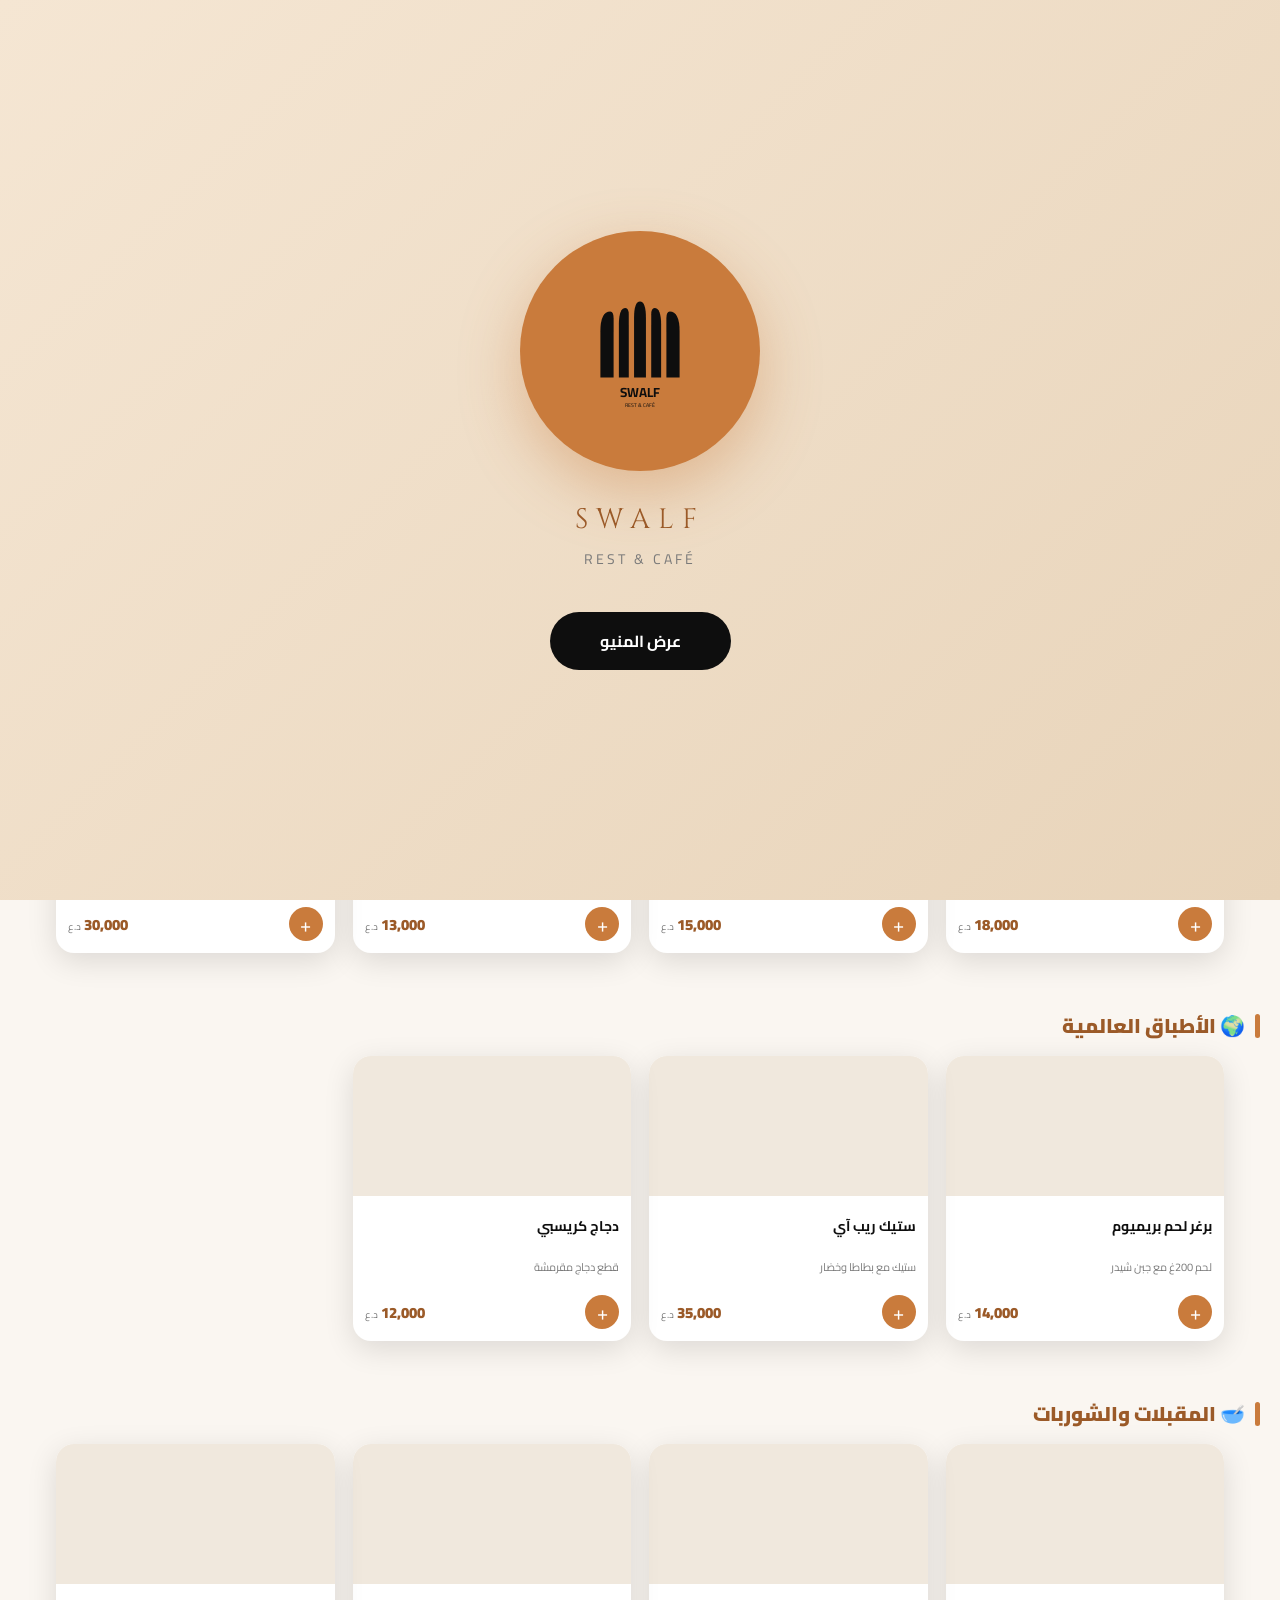
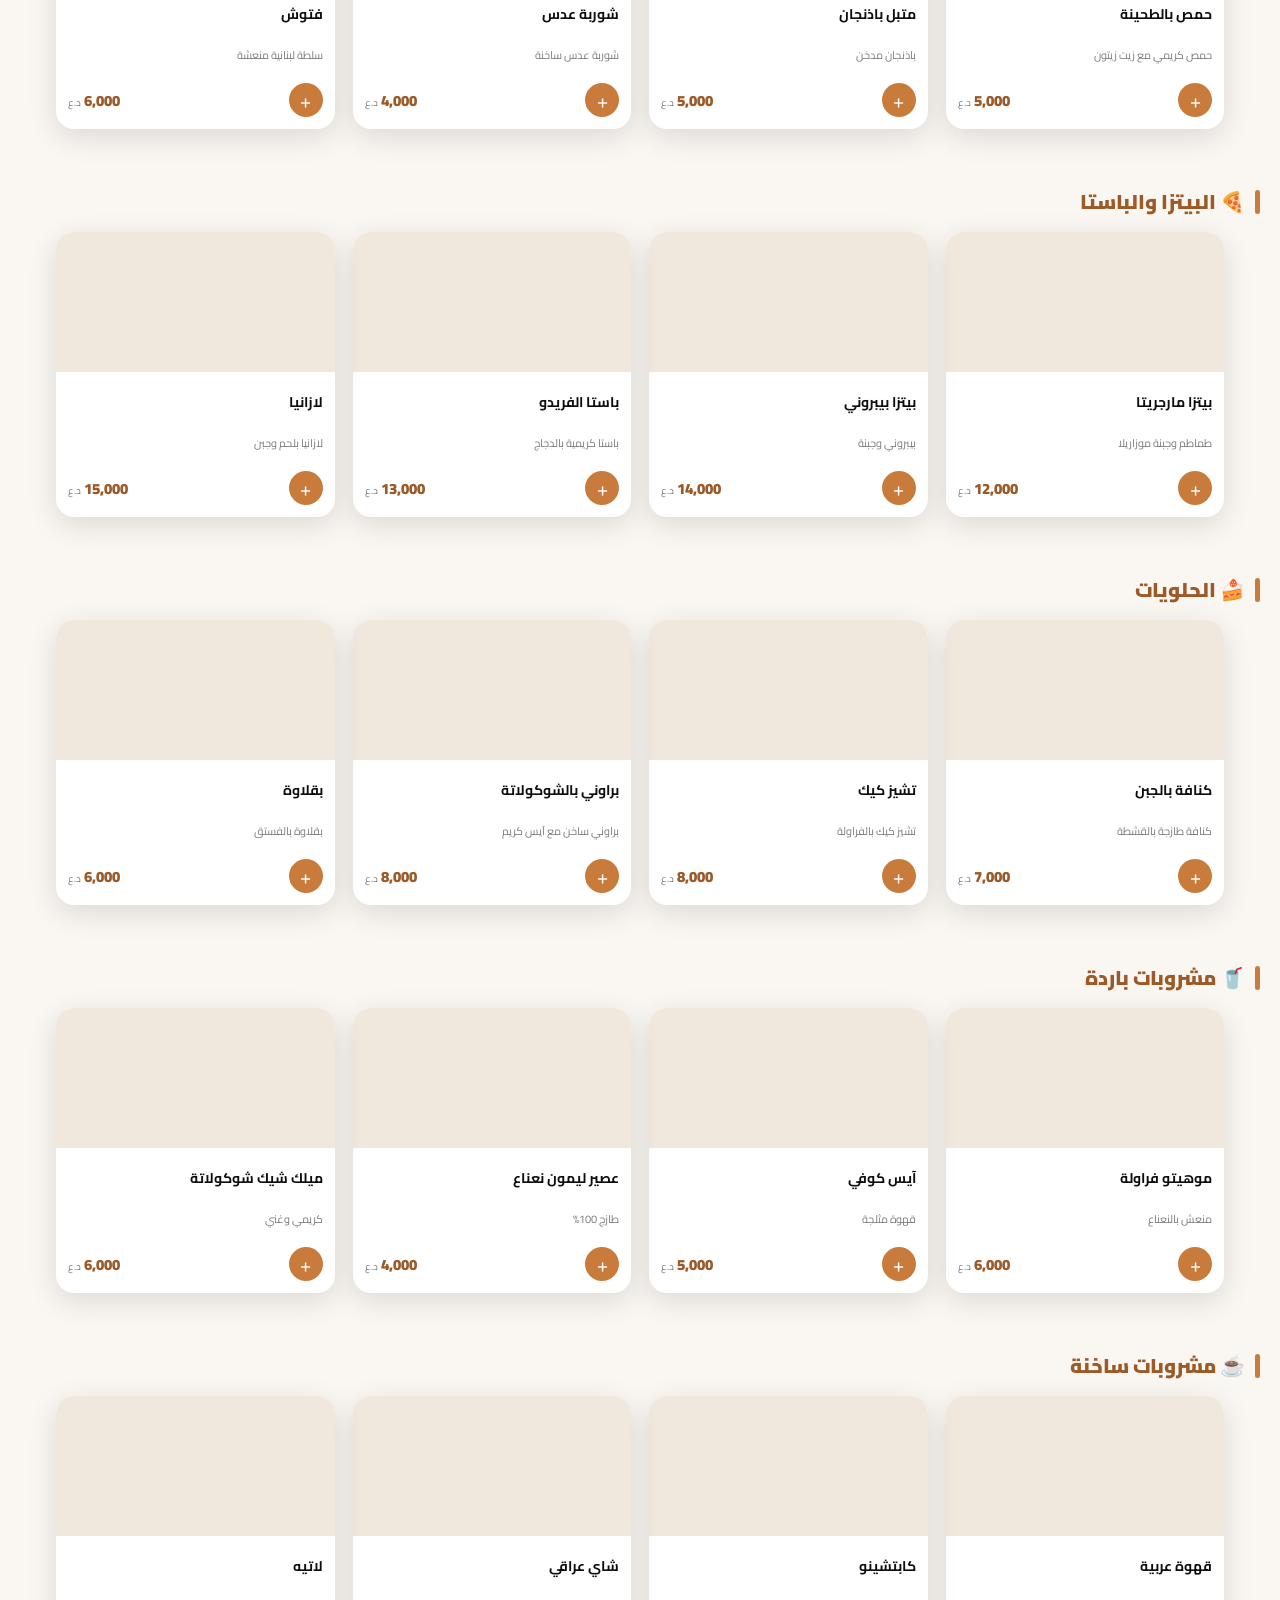
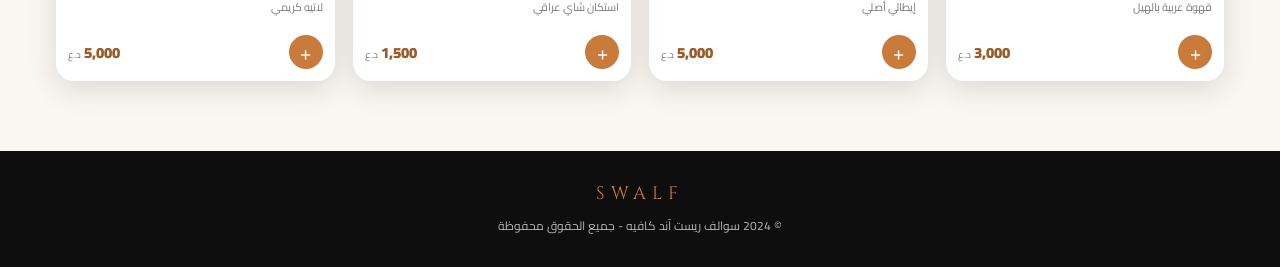
==== index.html @ 755ee469 "إضافة ملف المنيو الرئيسي index.html" ====
<!DOCTYPE html>
<html lang="ar" dir="rtl">
<head>
<meta charset="UTF-8">
<meta name="viewport" content="width=device-width, initial-scale=1.0">
<title>SWALF - Rest & Café | سوالف</title>
<link href="https://fonts.googleapis.com/css2?family=Cairo:wght@400;700;900&family=Cinzel:wght@600&display=swap" rel="stylesheet">
<style>
:root{
  --gold:#C97B3C;          /* لون اللوغو البرتقالي النحاسي */
  --gold-dark:#9B5A28;
  --black:#0E0E0E;
  --cream:#FAF6F1;
  --gray:#7A7A7A;
  --shadow:0 8px 30px rgba(0,0,0,.12);
}
*{margin:0;padding:0;box-sizing:border-box;font-family:'Cairo',sans-serif;-webkit-tap-highlight-color:transparent}
body{background:var(--cream);color:var(--black);min-height:100vh}

/* ========== شاشة البداية (Splash) ========== */
.splash{
  position:fixed;inset:0;background:linear-gradient(135deg,#f5e6d3 0%,#e8d4ba 100%);
  display:flex;flex-direction:column;align-items:center;justify-content:center;z-index:9999;
  transition:opacity .6s, visibility .6s;
}
.splash.hide{opacity:0;visibility:hidden}
.logo-circle{
  width:240px;height:240px;border-radius:50%;background:var(--gold);
  display:flex;align-items:center;justify-content:center;
  box-shadow:0 20px 60px rgba(201,123,60,.4);
  cursor:pointer;animation:pulse 2.5s infinite;
  user-select:none;
}
@keyframes pulse{
  0%,100%{transform:scale(1)}
  50%{transform:scale(1.04)}
}
.logo-circle svg{width:55%;height:55%}
.splash-title{margin-top:30px;font-family:'Cinzel',serif;font-size:28px;letter-spacing:8px;color:var(--gold-dark)}
.splash-sub{margin-top:8px;font-size:14px;color:var(--gray);letter-spacing:3px}
.enter-btn{
  margin-top:40px;padding:14px 50px;background:var(--black);color:#fff;border:none;border-radius:50px;
  font-size:16px;font-weight:700;cursor:pointer;font-family:'Cairo';
  transition:.3s;
}
.enter-btn:hover{background:var(--gold);transform:translateY(-2px)}

/* ========== الهيدر ========== */
.header{
  position:sticky;top:0;background:#fff;z-index:100;
  box-shadow:0 2px 15px rgba(0,0,0,.08);padding:12px 0;
}
.header-top{display:flex;align-items:center;justify-content:center;padding:0 20px 12px;border-bottom:1px solid #f0e8dd}
.mini-logo{width:50px;height:50px;border-radius:50%;background:var(--gold);display:flex;align-items:center;justify-content:center}
.mini-logo svg{width:60%;height:60%}
.brand{margin-right:12px}
.brand h1{font-family:'Cinzel',serif;font-size:18px;letter-spacing:4px;color:var(--gold-dark)}
.brand p{font-size:10px;color:var(--gray);letter-spacing:2px}

/* ========== شريط الأقسام ========== */
.nav-categories{
  display:flex;gap:10px;padding:14px 16px;overflow-x:auto;scrollbar-width:none;
}
.nav-categories::-webkit-scrollbar{display:none}
.cat-btn{
  flex:0 0 auto;display:flex;flex-direction:column;align-items:center;gap:6px;
  cursor:pointer;padding:4px;transition:.3s;
}
.cat-icon{
  width:58px;height:58px;border-radius:50%;background:var(--gold);
  display:flex;align-items:center;justify-content:center;font-size:26px;color:#fff;
  box-shadow:0 4px 12px rgba(201,123,60,.3);transition:.3s;
}
.cat-btn.active .cat-icon{background:var(--black);transform:scale(1.08)}
.cat-btn span{font-size:11px;font-weight:700;color:var(--black);white-space:nowrap}

/* ========== شبكة الأصناف ========== */
.section-title{
  padding:24px 20px 12px;font-size:20px;font-weight:900;color:var(--gold-dark);
  display:flex;align-items:center;gap:10px;
}
.section-title::before{content:'';width:5px;height:24px;background:var(--gold);border-radius:3px}

.menu-grid{
  display:grid;grid-template-columns:repeat(2,1fr);gap:14px;padding:0 16px 30px;
}
@media(min-width:768px){.menu-grid{grid-template-columns:repeat(3,1fr);gap:18px}}
@media(min-width:1024px){.menu-grid{grid-template-columns:repeat(4,1fr);max-width:1200px;margin:0 auto}}

.card{
  background:#fff;border-radius:18px;overflow:hidden;box-shadow:var(--shadow);
  transition:.3s;position:relative;
}
.card:hover{transform:translateY(-4px);box-shadow:0 12px 35px rgba(0,0,0,.15)}
.card.out{opacity:.5;filter:grayscale(.7)}
.card-img{width:100%;height:140px;object-fit:cover;background:#f0e8dd}
.card-body{padding:12px}
.card-name{font-size:14px;font-weight:700;color:var(--black);margin-bottom:4px;line-height:1.3;min-height:36px}
.card-desc{font-size:11px;color:var(--gray);margin-bottom:10px;min-height:28px}
.card-footer{display:flex;justify-content:space-between;align-items:center;margin-top:6px}
.price{font-size:15px;font-weight:900;color:var(--gold-dark)}
.price small{font-size:10px;color:var(--gray);font-weight:400}
.add-btn{
  width:34px;height:34px;border-radius:50%;background:var(--gold);color:#fff;
  border:none;font-size:20px;cursor:pointer;display:flex;align-items:center;justify-content:center;
  transition:.2s;
}
.add-btn:active{transform:scale(.85);background:var(--black)}
.out-badge{position:absolute;top:10px;left:10px;background:#d33;color:#fff;padding:4px 10px;border-radius:20px;font-size:10px;font-weight:700}

/* ========== الفوتر ========== */
.footer{background:var(--black);color:#fff;text-align:center;padding:30px 20px;margin-top:40px}
.footer p{font-size:12px;opacity:.7;margin-top:8px}

/* ========== لوحة الأدمن ========== */
.admin-overlay{
  position:fixed;inset:0;background:rgba(0,0,0,.85);z-index:10000;
  display:none;align-items:center;justify-content:center;padding:20px;
}
.admin-overlay.show{display:flex}
.pin-box{
  background:#fff;border-radius:20px;padding:30px;width:100%;max-width:340px;text-align:center;
}
.pin-box h3{color:var(--gold-dark);margin-bottom:20px}
.pin-box input{
  width:100%;padding:14px;border:2px solid #e0d4c0;border-radius:12px;font-size:18px;
  text-align:center;letter-spacing:8px;font-weight:700;margin-bottom:14px;
}
.pin-box input:focus{outline:none;border-color:var(--gold)}
.pin-box button{
  width:100%;padding:13px;background:var(--gold);color:#fff;border:none;border-radius:12px;
  font-size:15px;font-weight:700;cursor:pointer;
}
.pin-box .cancel{background:#eee;color:#666;margin-top:8px}

.admin-panel{
  position:fixed;inset:0;background:#fff;z-index:10001;overflow-y:auto;display:none;
}
.admin-panel.show{display:block}
.admin-header{
  background:var(--black);color:#fff;padding:16px 20px;display:flex;justify-content:space-between;align-items:center;
  position:sticky;top:0;z-index:5;
}
.admin-header h2{font-size:18px;color:var(--gold)}
.close-admin{background:#d33;color:#fff;border:none;padding:8px 16px;border-radius:8px;cursor:pointer;font-weight:700}
.admin-list{padding:20px;max-width:900px;margin:0 auto}
.admin-item{
  background:#faf6f1;border:1px solid #ebe0cf;border-radius:12px;padding:14px;margin-bottom:12px;
  display:grid;grid-template-columns:60px 1fr auto auto auto;gap:12px;align-items:center;
}
.admin-item img{width:60px;height:60px;border-radius:10px;object-fit:cover}
.admin-item .info{font-size:13px;font-weight:700}
.admin-item .info small{display:block;color:var(--gray);font-weight:400;font-size:11px}
.admin-item input[type=number]{width:90px;padding:8px;border:1px solid #ddd;border-radius:8px;text-align:center;font-weight:700}
.toggle{position:relative;width:50px;height:26px;background:#ccc;border-radius:13px;cursor:pointer;transition:.3s}
.toggle.on{background:#22c55e}
.toggle::after{content:'';position:absolute;top:3px;right:3px;width:20px;height:20px;background:#fff;border-radius:50%;transition:.3s}
.toggle.on::after{right:27px}
.save-all{
  position:fixed;bottom:20px;left:50%;transform:translateX(-50%);
  background:var(--gold);color:#fff;border:none;padding:14px 40px;border-radius:50px;
  font-size:15px;font-weight:700;cursor:pointer;box-shadow:0 8px 25px rgba(201,123,60,.5);
}
.toast{
  position:fixed;bottom:90px;left:50%;transform:translateX(-50%);
  background:#22c55e;color:#fff;padding:12px 24px;border-radius:30px;font-weight:700;
  opacity:0;transition:.3s;z-index:99999;
}
.toast.show{opacity:1;transform:translateX(-50%) translateY(-10px)}

@media(max-width:600px){
  .admin-item{grid-template-columns:50px 1fr;gap:8px}
  .admin-item img{width:50px;height:50px}
  .admin-item > *:nth-child(n+3){grid-column:span 2}
}
</style>
</head>
<body>

<!-- ========== شاشة البداية ========== -->
<div class="splash" id="splash">
  <div class="logo-circle" id="logoTrigger" title="اللوغو السري">
    <!-- لوغو SWALF SVG -->
    <svg viewBox="0 0 200 200" fill="#0E0E0E">
      <path d="M40 140 L40 70 Q40 40 55 40 Q60 40 60 50 L60 140 Z"/>
      <path d="M68 140 L68 60 Q68 35 78 35 Q83 35 83 45 L83 140 Z"/>
      <path d="M91 140 L91 50 Q91 25 100 25 Q109 25 109 50 L109 140 Z"/>
      <path d="M117 140 L117 45 Q117 35 122 35 Q132 35 132 60 L132 140 Z"/>
      <path d="M140 140 L140 50 Q140 40 145 40 Q160 40 160 70 L160 140 Z"/>
      <text x="100" y="170" text-anchor="middle" font-family="Cinzel" font-size="20" font-weight="bold" fill="#0E0E0E">SWALF</text>
      <text x="100" y="185" text-anchor="middle" font-family="Cinzel" font-size="8" fill="#0E0E0E">REST &amp; CAFÉ</text>
    </svg>
  </div>
  <div class="splash-title">SWALF</div>
  <div class="splash-sub">REST &amp; CAFÉ</div>
  <button class="enter-btn" onclick="enterMenu()">عرض المنيو</button>
</div>

<!-- ========== الهيدر ========== -->
<header class="header">
  <div class="header-top">
    <div class="mini-logo">
      <svg viewBox="0 0 200 200" fill="#0E0E0E">
        <path d="M40 140 L40 70 Q40 40 55 40 Q60 40 60 50 L60 140 Z"/>
        <path d="M68 140 L68 60 Q68 35 78 35 Q83 35 83 45 L83 140 Z"/>
        <path d="M91 140 L91 50 Q91 25 100 25 Q109 25 109 50 L109 140 Z"/>
        <path d="M117 140 L117 45 Q117 35 122 35 Q132 35 132 60 L132 140 Z"/>
        <path d="M140 140 L140 50 Q140 40 145 40 Q160 40 160 70 L160 140 Z"/>
      </svg>
    </div>
    <div class="brand">
      <h1>SWALF</h1>
      <p>REST &amp; CAFÉ</p>
    </div>
  </div>
  <nav class="nav-categories" id="navCats"></nav>
</header>

<!-- ========== محتوى المنيو ========== -->
<main id="menuContent"></main>

<footer class="footer">
  <div style="font-family:'Cinzel',serif;letter-spacing:6px;color:var(--gold);font-size:18px">SWALF</div>
  <p>© 2024 سوالف ريست آند كافيه - جميع الحقوق محفوظة</p>
</footer>

<!-- ========== مودال الـ PIN ========== -->
<div class="admin-overlay" id="pinModal">
  <div class="pin-box">
    <h3>🔐 دخول لوحة المدير</h3>
    <input type="password" id="pinInput" maxlength="6" placeholder="••••">
    <button onclick="checkPin()">دخول</button>
    <button class="cancel" onclick="closePinModal()">إلغاء</button>
  </div>
</div>

<!-- ========== لوحة الأدمن ========== -->
<div class="admin-panel" id="adminPanel">
  <div class="admin-header">
    <h2>⚙️ لوحة تحكم المدير</h2>
    <button class="close-admin" onclick="closeAdmin()">إغلاق ✕</button>
  </div>
  <div class="admin-list" id="adminList"></div>
  <button class="save-all" onclick="saveAll()">💾 حفظ كل التعديلات</button>
</div>

<div class="toast" id="toast">تم الحفظ ✓</div>

<script>
/* ========== قاعدة بيانات الأصناف ========== */
const DEFAULT_DATA = {
  categories:[
    {id:'iraqi', name:'الأطباق العراقية', icon:'🍛'},
    {id:'grills', name:'المشويات', icon:'🍢'},
    {id:'world', name:'الأطباق العالمية', icon:'🌍'},
    {id:'appet', name:'المقبلات والشوربات', icon:'🥣'},
    {id:'pizza', name:'البيتزا والباستا', icon:'🍕'},
    {id:'sweets', name:'الحلويات', icon:'🍰'},
    {id:'cold', name:'مشروبات باردة', icon:'🥤'},
    {id:'hot', name:'مشروبات ساخنة', icon:'☕'}
  ],
  items:[
    // الأطباق العراقية
    {id:1, cat:'iraqi', name:'دولمة عراقية', desc:'ورق عنب وخضار محشية', price:12000, img:'https://images.unsplash.com/photo-1625944525533-473f1b3d9684?w=400', on:true},
    {id:2, cat:'iraqi', name:'قوزي عراقي', desc:'لحم خروف مع تمن بهارات', price:25000, img:'https://images.unsplash.com/photo-1599487488170-d11ec9c172f0?w=400', on:true},
    {id:3, cat:'iraqi', name:'تشريب باگلة', desc:'تشريب تقليدي مع لحم', price:10000, img:'https://images.unsplash.com/photo-1547592180-85f173990554?w=400', on:true},
    {id:4, cat:'iraqi', name:'بامية بلحم', desc:'بامية مع تمن أبيض', price:11000, img:'https://images.unsplash.com/photo-1604908176997-125f25cc6f3d?w=400', on:true},

    // المشويات
    {id:5, cat:'grills', name:'تكة لحم', desc:'لحم غنم مشوي على الفحم', price:18000, img:'https://images.unsplash.com/photo-1529193591184-b1d58069ecdd?w=400', on:true},
    {id:6, cat:'grills', name:'كباب عراقي', desc:'كباب لحم مفروم بهارات خاصة', price:15000, img:'https://images.unsplash.com/photo-1626082927389-6cd097cdc6ec?w=400', on:true},
    {id:7, cat:'grills', name:'شيش طاووق', desc:'دجاج متبل ومشوي', price:13000, img:'https://images.unsplash.com/photo-1599487488170-d11ec9c172f0?w=400', on:true},
    {id:8, cat:'grills', name:'مشاوي مشكلة', desc:'تشكيلة مشاوي مع رز', price:30000, img:'https://images.unsplash.com/photo-1544025162-d76694265947?w=400', on:true},

    // الأطباق العالمية
    {id:9, cat:'world', name:'برغر لحم بريميوم', desc:'لحم 200غ مع جبن شيدر', price:14000, img:'https://images.unsplash.com/photo-1568901346375-23c9450c58cd?w=400', on:true},
    {id:10, cat:'world', name:'ستيك ريب آي', desc:'ستيك مع بطاطا وخضار', price:35000, img:'https://images.unsplash.com/photo-1546964124-0cce460f38ef?w=400', on:true},
    {id:11, cat:'world', name:'دجاج كريسبي', desc:'قطع دجاج مقرمشة', price:12000, img:'https://images.unsplash.com/photo-1626645738196-c2a7c87a8f9e?w=400', on:true},

    // المقبلات والشوربات
    {id:12, cat:'appet', name:'حمص بالطحينة', desc:'حمص كريمي مع زيت زيتون', price:5000, img:'https://images.unsplash.com/photo-1577805947697-89e18249d767?w=400', on:true},
    {id:13, cat:'appet', name:'متبل باذنجان', desc:'باذنجان مدخن', price:5000, img:'https://images.unsplash.com/photo-1593560708920-61dd98c46a4e?w=400', on:true},
    {id:14, cat:'appet', name:'شوربة عدس', desc:'شوربة عدس ساخنة', price:4000, img:'https://images.unsplash.com/photo-1547592166-23ac45744acd?w=400', on:true},
    {id:15, cat:'appet', name:'فتوش', desc:'سلطة لبنانية منعشة', price:6000, img:'https://images.unsplash.com/photo-1540420773420-3366772f4999?w=400', on:true},

    // البيتزا والباستا
    {id:16, cat:'pizza', name:'بيتزا مارجريتا', desc:'طماطم وجبنة موزاريلا', price:12000, img:'https://images.unsplash.com/photo-1574071318508-1cdbab80d002?w=400', on:true},
    {id:17, cat:'pizza', name:'بيتزا بيبروني', desc:'بيبروني وجبنة', price:14000, img:'https://images.unsplash.com/photo-1628840042765-356cda07504e?w=400', on:true},
    {id:18, cat:'pizza', name:'باستا الفريدو', desc:'باستا كريمية بالدجاج', price:13000, img:'https://images.unsplash.com/photo-1645112411341-6c4fd023714a?w=400', on:true},
    {id:19, cat:'pizza', name:'لازانيا', desc:'لازانيا بلحم وجبن', price:15000, img:'https://images.unsplash.com/photo-1619895092538-128f4d1a1b4d?w=400', on:true},

    // الحلويات
    {id:20, cat:'sweets', name:'كنافة بالجبن', desc:'كنافة طازجة بالقشطة', price:7000, img:'https://images.unsplash.com/photo-1623428187969-5da2dcea5ebf?w=400', on:true},
    {id:21, cat:'sweets', name:'تشيز كيك', desc:'تشيز كيك بالفراولة', price:8000, img:'https://images.unsplash.com/photo-1565958011703-44f9829ba187?w=400', on:true},
    {id:22, cat:'sweets', name:'براوني بالشوكولاتة', desc:'براوني ساخن مع آيس كريم', price:8000, img:'https://images.unsplash.com/photo-1606313564200-e75d5e30476c?w=400', on:true},
    {id:23, cat:'sweets', name:'بقلاوة', desc:'بقلاوة بالفستق', price:6000, img:'https://images.unsplash.com/photo-1598110750624-207050c4f28c?w=400', on:true},

    // مشروبات باردة
    {id:24, cat:'cold', name:'موهيتو فراولة', desc:'منعش بالنعناع', price:6000, img:'https://images.unsplash.com/photo-1551538827-9c037cb4f32a?w=400', on:true},
    {id:25, cat:'cold', name:'آيس كوفي', desc:'قهوة مثلجة', price:5000, img:'https://images.unsplash.com/photo-1517701604599-bb29b565090c?w=400', on:true},
    {id:26, cat:'cold', name:'عصير ليمون نعناع', desc:'طازج 100%', price:4000, img:'https://images.unsplash.com/photo-1556881286-fc6915169721?w=400', on:true},
    {id:27, cat:'cold', name:'ميلك شيك شوكولاتة', desc:'كريمي وغني', price:6000, img:'https://images.unsplash.com/photo-1572490122747-3968b75cc699?w=400', on:true},

    // مشروبات ساخنة
    {id:28, cat:'hot', name:'قهوة عربية', desc:'قهوة عربية بالهيل', price:3000, img:'https://images.unsplash.com/photo-1509042239860-f550ce710b93?w=400', on:true},
    {id:29, cat:'hot', name:'كابتشينو', desc:'إيطالي أصلي', price:5000, img:'https://images.unsplash.com/photo-1572442388796-11668a67e53d?w=400', on:true},
    {id:30, cat:'hot', name:'شاي عراقي', desc:'استكان شاي عراقي', price:1500, img:'https://images.unsplash.com/photo-1597481499750-3e6b22637e12?w=400', on:true},
    {id:31, cat:'hot', name:'لاتيه', desc:'لاتيه كريمي', price:5000, img:'https://images.unsplash.com/photo-1561882468-9110e03e0f78?w=400', on:true}
  ]
};

const ADMIN_PIN = '4444'; // يمكنك تغييره هنا

/* ========== التحميل والحفظ ========== */
let DATA = JSON.parse(localStorage.getItem('swalfMenu')) || DEFAULT_DATA;
function saveData(){localStorage.setItem('swalfMenu', JSON.stringify(DATA))}

/* ========== شاشة البداية + اللوغو السري ========== */
let clickCount=0, clickTimer;
document.getElementById('logoTrigger').addEventListener('click', ()=>{
  clickCount++;
  clearTimeout(clickTimer);
  clickTimer = setTimeout(()=>clickCount=0, 1500);
  if(clickCount>=5){
    clickCount=0;
    openPinModal();
  }
});

function enterMenu(){
  document.getElementById('splash').classList.add('hide');
  renderMenu();
}

/* ========== PIN ========== */
function openPinModal(){
  document.getElementById('pinModal').classList.add('show');
  document.getElementById('pinInput').value='';
  setTimeout(()=>document.getElementById('pinInput').focus(),100);
}
function closePinModal(){document.getElementById('pinModal').classList.remove('show')}
function checkPin(){
  if(document.getElementById('pinInput').value===ADMIN_PIN){
    closePinModal();
    openAdmin();
  } else {
    alert('❌ كلمة المرور خاطئة');
  }
}
document.getElementById('pinInput').addEventListener('keypress',e=>{if(e.key==='Enter')checkPin()});

/* ========== رسم المنيو ========== */
function renderMenu(){
  // الأقسام
  const nav = document.getElementById('navCats');
  nav.innerHTML = DATA.categories.map((c,i)=>
    `<div class="cat-btn ${i===0?'active':''}" data-cat="${c.id}" onclick="scrollToCat('${c.id}',this)">
      <div class="cat-icon">${c.icon}</div>
      <span>${c.name}</span>
    </div>`
  ).join('');

  // المحتوى
  const main = document.getElementById('menuContent');
  main.innerHTML = DATA.categories.map(c=>{
    const items = DATA.items.filter(i=>i.cat===c.id);
    if(!items.length) return '';
    return `
      <section id="sec-${c.id}">
        <h2 class="section-title">${c.icon} ${c.name}</h2>
        <div class="menu-grid">
          ${items.map(it=>`
            <div class="card ${!it.on?'out':''}">
              ${!it.on?'<div class="out-badge">نفذت الكمية</div>':''}
              <img class="card-img" src="${it.img}" alt="${it.name}" loading="lazy" onerror="this.src='https://via.placeholder.com/400x300/C97B3C/ffffff?text=SWALF'">
              <div class="card-body">
                <div class="card-name">${it.name}</div>
                <div class="card-desc">${it.desc||''}</div>
                <div class="card-footer">
                  <button class="add-btn" ${!it.on?'disabled':''}>+</button>
                  <div class="price">${it.price.toLocaleString()} <small>د.ع</small></div>
                </div>
              </div>
            </div>
          `).join('')}
        </div>
      </section>
    `;
  }).join('');
}

function scrollToCat(id, el){
  document.querySelectorAll('.cat-btn').forEach(b=>b.classList.remove('active'));
  el.classList.add('active');
  const target = document.getElementById('sec-'+id);
  if(target){
    const top = target.getBoundingClientRect().top + window.pageYOffset - 180;
    window.scrollTo({top, behavior:'smooth'});
  }
}

/* ========== لوحة الأدمن ========== */
function openAdmin(){
  document.getElementById('adminPanel').classList.add('show');
  const list = document.getElementById('adminList');
  list.innerHTML = DATA.items.map(it=>`
    <div class="admin-item">
      <img src="${it.img}" onerror="this.src='https://via.placeholder.com/60'">
      <div class="info">${it.name}<small>${DATA.categories.find(c=>c.id===it.cat)?.name||''}</small></div>
      <input type="number" value="${it.price}" data-id="${it.id}" data-field="price">
      <div class="toggle ${it.on?'on':''}" data-id="${it.id}" onclick="this.classList.toggle('on')"></div>
      <input type="text" placeholder="رابط صورة جديد" data-id="${it.id}" data-field="img" style="width:140px;padding:8px;border:1px solid #ddd;border-radius:8px;font-size:11px">
    </div>
  `).join('');
}
function closeAdmin(){document.getElementById('adminPanel').classList.remove('show')}

function saveAll(){
  document.querySelectorAll('.admin-item').forEach(row=>{
    const priceInput = row.querySelector('input[data-field="price"]');
    const imgInput = row.querySelector('input[data-field="img"]');
    const toggle = row.querySelector('.toggle');
    const id = parseInt(priceInput.dataset.id);
    const item = DATA.items.find(i=>i.id===id);
    if(item){
      item.price = parseInt(priceInput.value)||0;
      if(imgInput.value.trim()) item.img = imgInput.value.trim();
      item.on = toggle.classList.contains('on');
    }
  });
  saveData();
  renderMenu();
  showToast('✓ تم حفظ كل التعديلات');
}

function showToast(msg){
  const t = document.getElementById('toast');
  t.textContent = msg;
  t.classList.add('show');
  setTimeout(()=>t.classList.remove('show'), 2500);
}

// تشغيل المنيو عند تحميل الصفحة
window.addEventListener('load', renderMenu);
</script>
</body>
</html>
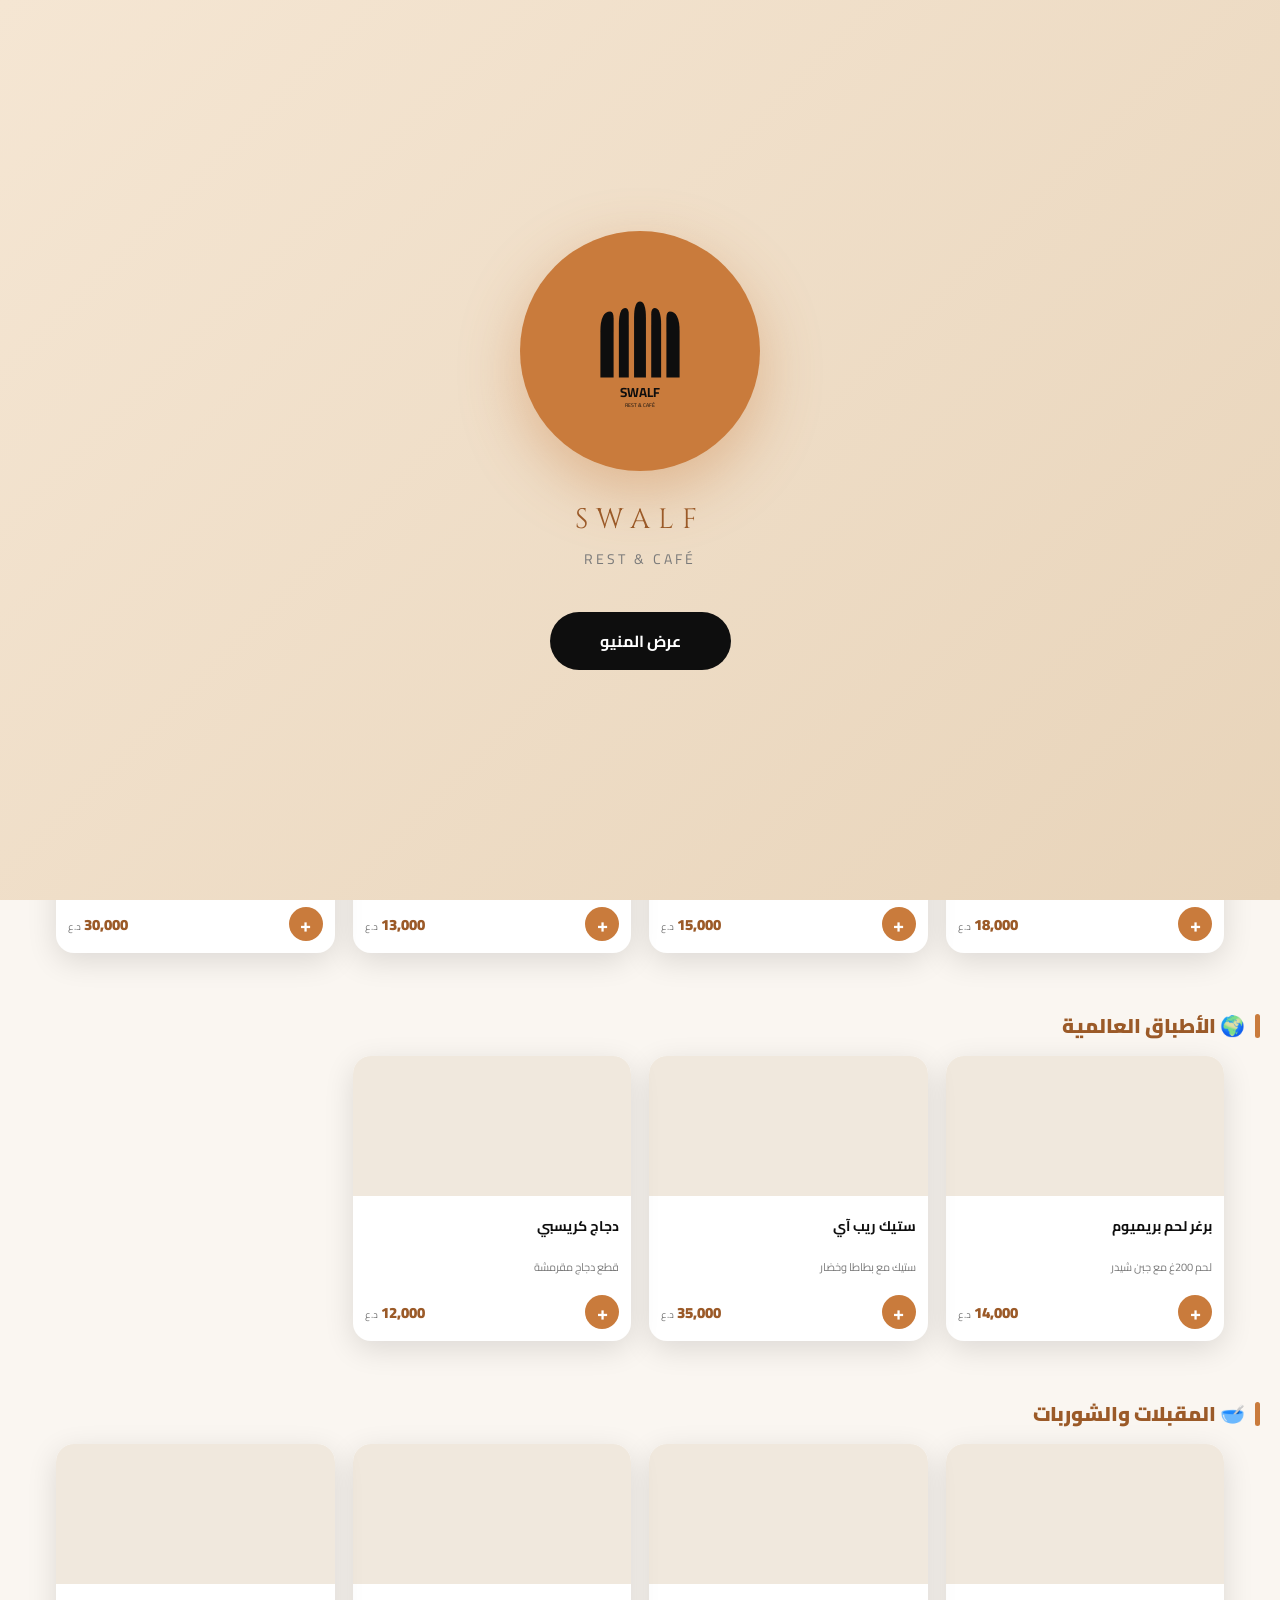
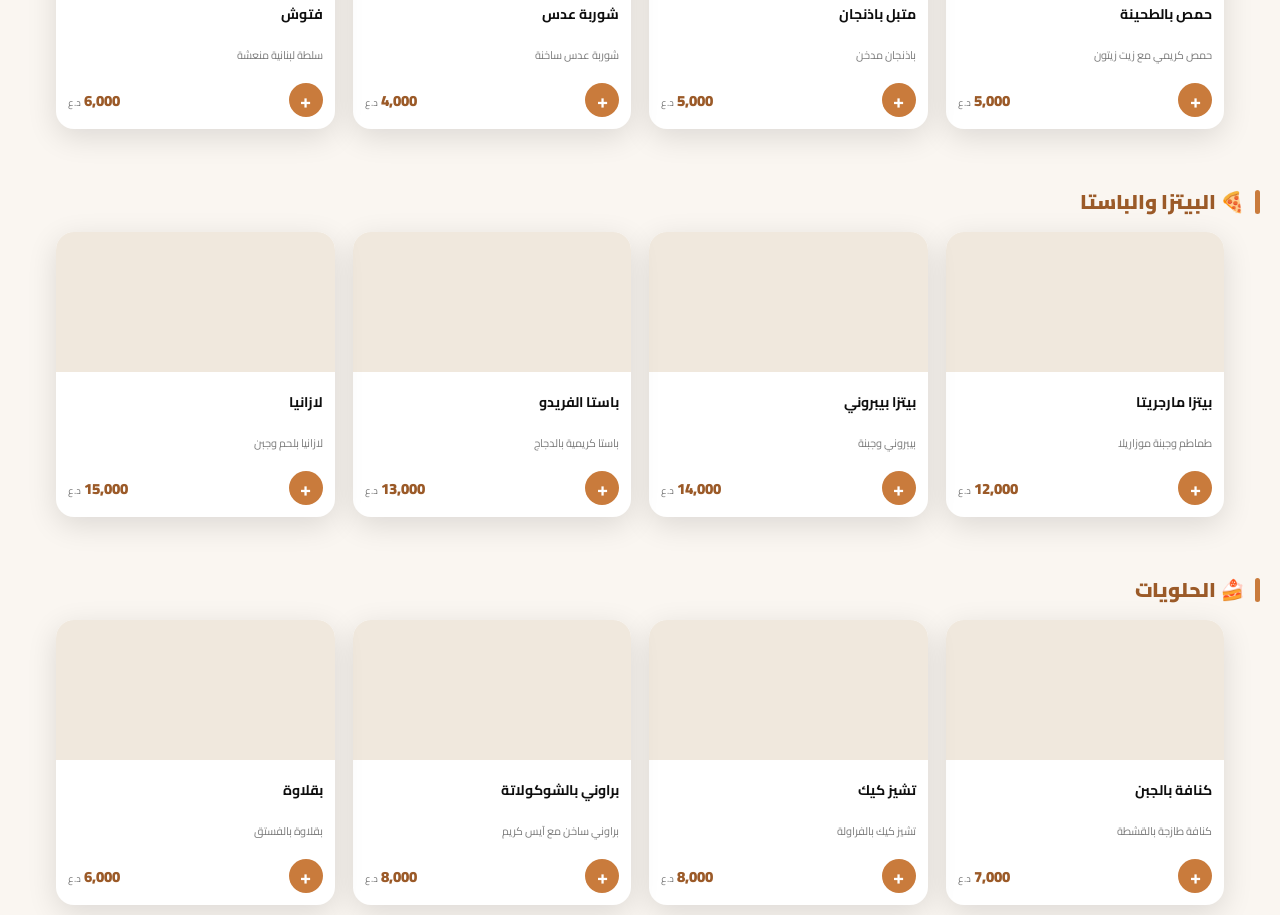
==== commit 1a5c87ed: "✅ تم بناء المنيو الإلكتروني الكامل - منيو سوالف جاهز 100%" ====
--- a/index.html
+++ b/index.html
@@ -7,7 +7,7 @@
 <link href="https://fonts.googleapis.com/css2?family=Cairo:wght@400;700;900&family=Cinzel:wght@600&display=swap" rel="stylesheet">
 <style>
 :root{
-  --gold:#C97B3C;          /* لون اللوغو البرتقالي النحاسي */
+  --gold:#C97B3C;
   --gold-dark:#9B5A28;
   --black:#0E0E0E;
   --cream:#FAF6F1;
@@ -17,7 +17,6 @@
 *{margin:0;padding:0;box-sizing:border-box;font-family:'Cairo',sans-serif;-webkit-tap-highlight-color:transparent}
 body{background:var(--cream);color:var(--black);min-height:100vh}
 
-/* ========== شاشة البداية (Splash) ========== */
 .splash{
   position:fixed;inset:0;background:linear-gradient(135deg,#f5e6d3 0%,#e8d4ba 100%);
   display:flex;flex-direction:column;align-items:center;justify-content:center;z-index:9999;
@@ -40,24 +39,26 @@
 .splash-sub{margin-top:8px;font-size:14px;color:var(--gray);letter-spacing:3px}
 .enter-btn{
   margin-top:40px;padding:14px 50px;background:var(--black);color:#fff;border:none;border-radius:50px;
-  font-size:16px;font-weight:700;cursor:pointer;font-family:'Cairo';
-  transition:.3s;
+  font-size:16px;font-weight:700;cursor:pointer;font-family:'Cairo';transition:.3s;
 }
 .enter-btn:hover{background:var(--gold);transform:translateY(-2px)}
 
-/* ========== الهيدر ========== */
 .header{
   position:sticky;top:0;background:#fff;z-index:100;
   box-shadow:0 2px 15px rgba(0,0,0,.08);padding:12px 0;
 }
-.header-top{display:flex;align-items:center;justify-content:center;padding:0 20px 12px;border-bottom:1px solid #f0e8dd}
-.mini-logo{width:50px;height:50px;border-radius:50%;background:var(--gold);display:flex;align-items:center;justify-content:center}
+.header-top{display:flex;align-items:center;justify-content:space-between;padding:0 20px 12px;border-bottom:1px solid #f0e8dd}
+.header-left{display:flex;align-items:center;gap:12px;flex:1}
+.mini-logo{width:50px;height:50px;border-radius:50%;background:var(--gold);display:flex;align-items:center;justify-content:center;flex-shrink:0}
 .mini-logo svg{width:60%;height:60%}
-.brand{margin-right:12px}
-.brand h1{font-family:'Cinzel',serif;font-size:18px;letter-spacing:4px;color:var(--gold-dark)}
+.brand{display:flex;flex-direction:column;gap:2px}
+.brand h1{font-family:'Cinzel',serif;font-size:18px;letter-spacing:4px;color:var(--gold-dark);line-height:1}
 .brand p{font-size:10px;color:var(--gray);letter-spacing:2px}
-
-/* ========== شريط الأقسام ========== */
+.header-icons{display:flex;gap:12px;align-items:center;position:relative}
+.icon-btn{width:40px;height:40px;border-radius:50%;border:none;background:#f5e6d3;cursor:pointer;font-size:20px;transition:.3s;position:relative}
+.icon-btn:hover{background:var(--gold);color:#fff}
+.cart-badge{position:absolute;top:-8px;right:-8px;background:#d33;color:#fff;border-radius:50%;width:24px;height:24px;display:flex;align-items:center;justify-content:center;font-size:11px;font-weight:700}
+
 .nav-categories{
   display:flex;gap:10px;padding:14px 16px;overflow-x:auto;scrollbar-width:none;
 }
@@ -74,7 +75,6 @@
 .cat-btn.active .cat-icon{background:var(--black);transform:scale(1.08)}
 .cat-btn span{font-size:11px;font-weight:700;color:var(--black);white-space:nowrap}
 
-/* ========== شبكة الأصناف ========== */
 .section-title{
   padding:24px 20px 12px;font-size:20px;font-weight:900;color:var(--gold-dark);
   display:flex;align-items:center;gap:10px;
@@ -89,7 +89,7 @@
 
 .card{
   background:#fff;border-radius:18px;overflow:hidden;box-shadow:var(--shadow);
-  transition:.3s;position:relative;
+  transition:.3s;position:relative;cursor:pointer;
 }
 .card:hover{transform:translateY(-4px);box-shadow:0 12px 35px rgba(0,0,0,.15)}
 .card.out{opacity:.5;filter:grayscale(.7)}
@@ -103,16 +103,53 @@
 .add-btn{
   width:34px;height:34px;border-radius:50%;background:var(--gold);color:#fff;
   border:none;font-size:20px;cursor:pointer;display:flex;align-items:center;justify-content:center;
-  transition:.2s;
+  transition:.2s;font-weight:700;
 }
 .add-btn:active{transform:scale(.85);background:var(--black)}
+.add-btn:disabled{background:#ccc;cursor:not-allowed}
 .out-badge{position:absolute;top:10px;left:10px;background:#d33;color:#fff;padding:4px 10px;border-radius:20px;font-size:10px;font-weight:700}
 
-/* ========== الفوتر ========== */
 .footer{background:var(--black);color:#fff;text-align:center;padding:30px 20px;margin-top:40px}
 .footer p{font-size:12px;opacity:.7;margin-top:8px}
 
-/* ========== لوحة الأدمن ========== */
+.cart-modal{
+  position:fixed;inset:0;background:rgba(0,0,0,.7);z-index:9998;
+  display:none;align-items:flex-end;justify-content:center;
+}
+.cart-modal.show{display:flex}
+.cart-panel{
+  background:#fff;border-radius:24px 24px 0 0;width:100%;max-width:500px;
+  max-height:80vh;overflow-y:auto;padding:20px;animation:slideUp .3s;
+}
+@keyframes slideUp{from{transform:translateY(100%)} to{transform:translateY(0)}}
+.cart-header{
+  font-size:20px;font-weight:900;color:var(--gold-dark);margin-bottom:20px;
+  display:flex;justify-content:space-between;align-items:center;
+}
+.cart-close{background:none;border:none;font-size:24px;cursor:pointer;color:var(--gray);transition:.2s}
+.cart-close:hover{color:var(--black)}
+.cart-item{
+  display:flex;gap:12px;padding:12px;background:#f5e6d3;border-radius:12px;margin-bottom:12px;align-items:center;
+}
+.cart-item img{width:50px;height:50px;border-radius:8px;object-fit:cover}
+.cart-item-info{flex:1}
+.cart-item-name{font-weight:700;font-size:13px;color:var(--black)}
+.cart-item-price{font-size:12px;color:var(--gray);margin-top:4px}
+.cart-item-controls{display:flex;gap:8px;align-items:center}
+.qty-btn{width:24px;height:24px;border-radius:4px;border:1px solid #ddd;background:#fff;cursor:pointer;font-weight:700;font-size:12px;transition:.2s}
+.qty-btn:hover{background:var(--gold);color:#fff;border-color:var(--gold)}
+.cart-item-qty{min-width:20px;text-align:center;font-weight:700;font-size:12px}
+.cart-item-remove{background:#d33;color:#fff;border:none;border-radius:4px;padding:2px 6px;font-size:10px;cursor:pointer;font-weight:700;transition:.2s}
+.cart-item-remove:hover{background:#b22}
+.cart-empty{text-align:center;padding:40px 20px;color:var(--gray);font-size:16px}
+.cart-total{background:var(--gold);color:#fff;padding:16px;border-radius:12px;margin:20px 0;text-align:center;font-weight:700;font-size:16px}
+.checkout-btn{
+  width:100%;padding:14px;background:var(--black);color:#fff;border:none;border-radius:12px;
+  font-size:15px;font-weight:700;cursor:pointer;margin-top:12px;transition:.3s;
+}
+.checkout-btn:hover{background:var(--gold);transform:translateY(-2px)}
+.checkout-btn:disabled{background:#ccc;cursor:not-allowed;transform:none}
+
 .admin-overlay{
   position:fixed;inset:0;background:rgba(0,0,0,.85);z-index:10000;
   display:none;align-items:center;justify-content:center;padding:20px;
@@ -129,9 +166,11 @@
 .pin-box input:focus{outline:none;border-color:var(--gold)}
 .pin-box button{
   width:100%;padding:13px;background:var(--gold);color:#fff;border:none;border-radius:12px;
-  font-size:15px;font-weight:700;cursor:pointer;
-}
+  font-size:15px;font-weight:700;cursor:pointer;transition:.2s;
+}
+.pin-box button:hover{background:var(--gold-dark)}
 .pin-box .cancel{background:#eee;color:#666;margin-top:8px}
+.pin-box .cancel:hover{background:#ddd}
 
 .admin-panel{
   position:fixed;inset:0;background:#fff;z-index:10001;overflow-y:auto;display:none;
@@ -142,8 +181,9 @@
   position:sticky;top:0;z-index:5;
 }
 .admin-header h2{font-size:18px;color:var(--gold)}
-.close-admin{background:#d33;color:#fff;border:none;padding:8px 16px;border-radius:8px;cursor:pointer;font-weight:700}
-.admin-list{padding:20px;max-width:900px;margin:0 auto}
+.close-admin{background:#d33;color:#fff;border:none;padding:8px 16px;border-radius:8px;cursor:pointer;font-weight:700;transition:.2s}
+.close-admin:hover{background:#b22}
+.admin-list{padding:20px;max-width:900px;margin:0 auto;margin-bottom:80px}
 .admin-item{
   background:#faf6f1;border:1px solid #ebe0cf;border-radius:12px;padding:14px;margin-bottom:12px;
   display:grid;grid-template-columns:60px 1fr auto auto auto;gap:12px;align-items:center;
@@ -160,7 +200,9 @@
   position:fixed;bottom:20px;left:50%;transform:translateX(-50%);
   background:var(--gold);color:#fff;border:none;padding:14px 40px;border-radius:50px;
   font-size:15px;font-weight:700;cursor:pointer;box-shadow:0 8px 25px rgba(201,123,60,.5);
-}
+  z-index:10002;transition:.2s;
+}
+.save-all:hover{background:var(--gold-dark);transform:translateX(-50%) translateY(-2px)}
 .toast{
   position:fixed;bottom:90px;left:50%;transform:translateX(-50%);
   background:#22c55e;color:#fff;padding:12px 24px;border-radius:30px;font-weight:700;
@@ -172,15 +214,15 @@
   .admin-item{grid-template-columns:50px 1fr;gap:8px}
   .admin-item img{width:50px;height:50px}
   .admin-item > *:nth-child(n+3){grid-column:span 2}
+  .header-top{padding:0 16px 12px}
+  .brand h1{font-size:16px}
 }
 </style>
 </head>
 <body>
 
-<!-- ========== شاشة البداية ========== -->
 <div class="splash" id="splash">
   <div class="logo-circle" id="logoTrigger" title="اللوغو السري">
-    <!-- لوغو SWALF SVG -->
     <svg viewBox="0 0 200 200" fill="#0E0E0E">
       <path d="M40 140 L40 70 Q40 40 55 40 Q60 40 60 50 L60 140 Z"/>
       <path d="M68 140 L68 60 Q68 35 78 35 Q83 35 83 45 L83 140 Z"/>
@@ -196,27 +238,33 @@
   <button class="enter-btn" onclick="enterMenu()">عرض المنيو</button>
 </div>
 
-<!-- ========== الهيدر ========== -->
 <header class="header">
   <div class="header-top">
-    <div class="mini-logo">
-      <svg viewBox="0 0 200 200" fill="#0E0E0E">
-        <path d="M40 140 L40 70 Q40 40 55 40 Q60 40 60 50 L60 140 Z"/>
-        <path d="M68 140 L68 60 Q68 35 78 35 Q83 35 83 45 L83 140 Z"/>
-        <path d="M91 140 L91 50 Q91 25 100 25 Q109 25 109 50 L109 140 Z"/>
-        <path d="M117 140 L117 45 Q117 35 122 35 Q132 35 132 60 L132 140 Z"/>
-        <path d="M140 140 L140 50 Q140 40 145 40 Q160 40 160 70 L160 140 Z"/>
-      </svg>
+    <div class="header-left">
+      <div class="mini-logo">
+        <svg viewBox="0 0 200 200" fill="#0E0E0E">
+          <path d="M40 140 L40 70 Q40 40 55 40 Q60 40 60 50 L60 140 Z"/>
+          <path d="M68 140 L68 60 Q68 35 78 35 Q83 35 83 45 L83 140 Z"/>
+          <path d="M91 140 L91 50 Q91 25 100 25 Q109 25 109 50 L109 140 Z"/>
+          <path d="M117 140 L117 45 Q117 35 122 35 Q132 35 132 60 L132 140 Z"/>
+          <path d="M140 140 L140 50 Q140 40 145 40 Q160 40 160 70 L160 140 Z"/>
+        </svg>
+      </div>
+      <div class="brand">
+        <h1>SWALF</h1>
+        <p>REST &amp; CAFÉ</p>
+      </div>
     </div>
-    <div class="brand">
-      <h1>SWALF</h1>
-      <p>REST &amp; CAFÉ</p>
+    <div class="header-icons">
+      <button class="icon-btn" onclick="openCart()" title="السلة">
+        🛒
+        <span class="cart-badge" id="cartBadge" style="display:none">0</span>
+      </button>
     </div>
   </div>
   <nav class="nav-categories" id="navCats"></nav>
 </header>
 
-<!-- ========== محتوى المنيو ========== -->
 <main id="menuContent"></main>
 
 <footer class="footer">
@@ -224,7 +272,16 @@
   <p>© 2024 سوالف ريست آند كافيه - جميع الحقوق محفوظة</p>
 </footer>
 
-<!-- ========== مودال الـ PIN ========== -->
+<div class="cart-modal" id="cartModal">
+  <div class="cart-panel">
+    <div class="cart-header">
+      🛒 السلة
+      <button class="cart-close" onclick="closeCart()">✕</button>
+    </div>
+    <div id="cartContent"></div>
+  </div>
+</div>
+
 <div class="admin-overlay" id="pinModal">
   <div class="pin-box">
     <h3>🔐 دخول لوحة المدير</h3>
@@ -234,7 +291,6 @@
   </div>
 </div>
 
-<!-- ========== لوحة الأدمن ========== -->
 <div class="admin-panel" id="adminPanel">
   <div class="admin-header">
     <h2>⚙️ لوحة تحكم المدير</h2>
@@ -247,7 +303,6 @@
 <div class="toast" id="toast">تم الحفظ ✓</div>
 
 <script>
-/* ========== قاعدة بيانات الأصناف ========== */
 const DEFAULT_DATA = {
   categories:[
     {id:'iraqi', name:'الأطباق العراقية', icon:'🍛'},
@@ -260,48 +315,33 @@
     {id:'hot', name:'مشروبات ساخنة', icon:'☕'}
   ],
   items:[
-    // الأطباق العراقية
     {id:1, cat:'iraqi', name:'دولمة عراقية', desc:'ورق عنب وخضار محشية', price:12000, img:'https://images.unsplash.com/photo-1625944525533-473f1b3d9684?w=400', on:true},
     {id:2, cat:'iraqi', name:'قوزي عراقي', desc:'لحم خروف مع تمن بهارات', price:25000, img:'https://images.unsplash.com/photo-1599487488170-d11ec9c172f0?w=400', on:true},
     {id:3, cat:'iraqi', name:'تشريب باگلة', desc:'تشريب تقليدي مع لحم', price:10000, img:'https://images.unsplash.com/photo-1547592180-85f173990554?w=400', on:true},
     {id:4, cat:'iraqi', name:'بامية بلحم', desc:'بامية مع تمن أبيض', price:11000, img:'https://images.unsplash.com/photo-1604908176997-125f25cc6f3d?w=400', on:true},
-
-    // المشويات
     {id:5, cat:'grills', name:'تكة لحم', desc:'لحم غنم مشوي على الفحم', price:18000, img:'https://images.unsplash.com/photo-1529193591184-b1d58069ecdd?w=400', on:true},
     {id:6, cat:'grills', name:'كباب عراقي', desc:'كباب لحم مفروم بهارات خاصة', price:15000, img:'https://images.unsplash.com/photo-1626082927389-6cd097cdc6ec?w=400', on:true},
     {id:7, cat:'grills', name:'شيش طاووق', desc:'دجاج متبل ومشوي', price:13000, img:'https://images.unsplash.com/photo-1599487488170-d11ec9c172f0?w=400', on:true},
     {id:8, cat:'grills', name:'مشاوي مشكلة', desc:'تشكيلة مشاوي مع رز', price:30000, img:'https://images.unsplash.com/photo-1544025162-d76694265947?w=400', on:true},
-
-    // الأطباق العالمية
     {id:9, cat:'world', name:'برغر لحم بريميوم', desc:'لحم 200غ مع جبن شيدر', price:14000, img:'https://images.unsplash.com/photo-1568901346375-23c9450c58cd?w=400', on:true},
     {id:10, cat:'world', name:'ستيك ريب آي', desc:'ستيك مع بطاطا وخضار', price:35000, img:'https://images.unsplash.com/photo-1546964124-0cce460f38ef?w=400', on:true},
     {id:11, cat:'world', name:'دجاج كريسبي', desc:'قطع دجاج مقرمشة', price:12000, img:'https://images.unsplash.com/photo-1626645738196-c2a7c87a8f9e?w=400', on:true},
-
-    // المقبلات والشوربات
     {id:12, cat:'appet', name:'حمص بالطحينة', desc:'حمص كريمي مع زيت زيتون', price:5000, img:'https://images.unsplash.com/photo-1577805947697-89e18249d767?w=400', on:true},
     {id:13, cat:'appet', name:'متبل باذنجان', desc:'باذنجان مدخن', price:5000, img:'https://images.unsplash.com/photo-1593560708920-61dd98c46a4e?w=400', on:true},
     {id:14, cat:'appet', name:'شوربة عدس', desc:'شوربة عدس ساخنة', price:4000, img:'https://images.unsplash.com/photo-1547592166-23ac45744acd?w=400', on:true},
     {id:15, cat:'appet', name:'فتوش', desc:'سلطة لبنانية منعشة', price:6000, img:'https://images.unsplash.com/photo-1540420773420-3366772f4999?w=400', on:true},
-
-    // البيتزا والباستا
     {id:16, cat:'pizza', name:'بيتزا مارجريتا', desc:'طماطم وجبنة موزاريلا', price:12000, img:'https://images.unsplash.com/photo-1574071318508-1cdbab80d002?w=400', on:true},
     {id:17, cat:'pizza', name:'بيتزا بيبروني', desc:'بيبروني وجبنة', price:14000, img:'https://images.unsplash.com/photo-1628840042765-356cda07504e?w=400', on:true},
     {id:18, cat:'pizza', name:'باستا الفريدو', desc:'باستا كريمية بالدجاج', price:13000, img:'https://images.unsplash.com/photo-1645112411341-6c4fd023714a?w=400', on:true},
     {id:19, cat:'pizza', name:'لازانيا', desc:'لازانيا بلحم وجبن', price:15000, img:'https://images.unsplash.com/photo-1619895092538-128f4d1a1b4d?w=400', on:true},
-
-    // الحلويات
     {id:20, cat:'sweets', name:'كنافة بالجبن', desc:'كنافة طازجة بالقشطة', price:7000, img:'https://images.unsplash.com/photo-1623428187969-5da2dcea5ebf?w=400', on:true},
     {id:21, cat:'sweets', name:'تشيز كيك', desc:'تشيز كيك بالفراولة', price:8000, img:'https://images.unsplash.com/photo-1565958011703-44f9829ba187?w=400', on:true},
     {id:22, cat:'sweets', name:'براوني بالشوكولاتة', desc:'براوني ساخن مع آيس كريم', price:8000, img:'https://images.unsplash.com/photo-1606313564200-e75d5e30476c?w=400', on:true},
     {id:23, cat:'sweets', name:'بقلاوة', desc:'بقلاوة بالفستق', price:6000, img:'https://images.unsplash.com/photo-1598110750624-207050c4f28c?w=400', on:true},
-
-    // مشروبات باردة
     {id:24, cat:'cold', name:'موهيتو فراولة', desc:'منعش بالنعناع', price:6000, img:'https://images.unsplash.com/photo-1551538827-9c037cb4f32a?w=400', on:true},
     {id:25, cat:'cold', name:'آيس كوفي', desc:'قهوة مثلجة', price:5000, img:'https://images.unsplash.com/photo-1517701604599-bb29b565090c?w=400', on:true},
     {id:26, cat:'cold', name:'عصير ليمون نعناع', desc:'طازج 100%', price:4000, img:'https://images.unsplash.com/photo-1556881286-fc6915169721?w=400', on:true},
     {id:27, cat:'cold', name:'ميلك شيك شوكولاتة', desc:'كريمي وغني', price:6000, img:'https://images.unsplash.com/photo-1572490122747-3968b75cc699?w=400', on:true},
-
-    // مشروبات ساخنة
     {id:28, cat:'hot', name:'قهوة عربية', desc:'قهوة عربية بالهيل', price:3000, img:'https://images.unsplash.com/photo-1509042239860-f550ce710b93?w=400', on:true},
     {id:29, cat:'hot', name:'كابتشينو', desc:'إيطالي أصلي', price:5000, img:'https://images.unsplash.com/photo-1572442388796-11668a67e53d?w=400', on:true},
     {id:30, cat:'hot', name:'شاي عراقي', desc:'استكان شاي عراقي', price:1500, img:'https://images.unsplash.com/photo-1597481499750-3e6b22637e12?w=400', on:true},
@@ -309,13 +349,25 @@
   ]
 };
 
-const ADMIN_PIN = '4444'; // يمكنك تغييره هنا
-
-/* ========== التحميل والحفظ ========== */
+const ADMIN_PIN = '4444';
+const WHATSAPP_NUMBER = '9647814567890';
+
 let DATA = JSON.parse(localStorage.getItem('swalfMenu')) || DEFAULT_DATA;
+let CART = JSON.parse(localStorage.getItem('swalfCart')) || [];
+
 function saveData(){localStorage.setItem('swalfMenu', JSON.stringify(DATA))}
-
-/* ========== شاشة البداية + اللوغو السري ========== */
+function saveCart(){localStorage.setItem('swalfCart', JSON.stringify(CART))}
+
+function updateCartBadge(){
+  const badge = document.getElementById('cartBadge');
+  if(CART.length > 0){
+    badge.textContent = CART.length;
+    badge.style.display = 'flex';
+  } else {
+    badge.style.display = 'none';
+  }
+}
+
 let clickCount=0, clickTimer;
 document.getElementById('logoTrigger').addEventListener('click', ()=>{
   clickCount++;
@@ -330,9 +382,9 @@
 function enterMenu(){
   document.getElementById('splash').classList.add('hide');
   renderMenu();
-}
-
-/* ========== PIN ========== */
+  updateCartBadge();
+}
+
 function openPinModal(){
   document.getElementById('pinModal').classList.add('show');
   document.getElementById('pinInput').value='';
@@ -349,9 +401,7 @@
 }
 document.getElementById('pinInput').addEventListener('keypress',e=>{if(e.key==='Enter')checkPin()});
 
-/* ========== رسم المنيو ========== */
 function renderMenu(){
-  // الأقسام
   const nav = document.getElementById('navCats');
   nav.innerHTML = DATA.categories.map((c,i)=>
     `<div class="cat-btn ${i===0?'active':''}" data-cat="${c.id}" onclick="scrollToCat('${c.id}',this)">
@@ -360,7 +410,6 @@
     </div>`
   ).join('');
 
-  // المحتوى
   const main = document.getElementById('menuContent');
   main.innerHTML = DATA.categories.map(c=>{
     const items = DATA.items.filter(i=>i.cat===c.id);
@@ -377,7 +426,7 @@
                 <div class="card-name">${it.name}</div>
                 <div class="card-desc">${it.desc||''}</div>
                 <div class="card-footer">
-                  <button class="add-btn" ${!it.on?'disabled':''}>+</button>
+                  <button class="add-btn" onclick="addToCart(${it.id})" ${!it.on?'disabled':''}>+</button>
                   <div class="price">${it.price.toLocaleString()} <small>د.ع</small></div>
                 </div>
               </div>
@@ -399,7 +448,91 @@
   }
 }
 
-/* ========== لوحة الأدمن ========== */
+function addToCart(itemId){
+  const item = DATA.items.find(i=>i.id===itemId);
+  if(!item || !item.on) return;
+  
+  const cartItem = CART.find(c=>c.id===itemId);
+  if(cartItem){
+    cartItem.qty++;
+  } else {
+    CART.push({...item, qty:1});
+  }
+  saveCart();
+  updateCartBadge();
+  showToast('✓ تمت الإضافة للسلة');
+}
+
+function removeFromCart(itemId){
+  CART = CART.filter(c=>c.id!==itemId);
+  saveCart();
+  updateCartBadge();
+  renderCart();
+}
+
+function updateQty(itemId, change){
+  const item = CART.find(c=>c.id===itemId);
+  if(item){
+    item.qty += change;
+    if(item.qty <= 0) removeFromCart(itemId);
+    else {
+      saveCart();
+      renderCart();
+    }
+  }
+}
+
+function renderCart(){
+  const content = document.getElementById('cartContent');
+  if(CART.length === 0){
+    content.innerHTML = '<div class="cart-empty">🛒 السلة فارغة</div>';
+    return;
+  }
+  
+  const total = CART.reduce((sum, item)=>sum + (item.price * item.qty), 0);
+  content.innerHTML = `
+    ${CART.map(item=>`
+      <div class="cart-item">
+        <img src="${item.img}" onerror="this.src='https://via.placeholder.com/50'">
+        <div class="cart-item-info">
+          <div class="cart-item-name">${item.name}</div>
+          <div class="cart-item-price">${item.price.toLocaleString()} د.ع</div>
+        </div>
+        <div class="cart-item-controls">
+          <button class="qty-btn" onclick="updateQty(${item.id}, -1)">−</button>
+          <span class="cart-item-qty">${item.qty}</span>
+          <button class="qty-btn" onclick="updateQty(${item.id}, 1)">+</button>
+          <button class="cart-item-remove" onclick="removeFromCart(${item.id})">حذف</button>
+        </div>
+      </div>
+    `).join('')}
+    <div class="cart-total">المجموع: ${total.toLocaleString()} د.ع</div>
+    <button class="checkout-btn" onclick="checkout()">✓ إتمام الطلب عبر الواتس</button>
+  `;
+}
+
+function openCart(){
+  document.getElementById('cartModal').classList.add('show');
+  renderCart();
+}
+
+function closeCart(){
+  document.getElementById('cartModal').classList.remove('show');
+}
+
+function checkout(){
+  if(CART.length === 0) return;
+  const total = CART.reduce((sum, item)=>sum + (item.price * item.qty), 0);
+  const items = CART.map(i=>`• ${i.name} x${i.qty}`).join('%0A');
+  const msg = `السلام عليكم 👋%0A%0A📦 طلب جديد:%0A${items}%0A%0A💰 المجموع: ${total.toLocaleString()} د.ع`;
+  window.open(`https://wa.me/${WHATSAPP_NUMBER}?text=${msg}`, '_blank');
+  CART = [];
+  saveCart();
+  updateCartBadge();
+  closeCart();
+  showToast('✓ تم إرسال الطلب');
+}
+
 function openAdmin(){
   document.getElementById('adminPanel').classList.add('show');
   const list = document.getElementById('adminList');
@@ -440,8 +573,14 @@
   setTimeout(()=>t.classList.remove('show'), 2500);
 }
 
-// تشغيل المنيو عند تحميل الصفحة
-window.addEventListener('load', renderMenu);
+window.addEventListener('load', ()=>{
+  renderMenu();
+  updateCartBadge();
+});
+
+document.getElementById('cartModal').addEventListener('click', (e)=>{
+  if(e.target.id==='cartModal') closeCart();
+});
 </script>
 </body>
 </html>
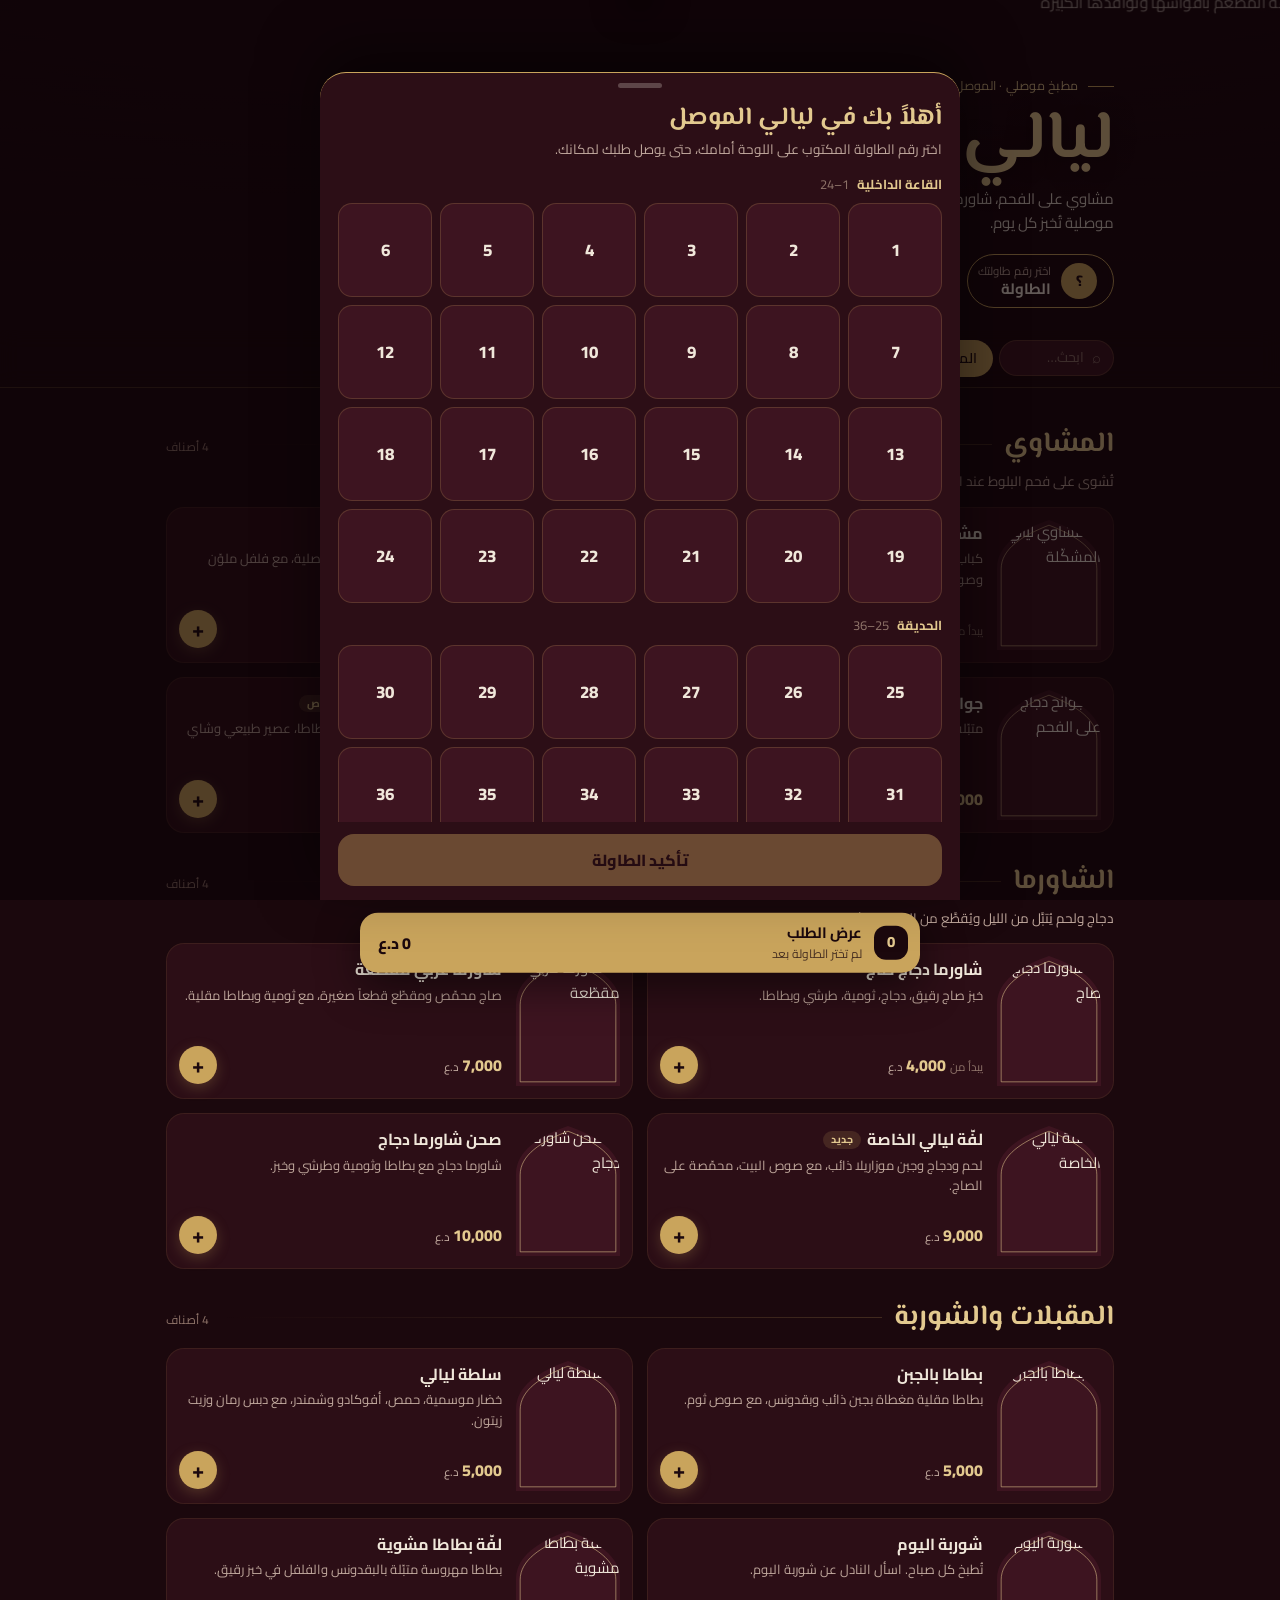
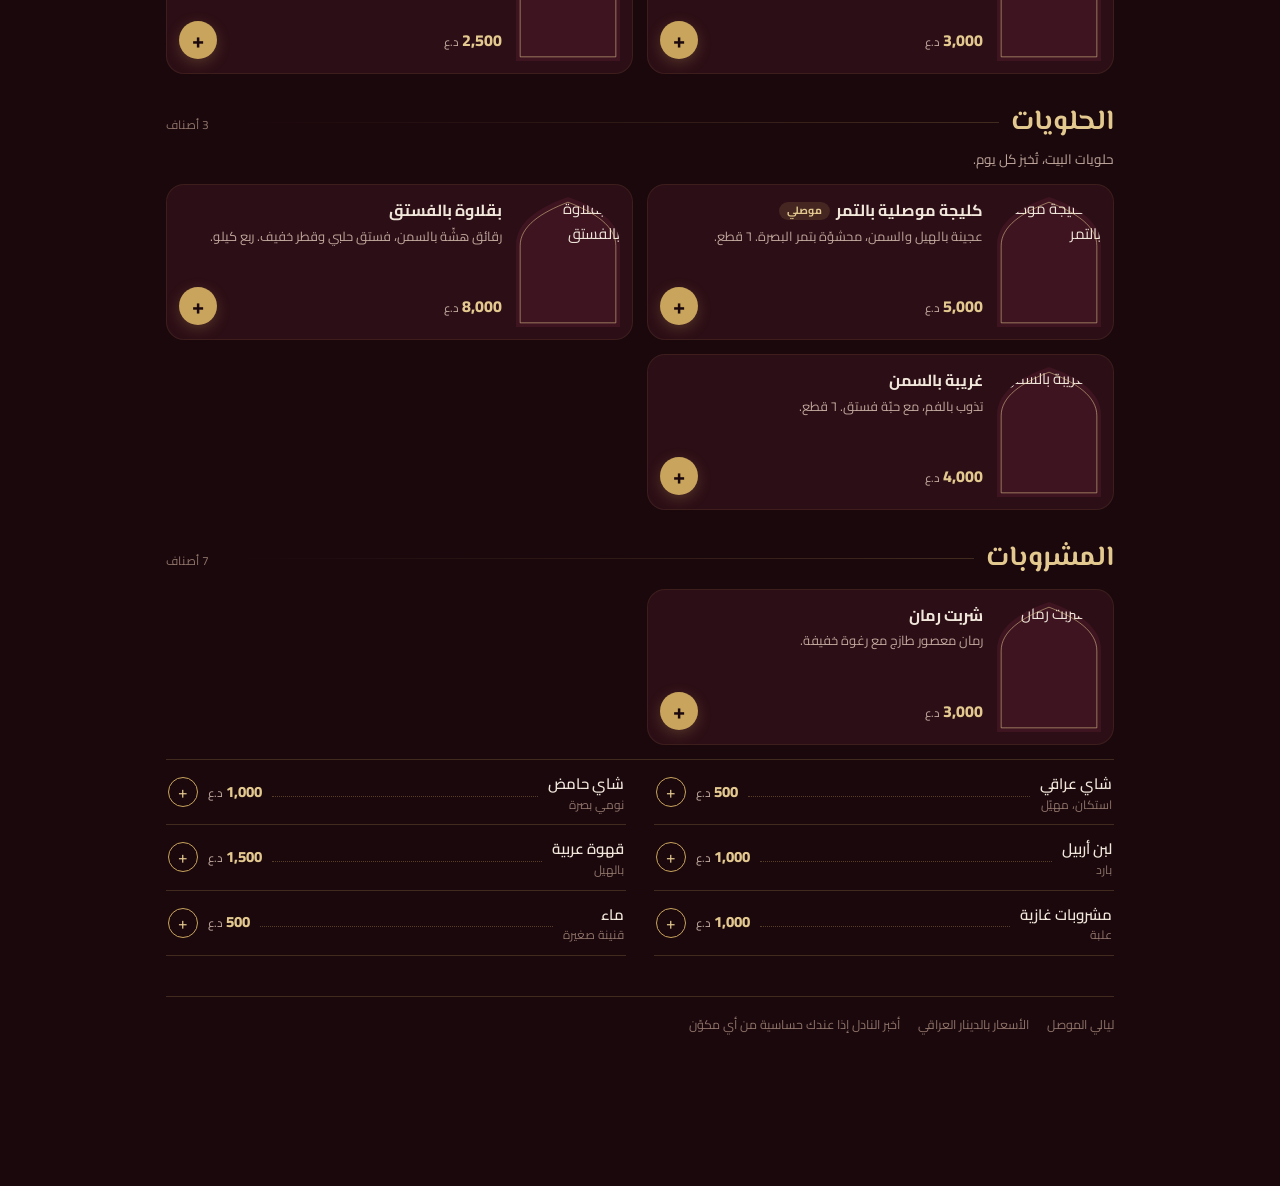
==== commit be31b93c: "Layali Al-Mosul menu + cashier site Co-Authored-By: Claude Opus 5.5 <noreply@anthropic.com> Claude-S" ====
--- a/index.html
+++ b/index.html
@@ -1,586 +1,1513 @@
-<!DOCTYPE html>
+<!doctype html>
 <html lang="ar" dir="rtl">
 <head>
-<meta charset="UTF-8">
-<meta name="viewport" content="width=device-width, initial-scale=1.0">
-<title>SWALF - Rest & Café | سوالف</title>
-<link href="https://fonts.googleapis.com/css2?family=Cairo:wght@400;700;900&family=Cinzel:wght@600&display=swap" rel="stylesheet">
+<meta charset="utf-8">
+<meta name="viewport" content="width=device-width,initial-scale=1,viewport-fit=cover">
+<meta name="theme-color" content="#1B080D">
+<meta property="og:title" content="ليالي الموصل · المنيو">
+<meta property="og:description" content="مشاوي على الفحم، شاورما، وحلويات موصلية. اطلب من طاولتك.">
+<meta property="og:image" content="https://cdn.jsdelivr.net/gh/qwdfegthikkcom-create/swalf-menu@layali-mosul/img/hero.webp">
+<link rel="icon" href="data:image/svg+xml,%3Csvg xmlns='http://www.w3.org/2000/svg' viewBox='0 0 100 125'%3E%3Cpath d='M0 125V46C0 24 22 10 50 0C78 10 100 24 100 46V125Z' fill='%23C9A45C'/%3E%3C/svg%3E">
+<style>html{background:#1B080D}body{margin:0}img{max-width:100%}[hidden]{display:none!important}:root{padding-top:env(safe-area-inset-top,0px);padding-bottom:env(safe-area-inset-bottom,0px)}</style>
+<title>ليالي الموصل · المنيو</title>
+<meta name="description" content="منيو رقمي ونظام كاشير لمطعم ليالي الموصل: طلبات من الطاولة تصل مباشرة لشاشة الكاشير.">
+<link rel="preconnect" href="https://fonts.googleapis.com">
+<link rel="preconnect" href="https://fonts.gstatic.com" crossorigin>
+<link rel="stylesheet" href="https://fonts.googleapis.com/css2?family=El+Messiri:wght@500;600;700&family=Cairo:wght@400;500;600;700;800&display=swap">
 <style>
 :root{
-  --gold:#C97B3C;
-  --gold-dark:#9B5A28;
-  --black:#0E0E0E;
-  --cream:#FAF6F1;
-  --gray:#7A7A7A;
-  --shadow:0 8px 30px rgba(0,0,0,.12);
-}
-*{margin:0;padding:0;box-sizing:border-box;font-family:'Cairo',sans-serif;-webkit-tap-highlight-color:transparent}
-body{background:var(--cream);color:var(--black);min-height:100vh}
-
-.splash{
-  position:fixed;inset:0;background:linear-gradient(135deg,#f5e6d3 0%,#e8d4ba 100%);
-  display:flex;flex-direction:column;align-items:center;justify-content:center;z-index:9999;
-  transition:opacity .6s, visibility .6s;
-}
-.splash.hide{opacity:0;visibility:hidden}
-.logo-circle{
-  width:240px;height:240px;border-radius:50%;background:var(--gold);
-  display:flex;align-items:center;justify-content:center;
-  box-shadow:0 20px 60px rgba(201,123,60,.4);
-  cursor:pointer;animation:pulse 2.5s infinite;
-  user-select:none;
-}
-@keyframes pulse{
-  0%,100%{transform:scale(1)}
-  50%{transform:scale(1.04)}
-}
-.logo-circle svg{width:55%;height:55%}
-.splash-title{margin-top:30px;font-family:'Cinzel',serif;font-size:28px;letter-spacing:8px;color:var(--gold-dark)}
-.splash-sub{margin-top:8px;font-size:14px;color:var(--gray);letter-spacing:3px}
-.enter-btn{
-  margin-top:40px;padding:14px 50px;background:var(--black);color:#fff;border:none;border-radius:50px;
-  font-size:16px;font-weight:700;cursor:pointer;font-family:'Cairo';transition:.3s;
-}
-.enter-btn:hover{background:var(--gold);transform:translateY(-2px)}
-
-.header{
-  position:sticky;top:0;background:#fff;z-index:100;
-  box-shadow:0 2px 15px rgba(0,0,0,.08);padding:12px 0;
-}
-.header-top{display:flex;align-items:center;justify-content:space-between;padding:0 20px 12px;border-bottom:1px solid #f0e8dd}
-.header-left{display:flex;align-items:center;gap:12px;flex:1}
-.mini-logo{width:50px;height:50px;border-radius:50%;background:var(--gold);display:flex;align-items:center;justify-content:center;flex-shrink:0}
-.mini-logo svg{width:60%;height:60%}
-.brand{display:flex;flex-direction:column;gap:2px}
-.brand h1{font-family:'Cinzel',serif;font-size:18px;letter-spacing:4px;color:var(--gold-dark);line-height:1}
-.brand p{font-size:10px;color:var(--gray);letter-spacing:2px}
-.header-icons{display:flex;gap:12px;align-items:center;position:relative}
-.icon-btn{width:40px;height:40px;border-radius:50%;border:none;background:#f5e6d3;cursor:pointer;font-size:20px;transition:.3s;position:relative}
-.icon-btn:hover{background:var(--gold);color:#fff}
-.cart-badge{position:absolute;top:-8px;right:-8px;background:#d33;color:#fff;border-radius:50%;width:24px;height:24px;display:flex;align-items:center;justify-content:center;font-size:11px;font-weight:700}
-
-.nav-categories{
-  display:flex;gap:10px;padding:14px 16px;overflow-x:auto;scrollbar-width:none;
-}
-.nav-categories::-webkit-scrollbar{display:none}
-.cat-btn{
-  flex:0 0 auto;display:flex;flex-direction:column;align-items:center;gap:6px;
-  cursor:pointer;padding:4px;transition:.3s;
-}
-.cat-icon{
-  width:58px;height:58px;border-radius:50%;background:var(--gold);
-  display:flex;align-items:center;justify-content:center;font-size:26px;color:#fff;
-  box-shadow:0 4px 12px rgba(201,123,60,.3);transition:.3s;
-}
-.cat-btn.active .cat-icon{background:var(--black);transform:scale(1.08)}
-.cat-btn span{font-size:11px;font-weight:700;color:var(--black);white-space:nowrap}
-
-.section-title{
-  padding:24px 20px 12px;font-size:20px;font-weight:900;color:var(--gold-dark);
-  display:flex;align-items:center;gap:10px;
-}
-.section-title::before{content:'';width:5px;height:24px;background:var(--gold);border-radius:3px}
-
-.menu-grid{
-  display:grid;grid-template-columns:repeat(2,1fr);gap:14px;padding:0 16px 30px;
-}
-@media(min-width:768px){.menu-grid{grid-template-columns:repeat(3,1fr);gap:18px}}
-@media(min-width:1024px){.menu-grid{grid-template-columns:repeat(4,1fr);max-width:1200px;margin:0 auto}}
-
-.card{
-  background:#fff;border-radius:18px;overflow:hidden;box-shadow:var(--shadow);
-  transition:.3s;position:relative;cursor:pointer;
-}
-.card:hover{transform:translateY(-4px);box-shadow:0 12px 35px rgba(0,0,0,.15)}
-.card.out{opacity:.5;filter:grayscale(.7)}
-.card-img{width:100%;height:140px;object-fit:cover;background:#f0e8dd}
-.card-body{padding:12px}
-.card-name{font-size:14px;font-weight:700;color:var(--black);margin-bottom:4px;line-height:1.3;min-height:36px}
-.card-desc{font-size:11px;color:var(--gray);margin-bottom:10px;min-height:28px}
-.card-footer{display:flex;justify-content:space-between;align-items:center;margin-top:6px}
-.price{font-size:15px;font-weight:900;color:var(--gold-dark)}
-.price small{font-size:10px;color:var(--gray);font-weight:400}
-.add-btn{
-  width:34px;height:34px;border-radius:50%;background:var(--gold);color:#fff;
-  border:none;font-size:20px;cursor:pointer;display:flex;align-items:center;justify-content:center;
-  transition:.2s;font-weight:700;
-}
-.add-btn:active{transform:scale(.85);background:var(--black)}
-.add-btn:disabled{background:#ccc;cursor:not-allowed}
-.out-badge{position:absolute;top:10px;left:10px;background:#d33;color:#fff;padding:4px 10px;border-radius:20px;font-size:10px;font-weight:700}
-
-.footer{background:var(--black);color:#fff;text-align:center;padding:30px 20px;margin-top:40px}
-.footer p{font-size:12px;opacity:.7;margin-top:8px}
-
-.cart-modal{
-  position:fixed;inset:0;background:rgba(0,0,0,.7);z-index:9998;
-  display:none;align-items:flex-end;justify-content:center;
-}
-.cart-modal.show{display:flex}
-.cart-panel{
-  background:#fff;border-radius:24px 24px 0 0;width:100%;max-width:500px;
-  max-height:80vh;overflow-y:auto;padding:20px;animation:slideUp .3s;
-}
-@keyframes slideUp{from{transform:translateY(100%)} to{transform:translateY(0)}}
-.cart-header{
-  font-size:20px;font-weight:900;color:var(--gold-dark);margin-bottom:20px;
-  display:flex;justify-content:space-between;align-items:center;
-}
-.cart-close{background:none;border:none;font-size:24px;cursor:pointer;color:var(--gray);transition:.2s}
-.cart-close:hover{color:var(--black)}
-.cart-item{
-  display:flex;gap:12px;padding:12px;background:#f5e6d3;border-radius:12px;margin-bottom:12px;align-items:center;
-}
-.cart-item img{width:50px;height:50px;border-radius:8px;object-fit:cover}
-.cart-item-info{flex:1}
-.cart-item-name{font-weight:700;font-size:13px;color:var(--black)}
-.cart-item-price{font-size:12px;color:var(--gray);margin-top:4px}
-.cart-item-controls{display:flex;gap:8px;align-items:center}
-.qty-btn{width:24px;height:24px;border-radius:4px;border:1px solid #ddd;background:#fff;cursor:pointer;font-weight:700;font-size:12px;transition:.2s}
-.qty-btn:hover{background:var(--gold);color:#fff;border-color:var(--gold)}
-.cart-item-qty{min-width:20px;text-align:center;font-weight:700;font-size:12px}
-.cart-item-remove{background:#d33;color:#fff;border:none;border-radius:4px;padding:2px 6px;font-size:10px;cursor:pointer;font-weight:700;transition:.2s}
-.cart-item-remove:hover{background:#b22}
-.cart-empty{text-align:center;padding:40px 20px;color:var(--gray);font-size:16px}
-.cart-total{background:var(--gold);color:#fff;padding:16px;border-radius:12px;margin:20px 0;text-align:center;font-weight:700;font-size:16px}
-.checkout-btn{
-  width:100%;padding:14px;background:var(--black);color:#fff;border:none;border-radius:12px;
-  font-size:15px;font-weight:700;cursor:pointer;margin-top:12px;transition:.3s;
-}
-.checkout-btn:hover{background:var(--gold);transform:translateY(-2px)}
-.checkout-btn:disabled{background:#ccc;cursor:not-allowed;transform:none}
-
-.admin-overlay{
-  position:fixed;inset:0;background:rgba(0,0,0,.85);z-index:10000;
-  display:none;align-items:center;justify-content:center;padding:20px;
-}
-.admin-overlay.show{display:flex}
-.pin-box{
-  background:#fff;border-radius:20px;padding:30px;width:100%;max-width:340px;text-align:center;
-}
-.pin-box h3{color:var(--gold-dark);margin-bottom:20px}
-.pin-box input{
-  width:100%;padding:14px;border:2px solid #e0d4c0;border-radius:12px;font-size:18px;
-  text-align:center;letter-spacing:8px;font-weight:700;margin-bottom:14px;
-}
-.pin-box input:focus{outline:none;border-color:var(--gold)}
-.pin-box button{
-  width:100%;padding:13px;background:var(--gold);color:#fff;border:none;border-radius:12px;
-  font-size:15px;font-weight:700;cursor:pointer;transition:.2s;
-}
-.pin-box button:hover{background:var(--gold-dark)}
-.pin-box .cancel{background:#eee;color:#666;margin-top:8px}
-.pin-box .cancel:hover{background:#ddd}
-
-.admin-panel{
-  position:fixed;inset:0;background:#fff;z-index:10001;overflow-y:auto;display:none;
-}
-.admin-panel.show{display:block}
-.admin-header{
-  background:var(--black);color:#fff;padding:16px 20px;display:flex;justify-content:space-between;align-items:center;
-  position:sticky;top:0;z-index:5;
-}
-.admin-header h2{font-size:18px;color:var(--gold)}
-.close-admin{background:#d33;color:#fff;border:none;padding:8px 16px;border-radius:8px;cursor:pointer;font-weight:700;transition:.2s}
-.close-admin:hover{background:#b22}
-.admin-list{padding:20px;max-width:900px;margin:0 auto;margin-bottom:80px}
-.admin-item{
-  background:#faf6f1;border:1px solid #ebe0cf;border-radius:12px;padding:14px;margin-bottom:12px;
-  display:grid;grid-template-columns:60px 1fr auto auto auto;gap:12px;align-items:center;
-}
-.admin-item img{width:60px;height:60px;border-radius:10px;object-fit:cover}
-.admin-item .info{font-size:13px;font-weight:700}
-.admin-item .info small{display:block;color:var(--gray);font-weight:400;font-size:11px}
-.admin-item input[type=number]{width:90px;padding:8px;border:1px solid #ddd;border-radius:8px;text-align:center;font-weight:700}
-.toggle{position:relative;width:50px;height:26px;background:#ccc;border-radius:13px;cursor:pointer;transition:.3s}
-.toggle.on{background:#22c55e}
-.toggle::after{content:'';position:absolute;top:3px;right:3px;width:20px;height:20px;background:#fff;border-radius:50%;transition:.3s}
-.toggle.on::after{right:27px}
-.save-all{
-  position:fixed;bottom:20px;left:50%;transform:translateX(-50%);
-  background:var(--gold);color:#fff;border:none;padding:14px 40px;border-radius:50px;
-  font-size:15px;font-weight:700;cursor:pointer;box-shadow:0 8px 25px rgba(201,123,60,.5);
-  z-index:10002;transition:.2s;
-}
-.save-all:hover{background:var(--gold-dark);transform:translateX(-50%) translateY(-2px)}
-.toast{
-  position:fixed;bottom:90px;left:50%;transform:translateX(-50%);
-  background:#22c55e;color:#fff;padding:12px 24px;border-radius:30px;font-weight:700;
-  opacity:0;transition:.3s;z-index:99999;
-}
-.toast.show{opacity:1;transform:translateX(-50%) translateY(-10px)}
-
-@media(max-width:600px){
-  .admin-item{grid-template-columns:50px 1fr;gap:8px}
-  .admin-item img{width:50px;height:50px}
-  .admin-item > *:nth-child(n+3){grid-column:span 2}
-  .header-top{padding:0 16px 12px}
-  .brand h1{font-size:16px}
-}
+  color-scheme:dark;
+  --ground:#1B080D;
+  --wine:#2C0E16;
+  --wine-2:#3D1420;
+  --wine-3:#521B2A;
+  --line:rgba(201,164,92,.22);
+  --gold:#C9A45C;
+  --gold-2:#E3C98F;
+  --marble:#F0E7DA;
+  --muted:#BFA79C;
+  --dim:#8E7369;
+  --s-new:#E3C98F;
+  --s-prep:#E59A57;
+  --s-ready:#8FC49A;
+  --s-done:#8E7369;
+  --s-bill:#9FB6D0;
+  --danger:#E07A6E;
+  --ease:cubic-bezier(.22,1,.36,1);
+  --spring:cubic-bezier(.34,1.56,.64,1);
+  --f-display:"El Messiri","Cairo","Segoe UI",Tahoma,sans-serif;
+  --f-body:"Cairo","Noto Sans Arabic","Segoe UI",Tahoma,sans-serif;
+  --arch-mask:url("data:image/svg+xml,%3Csvg xmlns='http://www.w3.org/2000/svg' viewBox='0 0 100 125' preserveAspectRatio='none'%3E%3Cpath d='M0 125V46C0 24 22 10 50 0C78 10 100 24 100 46V125Z'/%3E%3C/svg%3E");
+  --arch-line:url("data:image/svg+xml,%3Csvg xmlns='http://www.w3.org/2000/svg' viewBox='0 0 100 125' preserveAspectRatio='none'%3E%3Cpath d='M4 121V47C4 28 24 15 50 5C76 15 96 28 96 47V121Z' fill='none' stroke='%23E3C98F' stroke-opacity='.55' stroke-width='1' vector-effect='non-scaling-stroke'/%3E%3C/svg%3E");
+}
+*{box-sizing:border-box}
+html{-webkit-text-size-adjust:100%}
+body{margin:0;background:var(--ground);color:var(--marble);font-family:var(--f-body);font-size:15px;line-height:1.65;-webkit-tap-highlight-color:transparent}
+button{font:inherit;color:inherit;cursor:pointer;border:0;background:none;padding:0}
+button:focus-visible,textarea:focus-visible,a:focus-visible,[tabindex]:focus-visible{outline:2px solid var(--gold-2);outline-offset:3px;border-radius:8px}
+a{color:var(--gold-2)}
+.num{font-variant-numeric:tabular-nums;font-feature-settings:"tnum"}
+.wrap{max-width:980px;margin-inline:auto;padding-inline:16px}
+[data-view]{display:none}
+body[data-mode="menu"] [data-view="menu"],body[data-mode="cashier"] [data-view="cashier"]{display:block}
+
+/* ---------- HERO ---------- */
+.hero{position:relative;min-height:330px;display:flex;align-items:flex-end;overflow:hidden;isolation:isolate}
+.hero img{position:absolute;inset:0;width:100%;height:100%;object-fit:cover;z-index:-2;transform:scale(1.06);animation:heroIn 1.6s var(--ease) both}
+.hero::before{content:"";position:absolute;inset:0;z-index:-1;background:linear-gradient(180deg,rgba(27,8,13,.35) 0%,rgba(27,8,13,.55) 45%,var(--ground) 100%),radial-gradient(120% 80% at 50% 0%,transparent 40%,rgba(27,8,13,.6) 100%)}
+@keyframes heroIn{from{transform:scale(1.14);filter:saturate(.6)}to{transform:scale(1.06);filter:none}}
+.hero-inner{width:100%;padding-block:56px 22px}
+.eyebrow{font-size:12.5px;letter-spacing:.02em;color:var(--gold-2);display:flex;align-items:center;gap:10px}
+.eyebrow::before{content:"";width:26px;height:1px;background:var(--gold)}
+.brand{font-family:var(--f-display);font-weight:700;font-size:clamp(42px,10.5vw,68px);line-height:1.15;margin:6px 0 6px;color:var(--gold-2);text-shadow:0 2px 24px rgba(0,0,0,.45);text-wrap:balance}
+.tagline{margin:0;color:var(--marble);opacity:.92;max-width:36ch}
+.hero-row{display:flex;flex-wrap:wrap;gap:10px;align-items:center;margin-top:18px}
+.table-btn{display:inline-flex;align-items:center;gap:10px;padding:8px 16px 8px 10px;border-radius:999px;background:rgba(27,8,13,.65);border:1px solid var(--gold);backdrop-filter:blur(8px);-webkit-backdrop-filter:blur(8px);transition:transform .3s var(--ease)}
+.table-btn:active{transform:scale(.97)}
+.table-btn .tn{display:grid;place-items:center;min-width:36px;height:36px;padding-inline:6px;border-radius:999px;background:var(--gold);color:var(--ground);font-weight:800}
+.table-btn .tl{display:flex;flex-direction:column;line-height:1.3;text-align:start}
+.table-btn small{color:var(--muted);font-size:11.5px}
+.table-btn b{font-weight:700}
+.meta-chip{font-size:12.5px;color:var(--muted);padding:6px 12px;border-radius:999px;border:1px solid var(--line)}
+
+/* ---------- CATEGORY NAV ---------- */
+.catnav{position:sticky;top:env(safe-area-inset-top,0px);z-index:20;background:rgba(27,8,13,.92);backdrop-filter:blur(10px);-webkit-backdrop-filter:blur(10px);border-bottom:1px solid var(--line)}
+.catnav .wrap{display:flex;gap:6px;overflow-x:auto;scrollbar-width:none;padding-block:10px}
+.catnav .wrap::-webkit-scrollbar{display:none}
+.cat{flex:none;padding:7px 16px;border-radius:999px;color:var(--muted);font-weight:600;font-size:14px;transition:color .3s,background .35s var(--ease)}
+.cat[aria-current="true"]{color:var(--ground);background:var(--gold)}
+
+/* ---------- SECTIONS ---------- */
+main.menu{padding-block:8px 150px}
+.section{padding-top:30px;scroll-margin-top:70px}
+.sec-head{display:flex;align-items:baseline;gap:12px;margin-bottom:12px}
+.sec-head h2{font-family:var(--f-display);font-weight:700;font-size:28px;margin:0;color:var(--gold-2);line-height:1.3}
+.sec-head .rule{flex:1;height:1px;background:linear-gradient(to left,var(--line),transparent);position:relative;top:-6px}
+.sec-head .count{font-size:12px;color:var(--dim)}
+.sec-note{margin:-4px 0 14px;color:var(--muted);font-size:13.5px}
+.grid{display:grid;grid-template-columns:1fr;gap:12px}
+@media (min-width:720px){.grid{grid-template-columns:1fr 1fr;gap:14px}}
+.item{display:flex;gap:14px;padding:12px;border-radius:18px;background:var(--wine);border:1px solid rgba(201,164,92,.10);text-align:start;width:100%;cursor:pointer;transition:transform .35s var(--ease),border-color .3s,background .3s}
+.item:hover{border-color:var(--line);background:#321019}
+.item:active{transform:scale(.985)}
+.arch{position:relative;flex:none;width:104px;aspect-ratio:4/5;max-width:100%}
+.arch .ph{position:absolute;inset:0;overflow:hidden;background:var(--wine-2);-webkit-mask:var(--arch-mask) center/100% 100% no-repeat;mask:var(--arch-mask) center/100% 100% no-repeat}
+.arch img{width:100%;height:100%;object-fit:cover;display:block;transition:transform .6s var(--ease)}
+.item:hover .arch img{transform:scale(1.06)}
+.arch::after{content:"";position:absolute;inset:0;pointer-events:none;background:var(--arch-line) center/100% 100% no-repeat}
+.body{flex:1;min-width:0;display:flex;flex-direction:column;gap:3px;padding-block:2px}
+.name{font-weight:700;font-size:16px;line-height:1.45;display:flex;flex-wrap:wrap;align-items:center;gap:6px}
+.tag{font-size:10.5px;font-weight:700;padding:1px 8px;border-radius:999px;background:rgba(201,164,92,.16);color:var(--gold-2)}
+.desc{color:var(--muted);font-size:13px;line-height:1.6;display:-webkit-box;-webkit-line-clamp:2;-webkit-box-orient:vertical;overflow:hidden}
+.foot{margin-top:auto;display:flex;align-items:center;justify-content:space-between;gap:8px;padding-top:6px}
+.price{font-weight:800;color:var(--gold-2);font-size:16px}
+.price small{font-weight:500;font-size:11.5px;color:var(--muted);margin-inline-start:3px}
+.price .from{font-weight:400;font-size:11.5px;color:var(--dim);margin-inline-end:4px}
+.ctl{height:38px;min-width:38px;display:flex;align-items:center}
+.add{width:38px;height:38px;border-radius:999px;background:var(--gold);color:var(--ground);display:grid;place-items:center;font-size:22px;font-weight:700;line-height:1;transition:transform .4s var(--spring);box-shadow:0 4px 14px rgba(201,164,92,.25)}
+.add:active{transform:scale(.88)}
+.stepper{display:flex;align-items:center;gap:2px;background:var(--wine-3);border:1px solid var(--gold);border-radius:999px;height:38px;padding:2px;animation:stepIn .45s var(--spring) both}
+@keyframes stepIn{from{transform:scale(.6);opacity:0}to{transform:none;opacity:1}}
+.stepper button{width:32px;height:32px;border-radius:999px;display:grid;place-items:center;font-size:18px;color:var(--gold-2)}
+.stepper button:active{background:rgba(201,164,92,.18)}
+.stepper .q{min-width:22px;text-align:center;font-weight:800}
+.drinks{display:grid;grid-template-columns:1fr;margin-top:14px;border-top:1px solid var(--line)}
+@media (min-width:720px){.drinks{grid-template-columns:1fr 1fr;column-gap:28px}}
+.drink{display:flex;align-items:center;gap:10px;padding:12px 2px;border-bottom:1px solid var(--line);width:100%;text-align:start}
+.drink .dn{font-weight:600}
+.drink .dn small{display:block;color:var(--dim);font-size:12px;font-weight:400;line-height:1.3}
+.drink .dots{flex:1;border-bottom:1px dotted rgba(201,164,92,.35);transform:translateY(4px);min-width:16px}
+.drink .price{font-size:15px}
+.drink .mini{width:30px;height:30px;border-radius:999px;border:1px solid var(--gold);color:var(--gold-2);display:grid;place-items:center;font-size:17px;flex:none;transition:transform .35s var(--spring),background .3s}
+.drink .mini.on{background:var(--gold);color:var(--ground);font-size:13px;font-weight:800}
+.drink:active .mini{transform:scale(.85)}
+.foot-note{margin-top:40px;padding-top:18px;border-top:1px solid var(--line);color:var(--dim);font-size:12.5px;display:flex;flex-wrap:wrap;gap:6px 18px;align-items:center}
+.foot-note a{margin-inline-start:auto;text-decoration:none;border:1px solid var(--line);padding:4px 12px;border-radius:999px;font-size:12.5px}
+
+/* ---------- CART BAR + STATUS PILL ---------- */
+.dock{position:fixed;inset-inline:0;bottom:0;z-index:30;padding:10px 16px calc(12px + env(safe-area-inset-bottom,0px));display:flex;flex-direction:column;gap:8px;align-items:center;pointer-events:none}
+.pill{pointer-events:auto;display:flex;align-items:center;gap:10px;padding:8px 14px 8px 10px;border-radius:999px;background:rgba(44,14,22,.95);border:1px solid var(--line);box-shadow:0 10px 30px rgba(0,0,0,.45);font-size:13.5px;animation:rise .5s var(--ease) both}
+.pill .dot{width:10px;height:10px;border-radius:999px;background:var(--st,var(--s-new));box-shadow:0 0 0 4px color-mix(in srgb,var(--st,var(--s-new)) 22%,transparent);animation:pulse 1.6s ease-in-out infinite}
+@keyframes pulse{50%{box-shadow:0 0 0 7px color-mix(in srgb,var(--st,var(--s-new)) 8%,transparent)}}
+.cartbar{width:100%;max-width:560px;transform:translateY(140%);transition:transform .55s var(--ease);pointer-events:none}
+.cartbar.show{transform:none;pointer-events:auto}
+.cartbar button{width:100%;display:flex;align-items:center;gap:12px;padding:10px 12px 10px 18px;border-radius:18px;background:var(--gold);color:var(--ground);box-shadow:0 14px 40px rgba(0,0,0,.5)}
+.cartbar .cnt{display:grid;place-items:center;min-width:34px;height:34px;border-radius:12px;background:var(--ground);color:var(--gold-2);font-weight:800;transition:transform .4s var(--spring)}
+.cartbar .cnt.bump{transform:scale(1.25)}
+.cartbar .lbl{flex:1;text-align:start;line-height:1.35}
+.cartbar .lbl b{display:block;font-size:15px}
+.cartbar .lbl small{font-size:12px;opacity:.75}
+.cartbar .tot{font-weight:800;font-size:16px}
+.fly{position:fixed;z-index:60;width:14px;height:14px;border-radius:999px;background:var(--gold-2);box-shadow:0 0 18px var(--gold);pointer-events:none}
+
+/* ---------- SHEETS ---------- */
+.scrim{position:fixed;inset:0;z-index:40;background:rgba(10,3,5,.62);opacity:0;pointer-events:none;transition:opacity .4s var(--ease)}
+.scrim.show{opacity:1;pointer-events:auto}
+.sheet{position:fixed;inset-inline:0;bottom:0;z-index:50;max-height:92%;display:flex;flex-direction:column;background:var(--wine);border-top:1px solid var(--gold);border-radius:26px 26px 0 0;transform:translateY(105%);transition:transform .55s var(--ease);max-width:640px;margin-inline:auto;padding-bottom:env(safe-area-inset-bottom,0px);box-shadow:0 -20px 60px rgba(0,0,0,.5)}
+.sheet:not(.show){visibility:hidden;box-shadow:none;transition:transform .55s var(--ease),visibility 0s .55s,box-shadow 0s .55s}
+.sheet.show{transform:none}
+.grab{width:44px;height:5px;border-radius:9px;background:rgba(240,231,218,.25);margin:10px auto 4px;flex:none}
+.sheet-scroll{overflow-y:auto;overscroll-behavior:contain;padding:6px 18px 18px}
+.sheet h3{font-family:var(--f-display);font-weight:700;font-size:25px;color:var(--gold-2);margin:4px 0 2px;line-height:1.35}
+.sheet .sub{color:var(--muted);margin:0 0 14px;font-size:13.5px}
+.x{position:absolute;top:12px;inset-inline-end:14px;width:36px;height:36px;border-radius:999px;background:rgba(27,8,13,.6);display:grid;place-items:center;font-size:17px;color:var(--marble);z-index:2}
+.zone{margin-top:12px}
+.zone h4{margin:0 0 8px;font-size:13px;font-weight:700;color:var(--gold-2);display:flex;gap:8px;align-items:center}
+.zone h4 span{color:var(--dim);font-weight:400}
+.tables{display:grid;grid-template-columns:repeat(6,1fr);gap:8px}
+@media (max-width:360px){.tables{grid-template-columns:repeat(5,1fr)}}
+.tbl{aspect-ratio:1;border-radius:14px;border:1px solid var(--line);background:var(--wine-2);font-weight:800;font-size:17px;transition:transform .35s var(--spring),background .3s,color .3s,border-color .3s}
+.tbl:hover{border-color:var(--gold)}
+.tbl:active{transform:scale(.9)}
+.tbl[aria-pressed="true"]{background:var(--gold);color:var(--ground);border-color:var(--gold);transform:scale(1.06)}
+.picker-foot{position:sticky;bottom:0;padding:12px 18px 14px;background:linear-gradient(to top,var(--wine) 70%,transparent)}
+.primary{width:100%;padding:13px;border-radius:16px;background:var(--gold);color:var(--ground);font-weight:800;font-size:16px;transition:transform .3s var(--ease),opacity .3s}
+.primary:active{transform:scale(.98)}
+.primary[disabled]{opacity:.4;cursor:default}
+.ghost{width:100%;padding:11px;border-radius:14px;border:1px solid var(--line);color:var(--gold-2);font-weight:700;margin-top:8px}
+.dimg{position:relative;margin:-6px -18px 14px;height:250px;overflow:hidden}
+.dimg img{width:100%;height:100%;object-fit:cover}
+.dimg::after{content:"";position:absolute;inset:0;background:linear-gradient(180deg,transparent 55%,var(--wine))}
+.optlabel{font-size:13px;font-weight:700;color:var(--gold-2);margin:16px 0 8px}
+.chips{display:flex;flex-wrap:wrap;gap:8px}
+.chip{padding:7px 14px;border-radius:999px;border:1px solid var(--line);font-size:13.5px;transition:all .3s var(--ease)}
+.chip[aria-pressed="true"]{border-color:var(--gold);background:rgba(201,164,92,.18);color:var(--gold-2)}
+.chip .p{color:var(--muted);font-size:12px;margin-inline-start:6px}
+.drow{display:flex;align-items:center;gap:12px;margin-top:20px}
+.drow .stepper{animation:none;height:50px;padding:4px}
+.drow .stepper button{width:42px;height:42px;font-size:22px}
+.drow .primary{flex:1;display:flex;justify-content:space-between;padding-inline:18px}
+.line{display:flex;gap:12px;padding:12px 0;border-bottom:1px solid var(--line);align-items:center}
+.line img{width:54px;height:54px;border-radius:12px;object-fit:cover;flex:none}
+.line .ico{width:54px;height:54px;border-radius:12px;background:var(--wine-2);display:grid;place-items:center;flex:none;color:var(--gold);font-family:var(--f-display);font-size:22px}
+.line .li{flex:1;min-width:0;line-height:1.45}
+.line .li b{font-weight:700;display:block}
+.line .li small{color:var(--muted);font-size:12px;display:block}
+.line .li .lp{color:var(--gold-2);font-weight:700;font-size:13.5px}
+.line .stepper{animation:none;height:34px}
+.line .stepper button{width:28px;height:28px}
+textarea{width:100%;min-height:70px;resize:vertical;margin-top:4px;padding:12px;border-radius:14px;background:var(--wine-2);border:1px solid var(--line);color:var(--marble);font:inherit;font-size:14px}
+textarea::placeholder{color:var(--dim)}
+.sum{margin-top:16px;display:grid;gap:6px;font-size:14px}
+.sum div{display:flex;justify-content:space-between;color:var(--muted)}
+.sum .grand{color:var(--marble);font-weight:800;font-size:18px;padding-top:8px;border-top:1px dashed var(--line)}
+.sum .grand span:last-child{color:var(--gold-2)}
+.tblrow{display:flex;align-items:center;justify-content:space-between;gap:10px;padding:11px 14px;border-radius:14px;background:var(--wine-2);margin-bottom:6px}
+.tblrow b{color:var(--gold-2)}
+.tblrow button{color:var(--gold-2);font-size:13px;text-decoration:underline;text-underline-offset:4px}
+.err{color:var(--danger);font-size:13px;margin-top:8px}
+.done{text-align:center;padding:6px 4px 6px}
+.seal{width:80px;height:80px;margin:8px auto 8px;border-radius:999px;border:1.5px solid var(--gold);display:grid;place-items:center;position:relative}
+.seal svg{width:38px;height:38px}
+.seal svg path{stroke:var(--gold-2);stroke-width:2.4;fill:none;stroke-linecap:round;stroke-linejoin:round;stroke-dasharray:40;stroke-dashoffset:40;animation:draw .7s .25s var(--ease) forwards}
+.seal::before{content:"";position:absolute;inset:-8px;border-radius:999px;border:1px solid var(--line);animation:ring 1.2s var(--ease) both}
+@keyframes draw{to{stroke-dashoffset:0}}
+@keyframes ring{from{transform:scale(.6);opacity:0}to{transform:none;opacity:1}}
+.ordno{font-family:var(--f-display);font-size:38px;color:var(--gold-2);line-height:1.2}
+.track{display:grid;grid-template-columns:repeat(4,1fr);gap:6px;margin:16px 0 4px;text-align:center;font-size:12px;color:var(--dim)}
+.track div{display:flex;flex-direction:column;align-items:center;gap:6px;position:relative}
+.track i{width:14px;height:14px;border-radius:999px;border:2px solid var(--dim);background:var(--wine);transition:all .4s var(--ease);z-index:1}
+.track div:not(:first-child)::before{content:"";position:absolute;top:6px;inset-inline-end:50%;width:100%;height:2px;background:var(--wine-3)}
+.track .on{color:var(--marble);font-weight:700}
+.track .on i{background:var(--gold);border-color:var(--gold);box-shadow:0 0 0 5px rgba(201,164,92,.18)}
+.track .on:not(:first-child)::before{background:var(--gold)}
+.receipt{text-align:start;margin-top:14px;border:1px dashed var(--line);border-radius:16px;padding:12px 14px;font-size:13.5px}
+.receipt div{display:flex;justify-content:space-between;gap:10px;padding:3px 0}
+.receipt .muted{color:var(--muted)}
+.demo{font-size:11.5px;color:var(--dim);margin-top:10px}
+.reveal{animation:rise .7s var(--ease) both}
+@keyframes rise{from{opacity:.001;transform:translateY(14px)}to{opacity:1;transform:none}}
+
+/* ================= CASHIER ================= */
+.cx{min-height:100%;padding-block:0 40px}
+.cx-top{position:sticky;top:env(safe-area-inset-top,0px);z-index:20;background:rgba(27,8,13,.94);backdrop-filter:blur(10px);-webkit-backdrop-filter:blur(10px);border-bottom:1px solid var(--line)}
+.cx-top .wrap{max-width:1400px;display:flex;flex-wrap:wrap;align-items:center;gap:10px 14px;padding-block:12px}
+.cx-brand{display:flex;align-items:baseline;gap:10px;margin-inline-end:auto}
+.cx-brand h1{font-family:var(--f-display);font-size:24px;margin:0;color:var(--gold-2);line-height:1.2}
+.cx-brand span{color:var(--muted);font-size:13px}
+.live{display:inline-flex;align-items:center;gap:6px;font-size:12px;color:var(--muted)}
+.live i{width:8px;height:8px;border-radius:999px;background:var(--dim);transition:background .4s}
+.live.on i{background:var(--s-ready);box-shadow:0 0 0 4px rgba(143,196,154,.18)}
+.tbtn{display:inline-flex;align-items:center;gap:6px;padding:7px 14px;border-radius:999px;border:1px solid var(--line);font-size:13px;font-weight:700;color:var(--marble);text-decoration:none;transition:background .3s,border-color .3s,transform .25s var(--ease)}
+.tbtn:hover{border-color:var(--gold)}
+.tbtn:active{transform:scale(.96)}
+.tbtn.on{background:rgba(201,164,92,.16);border-color:var(--gold);color:var(--gold-2)}
+.tbtn.solid{background:var(--gold);color:var(--ground);border-color:var(--gold)}
+.cx .wrap{max-width:1400px}
+.stats{display:grid;grid-template-columns:repeat(4,1fr);gap:10px;margin-top:16px}
+@media (max-width:640px){.stats{grid-template-columns:repeat(2,1fr)}}
+.stat{padding:12px 14px;border-radius:16px;background:var(--wine);border:1px solid rgba(201,164,92,.10)}
+.stat small{display:block;color:var(--muted);font-size:12px}
+.stat b{font-size:22px;font-weight:800;line-height:1.3;display:block}
+.stat b.gold{color:var(--gold-2)}
+.stat em{font-style:normal;font-size:11.5px;color:var(--dim)}
+
+/* calls from tables */
+.alerts{display:flex;flex-wrap:wrap;gap:8px;margin-top:12px}
+.alerts:empty{display:none}
+.alert{display:flex;align-items:center;gap:10px;padding:8px 8px 8px 14px;border-radius:14px;background:rgba(201,164,92,.12);border:1px solid var(--gold);font-size:13.5px;animation:alertIn .45s var(--spring) both}
+.alert.bill{background:rgba(143,196,154,.10);border-color:var(--s-ready)}
+.alert b{font-weight:800}
+.alert small{color:var(--muted)}
+.alert button{padding:6px 12px;border-radius:10px;background:var(--gold);color:var(--ground);font-weight:800;font-size:12.5px}
+.alert.bill button{background:var(--s-ready)}
+.alert .ring{font-size:17px;display:inline-block;animation:ring 1.2s ease-in-out 3}
+@keyframes alertIn{from{opacity:0;transform:translateY(-8px) scale(.96)}to{opacity:1;transform:none}}
+@keyframes ring{0%,100%{transform:rotate(0)}20%{transform:rotate(-18deg)}40%{transform:rotate(14deg)}60%{transform:rotate(-8deg)}80%{transform:rotate(4deg)}}
+
+.cx-grid{display:grid;grid-template-columns:1fr;gap:16px;margin-top:16px}
+@media (min-width:1100px){.cx-grid{grid-template-columns:1fr 300px}}
+.seg{display:none;gap:6px;overflow-x:auto;scrollbar-width:none;margin-bottom:10px}
+.seg::-webkit-scrollbar{display:none}
+.seg button{flex:none;padding:7px 14px;border-radius:999px;border:1px solid var(--line);font-size:13.5px;font-weight:700;color:var(--muted);display:flex;gap:6px;align-items:center;transition:background .3s,color .3s,border-color .3s}
+.seg button[aria-pressed="true"]{background:var(--wine-3);color:var(--marble);border-color:var(--st)}
+.seg button i{width:8px;height:8px;border-radius:999px;background:var(--st)}
+.board{display:grid;grid-template-columns:repeat(4,minmax(0,1fr));gap:12px;align-items:start;user-select:none;-webkit-user-select:none}
+@media (max-width:899px){.seg{display:flex}.board{grid-template-columns:1fr}.col{display:none}.col.cur{display:block;animation:rise .35s var(--ease) both}}
+.col{background:rgba(44,14,22,.55);border:1px solid rgba(201,164,92,.10);border-radius:18px;padding:10px;min-height:240px;transition:border-color .25s,background .25s}
+.col.drop{border-color:var(--st);background:color-mix(in srgb,var(--st) 9%,rgba(44,14,22,.55))}
+.col-h{display:flex;align-items:center;gap:8px;padding:2px 4px 10px;font-weight:800;font-size:14.5px}
+.col-h i{width:10px;height:10px;border-radius:999px;background:var(--st)}
+.col-h span{margin-inline-start:auto;font-size:12px;color:var(--ground);background:var(--st);border-radius:999px;min-width:22px;text-align:center;padding:0 6px;font-weight:800;transition:transform .35s var(--spring)}
+.col-h span.bump{transform:scale(1.3)}
+.col-list{display:flex;flex-direction:column;gap:10px;min-height:10px}
+.empty{color:var(--dim);font-size:13px;text-align:center;padding:26px 8px;border:1px dashed rgba(201,164,92,.14);border-radius:14px}
+.ocard{position:relative;overflow:hidden;background:var(--wine);border:1px solid rgba(201,164,92,.12);border-radius:16px;padding:12px 12px 14px;border-inline-start:3px solid var(--st);transition:border-color .4s,opacity .25s,box-shadow .3s;cursor:grab;will-change:transform}
+.ocard.fresh{animation:glow 1.6s ease-out 2}
+@keyframes glow{0%{box-shadow:0 0 0 0 rgba(227,201,143,.55)}100%{box-shadow:0 0 0 14px rgba(227,201,143,0)}}
+.ocard.late{border-color:rgba(224,122,110,.5)}
+.ocard.dragging{opacity:.3}
+.drag-ghost{position:fixed;z-index:80;pointer-events:none;margin:0;box-shadow:0 24px 60px rgba(0,0,0,.6);transform-origin:center;cursor:grabbing}
+.o-top{display:flex;align-items:center;gap:10px}
+.o-tbl{display:grid;place-items:center;min-width:44px;height:44px;padding-inline:6px;border-radius:12px;background:var(--st);color:var(--ground);font-weight:800;font-size:19px;line-height:1;transition:background .4s}
+.o-tbl small{font-size:9px;font-weight:700;display:block;margin-top:-6px}
+.o-tbl.tk{font-size:13px}
+.o-meta{flex:1;line-height:1.35;min-width:0}
+.o-meta b{font-size:15px}
+.o-meta small{display:block;color:var(--muted);font-size:12px;transition:color .3s}
+.late .o-meta small{color:var(--danger);font-weight:700}
+.o-chip{font-size:10.5px;font-weight:700;color:var(--muted);border:1px solid var(--line);border-radius:999px;padding:0 8px;white-space:nowrap}
+.o-chip.paid{color:var(--s-ready);border-color:rgba(143,196,154,.45)}
+.o-chip.unpaid{color:var(--s-prep);border-color:rgba(229,154,87,.45)}
+.o-items{list-style:none;margin:10px 0 0;padding:10px 0 0;border-top:1px dashed var(--line);display:flex;flex-direction:column;gap:4px;font-size:14px}
+.o-items li{display:flex;gap:8px;line-height:1.45}
+.o-items .qx{font-weight:800;color:var(--gold-2);min-width:26px}
+.o-items small{display:block;color:var(--s-prep);font-size:12px}
+.o-note{margin-top:8px;font-size:12.5px;background:rgba(229,154,87,.10);color:#F2C79B;border-radius:10px;padding:6px 10px}
+.o-foot{display:flex;align-items:center;gap:8px;margin-top:10px}
+.o-foot{flex-wrap:wrap}
+.o-foot .t{white-space:nowrap;font-weight:800;color:var(--gold-2);flex:1 1 100%;margin-bottom:2px}
+.o-foot .o-act{flex:1}
+.o-act{white-space:nowrap;padding:8px 14px;border-radius:12px;background:var(--st-next,var(--gold));color:var(--ground);font-weight:800;font-size:13.5px;transition:transform .25s var(--ease),opacity .3s,filter .2s}
+.o-act:hover{filter:brightness(1.08)}
+.o-act:active{transform:scale(.95)}
+.o-act.bill{background:var(--marble)}
+.o-x{width:34px;height:34px;border-radius:10px;border:1px solid var(--line);color:var(--muted);display:grid;place-items:center;font-size:14px;transition:all .25s var(--ease)}
+.o-x:hover{border-color:var(--danger);color:var(--danger)}
+.o-x.arm{background:var(--danger);color:var(--ground);border-color:var(--danger);width:auto;padding-inline:10px;font-size:12.5px;font-weight:700}
+.o-prog{position:absolute;inset-inline:0;bottom:0;height:3px;background:rgba(240,231,218,.06)}
+.o-prog i{display:block;height:100%;width:0;background:var(--st);transition:width 1s linear,background .4s;margin-inline-start:0}
+.late .o-prog i{background:var(--danger)}
+.side{display:flex;flex-direction:column;gap:12px}
+.panel{background:var(--wine);border:1px solid rgba(201,164,92,.10);border-radius:18px;padding:14px}
+.panel h3{margin:0 0 10px;font-size:15px;font-weight:800;color:var(--gold-2);display:flex;align-items:center;gap:8px}
+.panel h3 span{margin-inline-start:auto;font-size:12px;color:var(--dim);font-weight:500}
+.tmap{display:grid;grid-template-columns:repeat(8,1fr);gap:6px}
+@media (min-width:1100px){.tmap{grid-template-columns:repeat(6,1fr)}}
+.tm{aspect-ratio:1;border-radius:10px;background:var(--wine-2);color:var(--dim);display:grid;place-items:center;font-size:13px;font-weight:700;border:1px solid transparent;transition:background .45s var(--ease),color .45s,transform .3s var(--spring)}
+.tm:hover{transform:scale(1.08);border-color:var(--line)}
+.tm.busy{background:var(--st);color:var(--ground)}
+.legend{display:flex;flex-wrap:wrap;gap:6px 12px;margin-top:10px;font-size:11.5px;color:var(--muted)}
+.legend span{display:inline-flex;align-items:center;gap:5px}
+.legend i{width:8px;height:8px;border-radius:3px;background:var(--st)}
+.top-list{display:flex;flex-direction:column;gap:6px;font-size:13.5px}
+.top-list div{display:flex;justify-content:space-between;gap:8px}
+.top-list b{color:var(--gold-2)}
+.cx-msg{margin-top:16px;padding:14px 16px;border-radius:16px;border:1px solid var(--line);background:var(--wine);color:var(--muted);font-size:14px}
+.toast{position:fixed;top:calc(12px + env(safe-area-inset-top,0px));inset-inline:0;margin-inline:auto;width:max-content;max-width:calc(100% - 32px);z-index:90;padding:10px 18px;border-radius:999px;background:var(--gold);color:var(--ground);font-weight:800;box-shadow:0 10px 30px rgba(0,0,0,.5);transform:translateY(-160%);transition:transform .5s var(--ease)}
+.toast.show{transform:none}
+.st-new{--st:var(--s-new);--st-next:var(--s-prep)}
+.st-prep{--st:var(--s-prep);--st-next:var(--s-ready)}
+.st-ready{--st:var(--s-ready);--st-next:var(--gold-2)}
+.st-done{--st:var(--s-done)}
+.st-bill{--st:var(--s-bill)}
+
+/* drawers (table bill, quick order) */
+.cx-scrim{position:fixed;inset:0;z-index:60;background:rgba(10,3,5,.55);opacity:0;pointer-events:none;transition:opacity .35s var(--ease)}
+.cx-scrim.show{opacity:1;pointer-events:auto}
+.drawer{position:fixed;top:0;bottom:0;left:0;z-index:70;width:min(460px,100%);background:var(--wine);border-inline-start:1px solid var(--gold);display:flex;flex-direction:column;transform:translateX(-104%);visibility:hidden;transition:transform .5s var(--ease),visibility 0s .5s;box-shadow:30px 0 70px rgba(0,0,0,.5);padding-top:env(safe-area-inset-top,0px);padding-bottom:env(safe-area-inset-bottom,0px)}
+.drawer.show{transform:none;visibility:visible;transition:transform .5s var(--ease)}
+@media (max-width:640px){.drawer{top:auto;width:100%;max-height:94%;border-inline-start:0;border-top:1px solid var(--gold);border-radius:24px 24px 0 0;transform:translateY(104%)}}
+.d-head{display:flex;align-items:center;gap:10px;padding:16px 18px 10px;border-bottom:1px solid var(--line)}
+.d-head h3{margin:0;font-family:var(--f-display);font-size:24px;color:var(--gold-2);line-height:1.3}
+.d-head small{display:block;color:var(--muted);font-size:12.5px}
+.d-head .x{position:static;margin-inline-start:auto;flex:none}
+.d-body{flex:1;overflow-y:auto;overscroll-behavior:contain;padding:14px 18px}
+.d-foot{padding:12px 18px 16px;border-top:1px solid var(--line);background:var(--wine)}
+.d-sec{font-size:12.5px;font-weight:800;color:var(--gold-2);margin:14px 0 8px;display:flex;align-items:center;gap:8px}
+.d-sec:first-child{margin-top:0}
+.d-sec::after{content:"";flex:1;height:1px;background:var(--line)}
+.mini-o{display:flex;align-items:center;gap:10px;padding:8px 10px;border-radius:12px;background:var(--wine-2);margin-bottom:6px;font-size:13.5px}
+.mini-o .pill-s{font-size:11px;font-weight:800;padding:1px 8px;border-radius:999px;background:var(--st);color:var(--ground)}
+.mini-o span:last-child{margin-inline-start:auto;font-weight:700;color:var(--gold-2)}
+.bl{display:flex;gap:8px;padding:6px 0;font-size:14px;border-bottom:1px dashed rgba(201,164,92,.12)}
+.bl .q{font-weight:800;color:var(--gold-2);min-width:28px}
+.bl small{display:block;color:var(--dim);font-size:12px}
+.bl .p{margin-inline-start:auto;white-space:nowrap;font-weight:700}
+.segc{display:flex;gap:6px;flex-wrap:wrap}
+.segc button{padding:8px 14px;border-radius:12px;border:1px solid var(--line);font-weight:700;font-size:13.5px;transition:all .25s var(--ease)}
+.segc button[aria-pressed="true"]{background:var(--gold);color:var(--ground);border-color:var(--gold)}
+.money{width:100%;padding:12px 14px;border-radius:14px;background:var(--wine-2);border:1px solid var(--line);color:var(--marble);font:inherit;font-size:20px;font-weight:800;text-align:start}
+.money:focus{outline:2px solid var(--gold-2);outline-offset:2px}
+.qamt{display:flex;flex-wrap:wrap;gap:6px;margin-top:8px}
+.qamt button{padding:6px 12px;border-radius:10px;background:var(--wine-3);font-size:13px;font-weight:700}
+.tot-rows{display:grid;gap:4px;font-size:14px}
+.tot-rows div{display:flex;justify-content:space-between;color:var(--muted)}
+.tot-rows .g{font-size:20px;font-weight:800;color:var(--marble)}
+.tot-rows .g span:last-child{color:var(--gold-2)}
+.tot-rows .chg{color:var(--s-ready);font-weight:800}
+.tot-rows .chg.neg{color:var(--danger)}
+.warn{font-size:12.5px;color:var(--s-prep);background:rgba(229,154,87,.10);padding:8px 10px;border-radius:10px;margin-top:10px}
+.rcpt{font-size:13.5px;border:1px dashed var(--line);border-radius:16px;padding:14px;line-height:1.7}
+.rcpt h4{margin:0;text-align:center;font-family:var(--f-display);font-size:22px;color:var(--gold-2)}
+.rcpt .c{text-align:center;color:var(--muted);font-size:12px;margin-bottom:8px}
+.rcpt div.r{display:flex;justify-content:space-between;gap:8px}
+.rcpt div.r span:last-child{white-space:nowrap}
+.rcpt .sep{border-top:1px dashed var(--line);margin:8px 0}
+/* quick order */
+.pos-cats{display:flex;gap:6px;overflow-x:auto;scrollbar-width:none;margin-bottom:10px}
+.pos-cats::-webkit-scrollbar{display:none}
+.pos-cats button{flex:none;padding:6px 12px;border-radius:999px;border:1px solid var(--line);font-size:13px;font-weight:700;color:var(--muted)}
+.pos-cats button[aria-pressed="true"]{background:var(--wine-3);color:var(--marble);border-color:var(--gold)}
+.pos-items{display:grid;grid-template-columns:1fr 1fr;gap:8px}
+.pos-it{position:relative;text-align:start;padding:10px 12px;border-radius:14px;background:var(--wine-2);border:1px solid transparent;font-size:13.5px;font-weight:700;line-height:1.4;transition:transform .2s var(--ease),border-color .2s}
+.pos-it:active{transform:scale(.96)}
+.pos-it small{display:block;color:var(--gold-2);font-weight:700}
+.pos-it .badge{position:absolute;top:-6px;inset-inline-end:-6px;min-width:22px;height:22px;border-radius:999px;background:var(--gold);color:var(--ground);display:grid;place-items:center;font-size:12px;font-weight:800;animation:alertIn .3s var(--spring) both}
+.pos-it.on{border-color:var(--gold)}
+.tpick{display:flex;gap:6px;overflow-x:auto;scrollbar-width:none;padding-bottom:4px}
+.tpick::-webkit-scrollbar{display:none}
+.tpick button{flex:none;width:40px;height:40px;border-radius:10px;background:var(--wine-2);font-weight:800;border:1px solid transparent}
+.tpick button[aria-pressed="true"]{background:var(--gold);color:var(--ground)}
+.pl{display:flex;align-items:center;gap:8px;font-size:13.5px;padding:4px 0}
+.pl span:first-child{flex:1}
+.pl .stepper{animation:none;height:30px}
+.pl .stepper button{width:26px;height:26px;font-size:15px}
+
+/* menu: staff call buttons */
+.call-btn{display:inline-flex;align-items:center;gap:6px;padding:8px 14px;border-radius:999px;border:1px solid var(--line);background:rgba(27,8,13,.55);font-size:13px;font-weight:700;color:var(--marble);backdrop-filter:blur(6px);-webkit-backdrop-filter:blur(6px);transition:transform .25s var(--ease),opacity .3s}
+.call-btn:active{transform:scale(.95)}
+.call-btn[disabled]{opacity:.45}
+
+
+/* search, add-ons, suggestions */
+.search{flex:none;display:flex;align-items:center;gap:6px;padding:0 12px;height:36px;border-radius:999px;background:var(--wine-2);border:1px solid var(--line);color:var(--dim);transition:border-color .3s}
+.search:focus-within{border-color:var(--gold)}
+.search input{width:74px;background:none;border:0;color:var(--marble);font:inherit;font-size:14px;outline:none;transition:width .35s var(--ease)}
+.search input:focus,.search input:not(:placeholder-shown){width:150px}
+.search input::placeholder{color:var(--dim)}
+.search input::-webkit-search-cancel-button{filter:invert(.7)}
+.no-res{margin-top:30px;padding:26px 16px;text-align:center;color:var(--muted);border:1px dashed var(--line);border-radius:16px}
+.pairs{display:flex;gap:8px;overflow-x:auto;scrollbar-width:none;padding-bottom:4px}
+.pairs::-webkit-scrollbar{display:none}
+.pair{flex:none;display:flex;align-items:center;gap:10px;padding:6px 8px 6px 12px;border-radius:14px;background:var(--wine-2);border:1px solid var(--line);text-align:start;transition:border-color .3s,transform .25s var(--ease)}
+.pair:active{transform:scale(.96)}
+.pair img,.pair .pi{width:42px;height:42px;border-radius:10px;object-fit:cover;flex:none;display:grid;place-items:center;background:var(--wine-3)}
+.pair b{display:block;font-size:13px;font-weight:700;line-height:1.35}
+.pair small{color:var(--gold-2);font-size:12px;font-weight:700}
+.pair .pp{width:26px;height:26px;border-radius:999px;background:var(--gold);color:var(--ground);display:grid;place-items:center;font-weight:800;flex:none}
+.pair.added{border-color:var(--s-ready)}
+.pair.added .pp{background:var(--s-ready)}
+.o-items .add{color:var(--s-ready)}
+
+/* cashier PIN gate */
+.pin-gate{position:fixed;inset:0;z-index:95;display:grid;place-items:center;padding:16px;background:radial-gradient(80% 60% at 50% 40%,#3D1420,#1B080D 75%)}
+.pin-card{width:min(380px,100%);text-align:center;padding:28px 22px;border-radius:24px;background:var(--wine);border:1px solid var(--gold);box-shadow:0 30px 80px rgba(0,0,0,.5)}
+.pin-card h2{margin:0;font-family:var(--f-display);color:var(--gold-2);font-size:30px}
+.pin-card p{color:var(--muted);margin:4px 0 16px}
+.pin-card .money{text-align:center;letter-spacing:.4em;font-size:26px}
+.pin-card .err{min-height:20px;margin:8px 0}
+.pin-back{display:inline-block;margin-top:14px;font-size:13px}
+/* ---------- view switcher + split demo ---------- */
+.to-cx{position:absolute;top:14px;inset-inline-start:16px;z-index:2;font-size:12.5px;font-weight:700;text-decoration:none;color:var(--gold-2);background:rgba(27,8,13,.6);border:1px solid var(--line);padding:5px 12px;border-radius:999px;backdrop-filter:blur(6px);-webkit-backdrop-filter:blur(6px)}
+.modes{display:inline-flex;padding:3px;border-radius:999px;border:1px solid var(--line);background:var(--wine)}
+.modes a{padding:5px 14px;border-radius:999px;font-size:13px;font-weight:700;color:var(--muted);text-decoration:none;transition:background .3s var(--ease),color .3s}
+.modes a[aria-current="page"]{background:var(--gold);color:var(--ground)}
+@media (max-width:1099px){.modes .wide-only{display:none}}
+body[data-mode="split"] [data-view]{display:block}
+body[data-mode="split"] #app{display:grid;grid-template-columns:400px minmax(0,1fr);gap:20px;padding:16px;align-items:start}
+body[data-mode="split"] .phone{position:sticky;top:16px;height:calc(100vh - 32px);max-height:900px;border:1px solid var(--gold);border-radius:34px;overflow:hidden;overflow:clip;transform:translateZ(0);box-shadow:0 30px 80px rgba(0,0,0,.55),0 0 0 8px #120509;background:var(--ground)}
+body[data-mode="split"] .phone-scroll{height:100%;overflow-y:auto;overscroll-behavior:contain;scrollbar-width:none}
+body[data-mode="split"] .phone-scroll::-webkit-scrollbar{display:none}
+body[data-mode="split"] .to-cx{display:none}
+body[data-mode="split"] .brand{font-size:46px}
+body[data-mode="split"] .hero-inner{padding-top:40px}
+body[data-mode="split"] .grid,body[data-mode="split"] .drinks{grid-template-columns:1fr}
+body[data-mode="split"] .cx-top{border-radius:18px;border:1px solid var(--line)}
+body[data-mode="split"] .board{grid-template-columns:repeat(4,minmax(0,1fr))}
+body[data-mode="split"] .cx-grid{grid-template-columns:1fr}
+body[data-mode="split"] .side{display:grid;grid-template-columns:1.2fr 1fr 1fr;align-items:start}
+body[data-mode="split"] .tmap{grid-template-columns:repeat(10,1fr)}
+body[data-mode="split"] .seg{display:none}
+body[data-mode="split"] .col{display:block}
+
+@media (prefers-reduced-motion:reduce){*,*::before,*::after{animation-duration:.01ms!important;animation-iteration-count:1!important;animation-delay:0ms!important;transition-duration:.01ms!important}}
 </style>
+
+
 </head>
 <body>
-
-<div class="splash" id="splash">
-  <div class="logo-circle" id="logoTrigger" title="اللوغو السري">
-    <svg viewBox="0 0 200 200" fill="#0E0E0E">
-      <path d="M40 140 L40 70 Q40 40 55 40 Q60 40 60 50 L60 140 Z"/>
-      <path d="M68 140 L68 60 Q68 35 78 35 Q83 35 83 45 L83 140 Z"/>
-      <path d="M91 140 L91 50 Q91 25 100 25 Q109 25 109 50 L109 140 Z"/>
-      <path d="M117 140 L117 45 Q117 35 122 35 Q132 35 132 60 L132 140 Z"/>
-      <path d="M140 140 L140 50 Q140 40 145 40 Q160 40 160 70 L160 140 Z"/>
-      <text x="100" y="170" text-anchor="middle" font-family="Cinzel" font-size="20" font-weight="bold" fill="#0E0E0E">SWALF</text>
-      <text x="100" y="185" text-anchor="middle" font-family="Cinzel" font-size="8" fill="#0E0E0E">REST &amp; CAFÉ</text>
-    </svg>
-  </div>
-  <div class="splash-title">SWALF</div>
-  <div class="splash-sub">REST &amp; CAFÉ</div>
-  <button class="enter-btn" onclick="enterMenu()">عرض المنيو</button>
-</div>
-
-<header class="header">
-  <div class="header-top">
-    <div class="header-left">
-      <div class="mini-logo">
-        <svg viewBox="0 0 200 200" fill="#0E0E0E">
-          <path d="M40 140 L40 70 Q40 40 55 40 Q60 40 60 50 L60 140 Z"/>
-          <path d="M68 140 L68 60 Q68 35 78 35 Q83 35 83 45 L83 140 Z"/>
-          <path d="M91 140 L91 50 Q91 25 100 25 Q109 25 109 50 L109 140 Z"/>
-          <path d="M117 140 L117 45 Q117 35 122 35 Q132 35 132 60 L132 140 Z"/>
-          <path d="M140 140 L140 50 Q140 40 145 40 Q160 40 160 70 L160 140 Z"/>
-        </svg>
-      </div>
-      <div class="brand">
-        <h1>SWALF</h1>
-        <p>REST &amp; CAFÉ</p>
+<div dir="rtl" lang="ar" id="app">
+<!-- ===================== MENU VIEW ===================== -->
+<div data-view="menu" class="phone" id="phone">
+ <div class="phone-scroll" id="menuScroll">
+  <header class="hero">
+    <img src="https://cdn.jsdelivr.net/gh/qwdfegthikkcom-create/swalf-menu@layali-mosul/img/hero.webp" alt="قاعة المطعم بأقواسها ونوافذها الكبيرة" fetchpriority="high">
+    <div class="wrap hero-inner">
+      <div class="eyebrow">مطبخ موصلي · الموصل، العراق</div>
+      <h1 class="brand">ليالي الموصل</h1>
+      <p class="tagline">مشاوي على الفحم، شاورما على الصاج، وحلويات موصلية تُخبز كل يوم.</p>
+      <div class="hero-row">
+        <button class="table-btn" id="tableBtn" type="button" aria-haspopup="dialog">
+          <span class="tn num" id="tableNum">؟</span>
+          <span class="tl"><small id="tableHint">اختر رقم طاولتك</small><b id="tableLabel">الطاولة</b></span>
+        </button>
+        <button class="call-btn" type="button" data-staff="waiter">🛎 نادِ النادل</button><button class="call-btn" type="button" data-staff="bill">🧾 اطلب الحساب</button>
       </div>
     </div>
-    <div class="header-icons">
-      <button class="icon-btn" onclick="openCart()" title="السلة">
-        🛒
-        <span class="cart-badge" id="cartBadge" style="display:none">0</span>
+  </header>
+  <nav class="catnav" aria-label="أقسام المنيو"><div class="wrap" id="catnav"></div></nav>
+  <main class="wrap menu" id="menu"></main>
+ </div>
+  <div class="dock">
+    <button class="pill" type="button" id="statusPill" hidden><span class="dot"></span><span id="pillText"></span></button>
+    <div class="cartbar" id="cartbar">
+      <button type="button" id="cartOpen">
+        <span class="cnt num" id="cartCount">0</span>
+        <span class="lbl"><b>عرض الطلب</b><small id="cartTable">الطاولة —</small></span>
+        <span class="tot num" id="cartTotal">0 د.ع</span>
       </button>
     </div>
   </div>
-  <nav class="nav-categories" id="navCats"></nav>
-</header>
-
-<main id="menuContent"></main>
-
-<footer class="footer">
-  <div style="font-family:'Cinzel',serif;letter-spacing:6px;color:var(--gold);font-size:18px">SWALF</div>
-  <p>© 2024 سوالف ريست آند كافيه - جميع الحقوق محفوظة</p>
-</footer>
-
-<div class="cart-modal" id="cartModal">
-  <div class="cart-panel">
-    <div class="cart-header">
-      🛒 السلة
-      <button class="cart-close" onclick="closeCart()">✕</button>
+<div class="scrim" id="scrim"></div>
+<section class="sheet" id="pickerSheet" role="dialog" aria-modal="true" aria-labelledby="pickerTitle">
+  <div class="grab"></div>
+  <div class="sheet-scroll">
+    <h3 id="pickerTitle">أهلاً بك في ليالي الموصل</h3>
+    <p class="sub">اختر رقم الطاولة المكتوب على اللوحة أمامك، حتى يوصل طلبك لمكانك.</p>
+    <div id="zones"></div>
+  </div>
+  <div class="picker-foot"><button class="primary" id="pickerOk" type="button" disabled>تأكيد الطاولة</button></div>
+</section>
+<section class="sheet" id="itemSheet" role="dialog" aria-modal="true" aria-labelledby="itemTitle">
+  <button class="x" type="button" data-close aria-label="إغلاق">✕</button>
+  <div class="sheet-scroll" id="itemBody"></div>
+</section>
+<section class="sheet" id="cartSheet" role="dialog" aria-modal="true" aria-labelledby="cartTitle">
+  <button class="x" type="button" data-close aria-label="إغلاق">✕</button>
+  <div class="grab"></div>
+  <div class="sheet-scroll" id="cartBody"></div>
+</section>
+</div>
+
+<!-- ===================== CASHIER VIEW ===================== -->
+<div data-view="cashier" class="cx">
+  <header class="cx-top"><div class="wrap">
+    <div class="cx-brand"><h1>ليالي الموصل</h1><span>شاشة الكاشير</span></div>
+    <span class="live" id="live"><i></i><span id="liveTxt">جاري الاتصال…</span></span>
+    <span class="live num" id="clock"></span>
+    <button class="tbtn" type="button" id="soundBtn" aria-pressed="false">🔔 تفعيل الصوت</button>
+    <button class="tbtn solid" type="button" id="posBtn">＋ طلب جديد</button>
+    <button class="tbtn" type="button" id="logoutBtn" title="تسجيل خروج الكاشير">خروج</button>
+    <nav class="modes" aria-label="طريقة العرض"><a href="#menu" data-m="menu">المنيو</a><a href="#cashier" data-m="cashier">الكاشير</a><a href="#split" data-m="split" class="wide-only">الاثنين سوا</a></nav>
+  </div></header>
+  <div class="wrap">
+    <div class="stats">
+      <div class="stat"><small>طلبات اليوم</small><b class="num" id="sCount">0</b></div>
+      <div class="stat"><small>بالمطبخ الآن</small><b class="num" id="sOpen">0</b></div>
+      <div class="stat"><small>طاولات مفتوحة</small><b class="num" id="sTables">0</b></div>
+      <div class="stat"><small>مبيعات اليوم (محصّلة)</small><b class="num gold" id="sSales">0 د.ع</b><em class="num" id="sDue"></em></div>
     </div>
-    <div id="cartContent"></div>
+    <div class="alerts" id="alerts" aria-live="polite"></div>
+    <div id="cxMsg"></div>
+    <div class="cx-grid">
+      <div>
+        <div class="seg" id="seg"></div>
+        <div class="board" id="board"></div>
+      </div>
+      <aside class="side">
+        <div class="panel"><h3>الطاولات <span>اضغط لفتح الحساب</span></h3><div class="tmap" id="tmap"></div>
+          <div class="legend"><span class="st-new"><i></i>جديد</span><span class="st-prep"><i></i>يتحضّر</span><span class="st-ready"><i></i>جاهز</span><span class="st-bill"><i></i>بانتظار الدفع</span></div></div>
+        <div class="panel"><h3>الأكثر طلباً اليوم</h3><div class="top-list" id="topList"></div></div>
+        <div class="panel"><h3>نهاية الدوام</h3><p style="margin:0 0 10px;color:var(--muted);font-size:13px">يمسح الطلبات المدفوعة والملغاة. الطلبات اللي ما انحسبت تبقى.</p><button class="ghost" type="button" id="clearBtn" style="margin:0">مسح الطلبات المنتهية</button></div>
+      </aside>
+    </div>
   </div>
+  <div class="pin-gate" id="pinGate" hidden><div class="pin-card">
+    <h2>شاشة الكاشير</h2><p>اكتب رمز الكاشير حتى تدخل</p>
+    <input id="pinIn" class="money num" type="password" inputmode="numeric" autocomplete="off" maxlength="8" placeholder="••••••" aria-label="رمز الكاشير">
+    <p class="err" id="pinErr" role="alert"></p>
+    <button class="primary" type="button" id="pinBtn">دخول</button>
+    <a href="#menu" class="pin-back">رجوع للمنيو</a></div></div>
+  <div class="cx-scrim" id="cxScrim"></div>
+  <section class="drawer" id="billDrawer" role="dialog" aria-modal="true" aria-labelledby="billTitle">
+    <div class="d-head"><div><h3 id="billTitle">الحساب</h3><small id="billSub"></small></div><button class="x" type="button" data-dclose aria-label="إغلاق">✕</button></div>
+    <div class="d-body" id="billBody"></div>
+    <div class="d-foot" id="billFoot"></div>
+  </section>
+  <section class="drawer" id="posDrawer" role="dialog" aria-modal="true" aria-labelledby="posTitle">
+    <div class="d-head"><div><h3 id="posTitle">طلب جديد</h3><small>للطلبات من الكاشير: سفري أو طاولة</small></div><button class="x" type="button" data-dclose aria-label="إغلاق">✕</button></div>
+    <div class="d-body" id="posBody"></div>
+    <div class="d-foot" id="posFoot"></div>
+  </section>
 </div>
-
-<div class="admin-overlay" id="pinModal">
-  <div class="pin-box">
-    <h3>🔐 دخول لوحة المدير</h3>
-    <input type="password" id="pinInput" maxlength="6" placeholder="••••">
-    <button onclick="checkPin()">دخول</button>
-    <button class="cancel" onclick="closePinModal()">إلغاء</button>
-  </div>
+<div class="toast" id="toast" role="status"></div>
+
+
 </div>
 
-<div class="admin-panel" id="adminPanel">
-  <div class="admin-header">
-    <h2>⚙️ لوحة تحكم المدير</h2>
-    <button class="close-admin" onclick="closeAdmin()">إغلاق ✕</button>
-  </div>
-  <div class="admin-list" id="adminList"></div>
-  <button class="save-all" onclick="saveAll()">💾 حفظ كل التعديلات</button>
-</div>
-
-<div class="toast" id="toast">تم الحفظ ✓</div>
-
 <script>
-const DEFAULT_DATA = {
-  categories:[
-    {id:'iraqi', name:'الأطباق العراقية', icon:'🍛'},
-    {id:'grills', name:'المشويات', icon:'🍢'},
-    {id:'world', name:'الأطباق العالمية', icon:'🌍'},
-    {id:'appet', name:'المقبلات والشوربات', icon:'🥣'},
-    {id:'pizza', name:'البيتزا والباستا', icon:'🍕'},
-    {id:'sweets', name:'الحلويات', icon:'🍰'},
-    {id:'cold', name:'مشروبات باردة', icon:'🥤'},
-    {id:'hot', name:'مشروبات ساخنة', icon:'☕'}
-  ],
-  items:[
-    {id:1, cat:'iraqi', name:'دولمة عراقية', desc:'ورق عنب وخضار محشية', price:12000, img:'https://images.unsplash.com/photo-1625944525533-473f1b3d9684?w=400', on:true},
-    {id:2, cat:'iraqi', name:'قوزي عراقي', desc:'لحم خروف مع تمن بهارات', price:25000, img:'https://images.unsplash.com/photo-1599487488170-d11ec9c172f0?w=400', on:true},
-    {id:3, cat:'iraqi', name:'تشريب باگلة', desc:'تشريب تقليدي مع لحم', price:10000, img:'https://images.unsplash.com/photo-1547592180-85f173990554?w=400', on:true},
-    {id:4, cat:'iraqi', name:'بامية بلحم', desc:'بامية مع تمن أبيض', price:11000, img:'https://images.unsplash.com/photo-1604908176997-125f25cc6f3d?w=400', on:true},
-    {id:5, cat:'grills', name:'تكة لحم', desc:'لحم غنم مشوي على الفحم', price:18000, img:'https://images.unsplash.com/photo-1529193591184-b1d58069ecdd?w=400', on:true},
-    {id:6, cat:'grills', name:'كباب عراقي', desc:'كباب لحم مفروم بهارات خاصة', price:15000, img:'https://images.unsplash.com/photo-1626082927389-6cd097cdc6ec?w=400', on:true},
-    {id:7, cat:'grills', name:'شيش طاووق', desc:'دجاج متبل ومشوي', price:13000, img:'https://images.unsplash.com/photo-1599487488170-d11ec9c172f0?w=400', on:true},
-    {id:8, cat:'grills', name:'مشاوي مشكلة', desc:'تشكيلة مشاوي مع رز', price:30000, img:'https://images.unsplash.com/photo-1544025162-d76694265947?w=400', on:true},
-    {id:9, cat:'world', name:'برغر لحم بريميوم', desc:'لحم 200غ مع جبن شيدر', price:14000, img:'https://images.unsplash.com/photo-1568901346375-23c9450c58cd?w=400', on:true},
-    {id:10, cat:'world', name:'ستيك ريب آي', desc:'ستيك مع بطاطا وخضار', price:35000, img:'https://images.unsplash.com/photo-1546964124-0cce460f38ef?w=400', on:true},
-    {id:11, cat:'world', name:'دجاج كريسبي', desc:'قطع دجاج مقرمشة', price:12000, img:'https://images.unsplash.com/photo-1626645738196-c2a7c87a8f9e?w=400', on:true},
-    {id:12, cat:'appet', name:'حمص بالطحينة', desc:'حمص كريمي مع زيت زيتون', price:5000, img:'https://images.unsplash.com/photo-1577805947697-89e18249d767?w=400', on:true},
-    {id:13, cat:'appet', name:'متبل باذنجان', desc:'باذنجان مدخن', price:5000, img:'https://images.unsplash.com/photo-1593560708920-61dd98c46a4e?w=400', on:true},
-    {id:14, cat:'appet', name:'شوربة عدس', desc:'شوربة عدس ساخنة', price:4000, img:'https://images.unsplash.com/photo-1547592166-23ac45744acd?w=400', on:true},
-    {id:15, cat:'appet', name:'فتوش', desc:'سلطة لبنانية منعشة', price:6000, img:'https://images.unsplash.com/photo-1540420773420-3366772f4999?w=400', on:true},
-    {id:16, cat:'pizza', name:'بيتزا مارجريتا', desc:'طماطم وجبنة موزاريلا', price:12000, img:'https://images.unsplash.com/photo-1574071318508-1cdbab80d002?w=400', on:true},
-    {id:17, cat:'pizza', name:'بيتزا بيبروني', desc:'بيبروني وجبنة', price:14000, img:'https://images.unsplash.com/photo-1628840042765-356cda07504e?w=400', on:true},
-    {id:18, cat:'pizza', name:'باستا الفريدو', desc:'باستا كريمية بالدجاج', price:13000, img:'https://images.unsplash.com/photo-1645112411341-6c4fd023714a?w=400', on:true},
-    {id:19, cat:'pizza', name:'لازانيا', desc:'لازانيا بلحم وجبن', price:15000, img:'https://images.unsplash.com/photo-1619895092538-128f4d1a1b4d?w=400', on:true},
-    {id:20, cat:'sweets', name:'كنافة بالجبن', desc:'كنافة طازجة بالقشطة', price:7000, img:'https://images.unsplash.com/photo-1623428187969-5da2dcea5ebf?w=400', on:true},
-    {id:21, cat:'sweets', name:'تشيز كيك', desc:'تشيز كيك بالفراولة', price:8000, img:'https://images.unsplash.com/photo-1565958011703-44f9829ba187?w=400', on:true},
-    {id:22, cat:'sweets', name:'براوني بالشوكولاتة', desc:'براوني ساخن مع آيس كريم', price:8000, img:'https://images.unsplash.com/photo-1606313564200-e75d5e30476c?w=400', on:true},
-    {id:23, cat:'sweets', name:'بقلاوة', desc:'بقلاوة بالفستق', price:6000, img:'https://images.unsplash.com/photo-1598110750624-207050c4f28c?w=400', on:true},
-    {id:24, cat:'cold', name:'موهيتو فراولة', desc:'منعش بالنعناع', price:6000, img:'https://images.unsplash.com/photo-1551538827-9c037cb4f32a?w=400', on:true},
-    {id:25, cat:'cold', name:'آيس كوفي', desc:'قهوة مثلجة', price:5000, img:'https://images.unsplash.com/photo-1517701604599-bb29b565090c?w=400', on:true},
-    {id:26, cat:'cold', name:'عصير ليمون نعناع', desc:'طازج 100%', price:4000, img:'https://images.unsplash.com/photo-1556881286-fc6915169721?w=400', on:true},
-    {id:27, cat:'cold', name:'ميلك شيك شوكولاتة', desc:'كريمي وغني', price:6000, img:'https://images.unsplash.com/photo-1572490122747-3968b75cc699?w=400', on:true},
-    {id:28, cat:'hot', name:'قهوة عربية', desc:'قهوة عربية بالهيل', price:3000, img:'https://images.unsplash.com/photo-1509042239860-f550ce710b93?w=400', on:true},
-    {id:29, cat:'hot', name:'كابتشينو', desc:'إيطالي أصلي', price:5000, img:'https://images.unsplash.com/photo-1572442388796-11668a67e53d?w=400', on:true},
-    {id:30, cat:'hot', name:'شاي عراقي', desc:'استكان شاي عراقي', price:1500, img:'https://images.unsplash.com/photo-1597481499750-3e6b22637e12?w=400', on:true},
-    {id:31, cat:'hot', name:'لاتيه', desc:'لاتيه كريمي', price:5000, img:'https://images.unsplash.com/photo-1561882468-9110e03e0f78?w=400', on:true}
-  ]
+(function(){
+const fmt = n => new Intl.NumberFormat('en-US').format(n) + ' د.ع';
+const $ = s => document.querySelector(s);
+const esc = s => String(s==null?'':s).replace(/[&<>"]/g,c=>({'&':'&amp;','<':'&lt;','>':'&gt;','"':'&quot;'}[c]));
+const store = {
+  get(k,d){try{const v=localStorage.getItem('layali_'+k);return v?JSON.parse(v):d}catch(e){return d}},
+  set(k,v){try{localStorage.setItem('layali_'+k,JSON.stringify(v))}catch(e){}}
 };
-
-const ADMIN_PIN = '4444';
-const WHATSAPP_NUMBER = '9647814567890';
-
-let DATA = JSON.parse(localStorage.getItem('swalfMenu')) || DEFAULT_DATA;
-let CART = JSON.parse(localStorage.getItem('swalfCart')) || [];
-
-function saveData(){localStorage.setItem('swalfMenu', JSON.stringify(DATA))}
-function saveCart(){localStorage.setItem('swalfCart', JSON.stringify(CART))}
-
-function updateCartBadge(){
-  const badge = document.getElementById('cartBadge');
-  if(CART.length > 0){
-    badge.textContent = CART.length;
-    badge.style.display = 'flex';
-  } else {
-    badge.style.display = 'none';
+const reduced = () => matchMedia('(prefers-reduced-motion: reduce)').matches;
+
+/* ---------- live connection (shared order store) ---------- */
+/* ---------- live connection: Supabase (public site) ---------- */
+const SB={rpc:'https://vheyvovzqvlqhmkmpylz.supabase.co/rest/v1/rpc/',key:'sb_publishable_-wIbxz0XApxFvcbcuESJmw_vcf5QLnQ'};
+async function rpc(fn,args){
+  const r=await fetch(SB.rpc+fn,{method:'POST',headers:{apikey:SB.key,'Content-Type':'application/json'},body:JSON.stringify(args)});
+  if(!r.ok) throw {code:'unavailable',message:'HTTP '+r.status};
+  return r.json();
+}
+const newId=()=>((crypto.randomUUID&&crypto.randomUUID())||(Date.now().toString(36)+Math.random().toString(36).slice(2))).replace(/-/g,'');
+let PIN=store.get('pin',null);
+const LiveDB=(()=>{
+  const cache={orders:new Map(),calls:new Map(),bills:new Map()}, subs={orders:[],calls:[],bills:[]};
+  const ORDER={orders:['createdAt','desc'],calls:['createdAt','asc'],bills:['createdAt','desc']};
+  let seq=0, timer=null, onPinFail=null, onNet=null;
+  const clone=o=>JSON.parse(JSON.stringify(o));
+  function snap(coll,id){ const d=cache[coll].get(id); return {id,exists:!!d,data:()=>d,metadata:{fromCache:false,hasPendingWrites:false}}; }
+  function emit(coll){ subs[coll].forEach(fn=>fn()); }
+  function querySnap(coll,seen){
+    const [f,dir]=ORDER[coll];
+    const docs=[...cache[coll].keys()].map(id=>snap(coll,id)).sort((a,b)=>((a.data()[f]||0)-(b.data()[f]||0))*(dir==='desc'?-1:1));
+    const ch=docs.filter(d=>!seen.has(d.id)).map(d=>({type:'added',doc:d})); seen.clear(); docs.forEach(d=>seen.add(d.id));
+    return {docs,size:docs.length,empty:!docs.length,docChanges:()=>ch,metadata:{fromCache:false,hasPendingWrites:false}};
   }
-}
-
-let clickCount=0, clickTimer;
-document.getElementById('logoTrigger').addEventListener('click', ()=>{
-  clickCount++;
-  clearTimeout(clickTimer);
-  clickTimer = setTimeout(()=>clickCount=0, 1500);
-  if(clickCount>=5){
-    clickCount=0;
-    openPinModal();
+  async function pull(){
+    if(!PIN) return;
+    const at=seq; let r;
+    try{ r=await rpc('layali_cx_state',{p_pin:PIN}); }catch(e){ onNet&&onNet(false); return; }
+    onNet&&onNet(true);
+    if(!r.ok){ if(r.error==='pin'){ PIN=null; store.set('pin',null); onPinFail&&onPinFail(); } return; }
+    if(at!==seq) return; // a local write happened meanwhile; the next pull brings it
+    ['orders','calls','bills'].forEach(c=>{
+      const m=new Map(); (r[c]||[]).forEach(x=>m.set(x.id,x.data));
+      const same=m.size===cache[c].size&&[...m].every(([k,v])=>JSON.stringify(v)===JSON.stringify(cache[c].get(k)));
+      if(!same){ cache[c]=m; emit(c); }
+    });
   }
+  function startPolling(){ if(timer) return; pull(); timer=setInterval(()=>{ if(!document.hidden) pull(); },3000); }
+  async function write(coll,id,data,merge){
+    seq++;
+    if(PIN){
+      const prev=cache[coll].get(id);
+      cache[coll].set(id, merge&&prev? Object.assign(clone(prev),data) : clone(data)); emit(coll);
+      const r=await rpc('layali_cx_write',{p_pin:PIN,p_coll:coll,p_id:id,p_data:data,p_merge:!!merge});
+      if(!r.ok){ if(prev) cache[coll].set(id,prev); else cache[coll].delete(id); emit(coll); throw {code:r.error==='pin'?'revoked':'invalid_argument'}; }
+      setTimeout(pull,250); return;
+    }
+    if(coll==='orders'&&!merge){ const r=await rpc('layali_place_order',{p_id:id,p_order:data}); if(!r.ok) throw {code:r.error==='busy'?'resource_exhausted':'invalid_argument'}; return; }
+    if(coll==='calls'&&!merge){ const r=await rpc('layali_call',{p_table:data.table,p_type:data.type}); if(!r.ok) throw {code:'invalid_argument'}; return; }
+    throw {code:'invalid_argument'};
+  }
+  async function del(coll,id){
+    seq++; const prev=cache[coll].get(id); cache[coll].delete(id); emit(coll);
+    const r=await rpc('layali_cx_delete',{p_pin:PIN,p_coll:coll,p_id:id});
+    if(!r.ok){ if(prev){ cache[coll].set(id,prev); emit(coll);} throw {code:'invalid_argument'}; }
+    setTimeout(pull,250);
+  }
+  function docRef(coll,id){
+    return {id,path:coll+'/'+id,
+      set:d=>write(coll,id,d,false), update:d=>write(coll,id,d,true), delete:()=>del(coll,id),
+      onSnapshot(next,err){ // customer: watch own order status
+        let last=null, stop=false;
+        const tick=async()=>{ if(stop) return; try{ const r=await rpc('layali_order_status',{p_id:id}); if(r.ok&&r.status!==last){ last=r.status; next({id,exists:true,data:()=>({status:r.status,paid:r.paid}),metadata:{}}); } }catch(e){} };
+        tick(); const t=setInterval(()=>{ if(!document.hidden) tick(); },5000);
+        return ()=>{ stop=true; clearInterval(t); };
+      }};
+  }
+  function collection(coll){
+    const q={orderBy:()=>q,limit:()=>q,where:()=>q,
+      doc:id=>docRef(coll,id||newId()),
+      onSnapshot(next,err){ const seen=new Set(); const fn=()=>next(querySnap(coll,seen)); subs[coll].push(fn); startPolling(); setTimeout(fn,0); return ()=>{ subs[coll]=subs[coll].filter(x=>x!==fn); }; }};
+    return q;
+  }
+  return {doc:p=>{ const [c,id]=p.split('/'); return docRef(c,id); }, collection, pull,
+    hooks(pinFail,net){ onPinFail=pinFail; onNet=net; }};
+})();
+const dbP = Promise.resolve(LiveDB);
+
+const STATUS = {
+  new:{label:'جديد',cls:'st-new',next:'prep',act:'ابدأ التحضير'},
+  prep:{label:'يتحضّر',cls:'st-prep',next:'ready',act:'جاهز للتقديم'},
+  ready:{label:'جاهز',cls:'st-ready',next:'done',act:'تم التسليم'},
+  done:{label:'تم التسليم',cls:'st-done'}
+};
+const CUST = {new:'وصل طلبك للكاشير',prep:'طلبك يتحضّر بالمطبخ',ready:'طلبك جاهز، بالطريق لطاولتك',done:'تم تسليم طلبك · بالعافية',cancelled:'تم إلغاء الطلب، راجع الكاشير'};
+
+/* ---------- menu data ---------- */
+const OPT = {
+  grill:['بدون بصل','بدون طماطة','بدون فلفل','حار'],
+  shawarma:['بدون ثومية','بدون طرشي','بدون بطاطا','حار'],
+  salad:['بدون حمص','بدون أفوكادو','الصوص على جنب'],
+  drink:['بدون سكر','ثلج إضافي']
+};
+/* paid extras, grouped by kind of dish */
+const ADD = {
+  grill:[['خبز تنور إضافي',500],['تمن (رز)',2000],['صوص ثوم',500],['طرشي مشكّل',1000]],
+  shawarma:[['جبن موزاريلا',1000],['بطاطا إضافية',1000],['ثومية إضافية',500],['صوص حار',500]],
+  side:[['جبن إضافي',1000],['صوص ثوم',500]],
+  soup:[['خبز محمّص',500]],
+  sweet:[['قيمر عرب',2000],['آيس كريم',1500]],
+  drink:[['حجم كبير',1000]]
+};
+const SEC_ADD={grills:'grill',shawarma:'shawarma',starters:'side',sweets:'sweet',drinks:'drink'};
+/* "goes well with" suggestions per section */
+const PAIR={grills:['laban','salad','noomi'],shawarma:['fries','soda','laban'],starters:['saj','pom','tea'],sweets:['tea','coffee','noomi'],drinks:['kleicha','baklava','ghraybeh']};
+const MENU = [
+ {id:'grills',title:'المشاوي',note:'تُشوى على فحم البلوط عند الطلب، وتُقدَّم مع خبز التنور والطماطة والبصل المشوي.',items:[
+  {id:'mix',name:'مشاوي ليالي المشكّلة',img:'mix-grill',tag:'الأكثر طلباً',desc:'كباب موصلي، تكة غنم، أوصال دجاج وجوانح، مع خضار مشوية وصوصات البيت.',sizes:[['نفر واحد',25000],['نفرين',45000]],opt:'grill'},
+  {id:'tikka',name:'تكة لحم غنم',img:'tikka',desc:'قطع لحم غنم متبّلة بالبهارات الموصلية، مع فلفل ملوّن وبصل أحمر. سيخان.',price:14000,opt:'grill'},
+  {id:'wings',name:'جوانح دجاج على الفحم',img:'wings',desc:'متبّلة بالليمون والثوم والفلفل الأحمر، مع صوص حار وسمّاق.',price:9000,opt:'grill'},
+  {id:'feast',name:'سفرة ليالي العائلية',img:'feast',tag:'٤ أشخاص',desc:'مشاوي مشكّلة كاملة، سلطتان، بطاطا، عصير طبيعي وشاي بعد الأكل.',price:85000,opt:'grill'}
+ ]},
+ {id:'shawarma',title:'الشاورما',note:'دجاج ولحم يُتبَّل من الليل ويُقطَّع من السيخ مباشرة.',items:[
+  {id:'saj',name:'شاورما دجاج صاج',img:'saj',desc:'خبز صاج رقيق، دجاج، ثومية، طرشي وبطاطا.',sizes:[['عادي',4000],['دبل',6000]],opt:'shawarma'},
+  {id:'arabi',name:'شاورما عربي مقطّعة',img:'arabi',desc:'صاج محمّص ومقطّع قطعاً صغيرة، مع ثومية وبطاطا مقلية.',price:7000,opt:'shawarma'},
+  {id:'special',name:'لفّة ليالي الخاصة',img:'special',tag:'جديد',desc:'لحم ودجاج وجبن موزاريلا ذائب، مع صوص البيت، محمّصة على الصاج.',price:9000,opt:'shawarma'},
+  {id:'plate',name:'صحن شاورما دجاج',img:'plate',desc:'شاورما دجاج مع بطاطا وثومية وطرشي وخبز.',price:10000,opt:'shawarma'}
+ ]},
+ {id:'starters',title:'المقبلات والشوربة',items:[
+  {id:'fries',name:'بطاطا بالجبن',img:'fries',desc:'بطاطا مقلية مغطاة بجبن ذائب وبقدونس، مع صوص ثوم.',price:5000,opt:'salad'},
+  {id:'salad',name:'سلطة ليالي',img:'salad',desc:'خضار موسمية، حمص، أفوكادو وشمندر، مع دبس رمان وزيت زيتون.',price:5000,opt:'salad'},
+  {id:'soup',name:'شوربة اليوم',img:'soup',desc:'تُطبخ كل صباح. اسأل النادل عن شوربة اليوم.',price:3000,add:'soup'},
+  {id:'potato',name:'لفّة بطاطا مشوية',img:'potato-wrap',desc:'بطاطا مهروسة متبّلة بالبقدونس والفلفل في خبز رقيق.',price:2500}
+ ]},
+ {id:'sweets',title:'الحلويات',note:'حلويات البيت، تُخبز كل يوم.',items:[
+  {id:'kleicha',name:'كليجة موصلية بالتمر',img:'kleicha',tag:'موصلي',desc:'عجينة بالهيل والسمن، محشوّة بتمر البصرة. ٦ قطع.',price:5000},
+  {id:'baklava',name:'بقلاوة بالفستق',img:'baklava',desc:'رقائق هشّة بالسمن، فستق حلبي وقطر خفيف. ربع كيلو.',price:8000},
+  {id:'ghraybeh',name:'غريبة بالسمن',img:'ghraybeh',desc:'تذوب بالفم، مع حبّة فستق. ٦ قطع.',price:4000}
+ ]},
+ {id:'drinks',title:'المشروبات',items:[
+  {id:'pom',name:'شربت رمان',img:'pomegranate',desc:'رمان معصور طازج مع رغوة خفيفة.',price:3000,opt:'drink'}
+ ],list:[
+  {id:'tea',name:'شاي عراقي',sub:'استكان، مهيّل',price:500},
+  {id:'noomi',name:'شاي حامض',sub:'نومي بصرة',price:1000},
+  {id:'laban',name:'لبن أربيل',sub:'بارد',price:1000},
+  {id:'coffee',name:'قهوة عربية',sub:'بالهيل',price:1500},
+  {id:'soda',name:'مشروبات غازية',sub:'علبة',price:1000},
+  {id:'water',name:'ماء',sub:'قنينة صغيرة',price:500}
+ ]}
+];
+const ITEMS = {};
+MENU.forEach(s=>{(s.items||[]).forEach(i=>{ i.sec=s.id; if(!i.add) i.add=SEC_ADD[s.id]; ITEMS[i.id]=i; });(s.list||[]).forEach(i=>{ i.sec=s.id; ITEMS[i.id]=i; });});
+
+/* ---------- state ---------- */
+let table = store.get('table', null);
+let cart = store.get('cart', []).filter(l=>ITEMS[l.id]);
+let myOrder = store.get('myOrder', null); // {id,no,table,items,total,note,status,createdAt}
+
+const norm=t=>String(t||'').replace(/[\u064B-\u0652\u0640]/g,'').replace(/[أإآ]/g,'ا').replace(/ة/g,'ه').replace(/ى/g,'ي').toLowerCase();
+/* ---------- render menu ---------- */
+const nav = $('#catnav'), menu = $('#menu');
+nav.innerHTML = `<label class="search"><span aria-hidden="true">⌕</span><input id="q" type="search" placeholder="ابحث…" aria-label="ابحث بالمنيو" autocomplete="off"></label>` + MENU.map((s,i)=>`<button class="cat" type="button" data-go="${s.id}" aria-current="${i===0}">${s.title}</button>`).join('');
+menu.innerHTML = MENU.map(s=>{
+  const n = (s.items||[]).length + (s.list||[]).length;
+  return `<section class="section" id="sec-${s.id}" aria-labelledby="h-${s.id}">
+    <div class="sec-head"><h2 id="h-${s.id}">${s.title}</h2><span class="rule"></span><span class="count num">${n} أصناف</span></div>
+    ${s.note?`<p class="sec-note">${s.note}</p>`:''}
+    <div class="grid">${(s.items||[]).map(itemCard).join('')}</div>
+    ${s.list?`<div class="drinks">${s.list.map(drinkRow).join('')}</div>`:''}
+  </section>`;
+}).join('') + `<div class="no-res" id="noRes" hidden>ما لگينا شي بهالاسم. جرّب كلمة ثانية.</div><div class="foot-note"><span>ليالي الموصل</span><span>الأسعار بالدينار العراقي</span><span>أخبر النادل إذا عندك حساسية من أي مكوّن</span></div>`;
+function itemCard(it,idx){
+  const p = it.sizes ? `<span class="from">يبدأ من</span>${new Intl.NumberFormat('en-US').format(it.sizes[0][1])}<small>د.ع</small>` : `${new Intl.NumberFormat('en-US').format(it.price)}<small>د.ع</small>`;
+  return `<div class="item reveal" role="button" tabindex="0" data-open="${it.id}" data-s="${norm(it.name+' '+it.desc)}" style="animation-delay:${Math.min(idx,6)*55}ms">
+    <div class="arch"><div class="ph"><img src="https://cdn.jsdelivr.net/gh/qwdfegthikkcom-create/swalf-menu@layali-mosul/img/${it.img}.webp" alt="${it.name}" loading="lazy"></div></div>
+    <div class="body"><div class="name">${it.name}${it.tag?`<span class="tag">${it.tag}</span>`:''}</div>
+      <div class="desc">${it.desc}</div>
+      <div class="foot"><span class="price num">${p}</span><span class="ctl" data-ctl="${it.id}"></span></div></div></div>`;
+}
+function drinkRow(d){
+  return `<button class="drink" type="button" data-quick="${d.id}" data-s="${norm(d.name+' '+d.sub)}"><span class="dn">${d.name}<small>${d.sub}</small></span><span class="dots"></span>
+    <span class="price num">${new Intl.NumberFormat('en-US').format(d.price)}<small>د.ع</small></span><span class="mini num" data-mini="${d.id}">+</span></button>`;
+}
+
+/* ---------- cart ---------- */
+const keyOf = (id,size,opts,adds)=> id+'|'+(size||'')+'|'+(opts||[]).slice().sort().join(',')+'|'+(adds||[]).slice().sort().join(',');
+const addPrice=(id,n)=>{ const a=(ADD[ITEMS[id].add]||[]).find(x=>x[0]===n); return a?a[1]:0; };
+const extraTxt=l=>[l.size,...(l.opts||[]),...(l.adds||[]).map(a=>'+ '+a)].filter(Boolean);
+const lineUnit = l => { const it=ITEMS[l.id]; const base = it.sizes ? (it.sizes.find(x=>x[0]===l.size)||it.sizes[0])[1] : it.price; return base + (l.adds||[]).reduce((a,n)=>a+addPrice(l.id,n),0); };
+const qtyOf = id => cart.filter(l=>l.id===id).reduce((a,l)=>a+l.qty,0);
+const totalQty = ()=> cart.reduce((a,l)=>a+l.qty,0);
+const totalSum = ()=> cart.reduce((a,l)=>a+l.qty*lineUnit(l),0);
+function addLine(id,size,opts,qty,adds){
+  const k=keyOf(id,size,opts,adds), ex=cart.find(l=>l.key===k);
+  if(ex) ex.qty+=qty; else cart.push({key:k,id,size:size||null,opts:opts||[],adds:adds||[],qty});
+  save();
+}
+function changeSimple(id,delta){
+  const lines=cart.filter(l=>l.id===id);
+  if(delta>0){ if(lines.length){lines[lines.length-1].qty++;save();} else {const it=ITEMS[id];addLine(id,it.sizes?it.sizes[0][0]:null,[],1);} }
+  else if(lines.length){ const l=lines[lines.length-1]; l.qty--; if(l.qty<=0) cart=cart.filter(x=>x!==l); save(); }
+}
+function save(){ store.set('cart',cart); refresh(); }
+
+function refresh(){
+  document.querySelectorAll('[data-ctl]').forEach(el=>{
+    const id=el.dataset.ctl, q=qtyOf(id), was=el.dataset.q|0;
+    if(q===was && el.childElementCount) return;
+    el.dataset.q=q;
+    el.innerHTML = q ? `<span class="stepper"${was?' style="animation:none"':''}><button type="button" data-dec="${id}" aria-label="إنقاص">−</button><span class="q num">${q}</span><button type="button" data-inc="${id}" aria-label="زيادة">+</button></span>`
+                     : `<button class="add" type="button" data-inc="${id}" aria-label="أضف ${ITEMS[id].name}">+</button>`;
+  });
+  document.querySelectorAll('[data-mini]').forEach(el=>{ const q=qtyOf(el.dataset.mini); el.textContent=q||'+'; el.classList.toggle('on',!!q); });
+  const tq=totalQty();
+  $('#cartbar').classList.toggle('show',tq>0);
+  const c=$('#cartCount'); if(c.textContent!=String(tq)){ c.textContent=tq; c.classList.add('bump'); setTimeout(()=>c.classList.remove('bump'),260); }
+  $('#cartTotal').textContent=fmt(totalSum());
+  $('#cartTable').textContent= table ? `الطاولة ${table} · ${tq} ${tq===1?'صنف':'أصناف'}` : 'لم تختر الطاولة بعد';
+  $('#tableNum').textContent=table||'؟';
+  $('#tableHint').textContent=table?'طاولتك':'اختر رقم طاولتك';
+  $('#tableLabel').textContent=table?`رقم ${table} · تغيير`:'الطاولة';
+  renderPill();
+  if($('#cartSheet').classList.contains('show') && $('#cartSheet').dataset.mode==='cart') renderCart();
+}
+function renderPill(){
+  const p=$('#statusPill');
+  const active = myOrder && myOrder.status!=='done' && myOrder.status!=='cancelled' && (Date.now()-myOrder.createdAt<6*3600e3);
+  p.hidden=!active;
+  if(active){ p.style.setProperty('--st',`var(--s-${myOrder.status})`); $('#pillText').textContent=`طلب #${myOrder.no} · ${STATUS[myOrder.status].label}`; }
+}
+function fly(fromEl){
+  if(reduced()||!fromEl) return;
+  const a=fromEl.getBoundingClientRect(), bar=$('#cartCount').getBoundingClientRect();
+  const tx=bar.width?bar.left+bar.width/2:innerWidth/2, ty=bar.width?bar.top+bar.height/2:innerHeight-40;
+  const d=document.createElement('div'); d.className='fly'; d.style.left=(a.left+a.width/2-7)+'px'; d.style.top=(a.top+a.height/2-7)+'px'; document.body.appendChild(d);
+  const dx=tx-(a.left+a.width/2), dy=ty-(a.top+a.height/2);
+  d.animate([{transform:'translate(0,0) scale(1)'},{transform:`translate(${dx*.5}px,${dy*.5-90}px) scale(1.2)`,offset:.5},{transform:`translate(${dx}px,${dy}px) scale(.4)`,opacity:.2}],{duration:620,easing:'cubic-bezier(.5,0,.3,1)'}).onfinish=()=>d.remove();
+}
+
+/* ---------- sheets ---------- */
+let openSheet=null;
+function show(id){
+  if(openSheet&&openSheet.id!==id) openSheet.classList.remove('show');
+  openSheet=$('#'+id); openSheet.classList.add('show'); $('#scrim').classList.add('show'); if(document.body.dataset.mode!=='split') document.body.style.overflow='hidden';
+  const f=openSheet.querySelector('.sheet-scroll'); if(f) f.scrollTop=0;
+}
+function hide(force){
+  if(!openSheet) return;
+  if(openSheet.id==='pickerSheet' && !table && !force) return;
+  openSheet.classList.remove('show'); $('#scrim').classList.remove('show'); document.body.style.overflow=''; openSheet=null;
+}
+$('#scrim').addEventListener('click',()=>hide());
+document.addEventListener('keydown',e=>{ if(e.key==='Escape') hide(); });
+document.querySelectorAll('[data-close]').forEach(b=>b.addEventListener('click',()=>hide()));
+
+/* table picker */
+const ZONES=[['القاعة الداخلية','1–24',1,24],['الحديقة','25–36',25,36],['العائلات','37–40',37,40]];
+let pick=table;
+function renderZones(){
+  $('#zones').innerHTML=ZONES.map(z=>`<div class="zone"><h4>${z[0]} <span class="num">${z[1]}</span></h4><div class="tables">${Array.from({length:z[3]-z[2]+1},(_,i)=>z[2]+i).map(n=>`<button class="tbl num" type="button" data-t="${n}" aria-pressed="${n===pick}">${n}</button>`).join('')}</div></div>`).join('');
+  $('#pickerOk').disabled=!pick; $('#pickerOk').textContent=pick?`تأكيد الطاولة ${pick}`:'تأكيد الطاولة';
+}
+$('#zones').addEventListener('click',e=>{ const b=e.target.closest('[data-t]'); if(!b) return; pick=+b.dataset.t;
+  document.querySelectorAll('.tbl').forEach(x=>x.setAttribute('aria-pressed',String(+x.dataset.t===pick)));
+  $('#pickerOk').disabled=false; $('#pickerOk').textContent=`تأكيد الطاولة ${pick}`; });
+$('#pickerOk').addEventListener('click',()=>{ table=pick; store.set('table',table); refresh();
+  const back=$('#pickerSheet').dataset.back; delete $('#pickerSheet').dataset.back;
+  if(back==='cart'){ renderCart(); show('cartSheet'); } else hide(); });
+function openPicker(back){ pick=table; renderZones(); if(back) $('#pickerSheet').dataset.back=back; show('pickerSheet'); }
+$('#tableBtn').addEventListener('click',()=>openPicker());
+
+/* item detail */
+let dState=null;
+function openItem(id){
+  const it=ITEMS[id]; dState={id,size:it.sizes?it.sizes[0][0]:null,opts:[],adds:[],qty:1};
+  const opts=OPT[it.opt]||[], adds=ADD[it.add]||[];
+  const pairs=(PAIR[it.sec]||[]).map(k=>ITEMS[k]).filter(Boolean);
+  $('#itemBody').innerHTML=`<div class="dimg"><img src="https://cdn.jsdelivr.net/gh/qwdfegthikkcom-create/swalf-menu@layali-mosul/img/${it.img}.webp" alt="${it.name}"></div>
+    <h3 id="itemTitle">${it.name}</h3><p class="sub">${it.desc}</p>
+    ${it.sizes?`<div class="optlabel">الحجم</div><div class="chips">${it.sizes.map((s,i)=>`<button class="chip" type="button" data-size="${s[0]}" aria-pressed="${i===0}">${s[0]}<span class="p num">${fmt(s[1])}</span></button>`).join('')}</div>`:''}
+    ${adds.length?`<div class="optlabel">إضافات</div><div class="chips">${adds.map(a=>`<button class="chip" type="button" data-addon="${a[0]}" aria-pressed="false">${a[0]}<span class="p num">+${new Intl.NumberFormat('en-US').format(a[1])}</span></button>`).join('')}</div>`:''}
+    ${opts.length?`<div class="optlabel">تعديلات على الطلب</div><div class="chips">${opts.map(o=>`<button class="chip" type="button" data-opt="${o}" aria-pressed="false">${o}</button>`).join('')}</div>`:''}
+    <div class="drow"><span class="stepper"><button type="button" data-dq="-1" aria-label="إنقاص">−</button><span class="q num" id="dq">1</span><button type="button" data-dq="1" aria-label="زيادة">+</button></span>
+      <button class="primary" type="button" id="dAdd"><span>أضف للطلب</span><span class="num" id="dPrice"></span></button></div>
+    ${pairs.length?`<div class="optlabel">يطلع زين وياه</div><div class="pairs">${pairs.map(p=>`<button class="pair" type="button" data-pair="${p.id}">${p.img?`<img src="https://cdn.jsdelivr.net/gh/qwdfegthikkcom-create/swalf-menu@layali-mosul/img/${p.img}.webp" alt="">`:`<span class="pi">☕</span>`}<span><b>${p.name}</b><small class="num">${fmt(p.sizes?p.sizes[0][1]:p.price)}</small></span><span class="pp" aria-hidden="true">+</span></button>`).join('')}</div>`:''}`;
+  updD(); show('itemSheet');
+}
+function updD(){ const u=lineUnit(dState); $('#dq').textContent=dState.qty; $('#dPrice').textContent=fmt(u*dState.qty); }
+$('#itemBody').addEventListener('click',e=>{
+  const s=e.target.closest('[data-size]'), o=e.target.closest('[data-opt]'), q=e.target.closest('[data-dq]');
+  if(s){ dState.size=s.dataset.size; $('#itemBody').querySelectorAll('[data-size]').forEach(x=>x.setAttribute('aria-pressed',String(x===s))); updD(); }
+  if(o){ const v=o.dataset.opt, on=dState.opts.includes(v); dState.opts=on?dState.opts.filter(x=>x!==v):[...dState.opts,v]; o.setAttribute('aria-pressed',String(!on)); }
+  const ad=e.target.closest('[data-addon]'), pr=e.target.closest('[data-pair]');
+  if(ad){ const v=ad.dataset.addon, on=dState.adds.includes(v); dState.adds=on?dState.adds.filter(x=>x!==v):[...dState.adds,v]; ad.setAttribute('aria-pressed',String(!on)); updD(); }
+  if(pr){ const it=ITEMS[pr.dataset.pair]; addLine(it.id,it.sizes?it.sizes[0][0]:null,[],1,[]); pr.classList.add('added'); pr.querySelector('.pp').textContent='✓'; fly(pr.querySelector('.pp')); toast(`انضاف ${it.name}`); }
+  if(q){ dState.qty=Math.max(1,Math.min(20,dState.qty+(+q.dataset.dq))); updD(); }
+  if(e.target.closest('#dAdd')){ addLine(dState.id,dState.size,dState.opts,dState.qty,dState.adds); hide(); setTimeout(()=>fly(document.querySelector(`[data-ctl="${dState.id}"]`)),80); }
 });
-
-function enterMenu(){
-  document.getElementById('splash').classList.add('hide');
-  renderMenu();
-  updateCartBadge();
-}
-
-function openPinModal(){
-  document.getElementById('pinModal').classList.add('show');
-  document.getElementById('pinInput').value='';
-  setTimeout(()=>document.getElementById('pinInput').focus(),100);
-}
-function closePinModal(){document.getElementById('pinModal').classList.remove('show')}
-function checkPin(){
-  if(document.getElementById('pinInput').value===ADMIN_PIN){
-    closePinModal();
-    openAdmin();
-  } else {
-    alert('❌ كلمة المرور خاطئة');
-  }
-}
-document.getElementById('pinInput').addEventListener('keypress',e=>{if(e.key==='Enter')checkPin()});
-
-function renderMenu(){
-  const nav = document.getElementById('navCats');
-  nav.innerHTML = DATA.categories.map((c,i)=>
-    `<div class="cat-btn ${i===0?'active':''}" data-cat="${c.id}" onclick="scrollToCat('${c.id}',this)">
-      <div class="cat-icon">${c.icon}</div>
-      <span>${c.name}</span>
-    </div>`
-  ).join('');
-
-  const main = document.getElementById('menuContent');
-  main.innerHTML = DATA.categories.map(c=>{
-    const items = DATA.items.filter(i=>i.cat===c.id);
-    if(!items.length) return '';
-    return `
-      <section id="sec-${c.id}">
-        <h2 class="section-title">${c.icon} ${c.name}</h2>
-        <div class="menu-grid">
-          ${items.map(it=>`
-            <div class="card ${!it.on?'out':''}">
-              ${!it.on?'<div class="out-badge">نفذت الكمية</div>':''}
-              <img class="card-img" src="${it.img}" alt="${it.name}" loading="lazy" onerror="this.src='https://via.placeholder.com/400x300/C97B3C/ffffff?text=SWALF'">
-              <div class="card-body">
-                <div class="card-name">${it.name}</div>
-                <div class="card-desc">${it.desc||''}</div>
-                <div class="card-footer">
-                  <button class="add-btn" onclick="addToCart(${it.id})" ${!it.on?'disabled':''}>+</button>
-                  <div class="price">${it.price.toLocaleString()} <small>د.ع</small></div>
-                </div>
-              </div>
-            </div>
-          `).join('')}
-        </div>
-      </section>
-    `;
-  }).join('');
-}
-
-function scrollToCat(id, el){
-  document.querySelectorAll('.cat-btn').forEach(b=>b.classList.remove('active'));
-  el.classList.add('active');
-  const target = document.getElementById('sec-'+id);
-  if(target){
-    const top = target.getBoundingClientRect().top + window.pageYOffset - 180;
-    window.scrollTo({top, behavior:'smooth'});
-  }
-}
-
-function addToCart(itemId){
-  const item = DATA.items.find(i=>i.id===itemId);
-  if(!item || !item.on) return;
-  
-  const cartItem = CART.find(c=>c.id===itemId);
-  if(cartItem){
-    cartItem.qty++;
-  } else {
-    CART.push({...item, qty:1});
-  }
-  saveCart();
-  updateCartBadge();
-  showToast('✓ تمت الإضافة للسلة');
-}
-
-function removeFromCart(itemId){
-  CART = CART.filter(c=>c.id!==itemId);
-  saveCart();
-  updateCartBadge();
-  renderCart();
-}
-
-function updateQty(itemId, change){
-  const item = CART.find(c=>c.id===itemId);
-  if(item){
-    item.qty += change;
-    if(item.qty <= 0) removeFromCart(itemId);
-    else {
-      saveCart();
-      renderCart();
+menu.addEventListener('click',e=>{
+  const inc=e.target.closest('[data-inc]'), dec=e.target.closest('[data-dec]'), quick=e.target.closest('[data-quick]');
+  if(inc){ changeSimple(inc.dataset.inc,1); fly(inc); return; }
+  if(dec){ changeSimple(dec.dataset.dec,-1); return; }
+  if(quick){ addLine(quick.dataset.quick,null,[],1); fly(quick.querySelector('.mini')); return; }
+  const open=e.target.closest('[data-open]'); if(open) openItem(open.dataset.open);
+});
+menu.addEventListener('keydown',e=>{ const o=e.target.closest('[data-open]'); if(o&&e.target===o&&(e.key==='Enter'||e.key===' ')){e.preventDefault();openItem(o.dataset.open);} });
+
+/* cart sheet */
+function renderCart(err){
+  $('#cartSheet').dataset.mode='cart';
+  if(!cart.length){ $('#cartBody').innerHTML=`<h3 id="cartTitle">طلبك فارغ</h3><p class="sub">أضف أطباقاً من المنيو.</p><button class="ghost" type="button" data-close2>رجوع للمنيو</button>`; return; }
+  const note=store.get('note','');
+  $('#cartBody').innerHTML=`<h3 id="cartTitle">طلبك</h3>
+    <div class="tblrow"><span>${table?`الطلب على <b>الطاولة ${table}</b>`:'لم تختر رقم الطاولة'}</span><button type="button" id="chgTable">${table?'تغيير':'اختر الطاولة'}</button></div>
+    ${cart.map((l,i)=>{const it=ITEMS[l.id];const ex=extraTxt(l).join(' · ');
+      return `<div class="line">${it.img?`<img src="https://cdn.jsdelivr.net/gh/qwdfegthikkcom-create/swalf-menu@layali-mosul/img/${it.img}.webp" alt="">`:`<span class="ico">ل</span>`}<div class="li"><b>${it.name}</b>${ex?`<small>${ex}</small>`:''}<span class="lp num">${fmt(lineUnit(l)*l.qty)}</span></div>
+        <span class="stepper"><button type="button" data-ld="${i}" aria-label="إنقاص">−</button><span class="q num">${l.qty}</span><button type="button" data-li="${i}" aria-label="زيادة">+</button></span></div>`}).join('')}
+    <div class="optlabel">ملاحظة للمطبخ</div>
+    <textarea id="kitchenNote" placeholder="مثلاً: اللحم مستوي زين، والخبز حار">${esc(note)}</textarea>
+    <div class="sum"><div><span>عدد الأصناف</span><span class="num">${totalQty()}</span></div><div class="grand"><span>المجموع</span><span class="num">${fmt(totalSum())}</span></div></div>
+    <div style="margin-top:16px"><button class="primary" type="button" id="sendOrder">${table?`أرسل الطلب للكاشير · طاولة ${table}`:'اختر الطاولة ثم أرسل'}</button>
+    ${err?`<p class="err">${err}</p>`:''}
+    <button class="ghost" type="button" data-close2>أضف أطباق أخرى</button></div>`;
+}
+$('#cartOpen').addEventListener('click',()=>{ renderCart(); show('cartSheet'); });
+$('#statusPill').addEventListener('click',()=>{ renderTracker(); show('cartSheet'); });
+$('#cartBody').addEventListener('input',e=>{ if(e.target.id==='kitchenNote') store.set('note',e.target.value); });
+$('#cartBody').addEventListener('click',async e=>{
+  const li=e.target.closest('[data-li]'), ld=e.target.closest('[data-ld]');
+  if(li){ cart[+li.dataset.li].qty++; save(); return; }
+  if(ld){ const l=cart[+ld.dataset.ld]; l.qty--; if(l.qty<=0) cart.splice(+ld.dataset.ld,1); save(); return; }
+  if(e.target.closest('[data-close2]')){ hide(); return; }
+  if(e.target.closest('#chgTable')){ openPicker('cart'); return; }
+  const send=e.target.closest('#sendOrder');
+  if(send){ if(!table){ openPicker('cart'); return; } send.disabled=true; send.textContent='جاري الإرسال…'; await sendOrder(); }
+});
+
+async function sendOrder(){
+  const now=Date.now();
+  const order={
+    no: String(100+Math.floor(Math.random()*900)),
+    table, status:'new', createdAt:now, updatedAt:now,
+    items: cart.map(l=>({id:l.id,name:ITEMS[l.id].name,qty:l.qty,size:l.size||'',opts:l.opts,adds:l.adds||[],unit:lineUnit(l)})),
+    note: store.get('note','').slice(0,300),
+    total: totalSum()
+  };
+  const db=await dbP; let id=null;
+  if(db){
+    try{ const ref=db.collection('orders').doc(); await ref.set(order); id=ref.id; }
+    catch(err){
+      if(err && err.code==='unavailable'){ try{ await new Promise(r=>setTimeout(r,700+Math.random()*600)); const ref=db.collection('orders').doc(); await ref.set(order); id=ref.id; }catch(e){} }
+      if(!id){ renderCart(err&&err.code==='quota_exceeded'?'سجل الطلبات ممتلئ. اطلب من الكاشير مسح الطلبات المسلّمة.':'ما گدرنا نرسل الطلب. تأكد من الإنترنت وحاول مرة ثانية، أو نادِ النادل.'); return; }
     }
   }
-}
-
-function renderCart(){
-  const content = document.getElementById('cartContent');
-  if(CART.length === 0){
-    content.innerHTML = '<div class="cart-empty">🛒 السلة فارغة</div>';
+  myOrder=Object.assign({id,local:!id},order); store.set('myOrder',myOrder);
+  cart=[]; store.set('cart',cart); store.set('note',''); refresh();
+  renderTracker(true); watchMine();
+}
+function renderTracker(first){
+  if(!myOrder){ renderCart(); return; }
+  $('#cartSheet').dataset.mode='track';
+  const steps=['new','prep','ready','done'], idx=steps.indexOf(myOrder.status);
+  const time=new Date(myOrder.createdAt).toLocaleTimeString('ar-IQ',{hour:'numeric',minute:'2-digit'});
+  $('#cartBody').innerHTML=`<div class="done">
+    ${first?`<div class="seal"><svg viewBox="0 0 40 40"><path d="M10 21l7 7 14-15"/></svg></div>`:''}
+    <h3 id="cartTitle">${CUST[myOrder.status]||''}</h3>
+    <div class="ordno num">#${myOrder.no}</div>
+    <p class="sub" style="margin:0">الطاولة ${myOrder.table} · ${time}</p>
+    ${myOrder.status==='cancelled'?'':`<div class="track">${steps.map((s,i)=>`<div class="${i<=idx?'on':''}"><i></i>${STATUS[s].label}</div>`).join('')}</div>`}
+    <div class="receipt">${myOrder.items.map(l=>{const ex=extraTxt(l).join('، ');return `<div><span>${l.qty} × ${esc(l.name)}${ex?` <span class="muted">(${esc(ex)})</span>`:''}</span><span class="num">${fmt(l.unit*l.qty)}</span></div>`}).join('')}
+      ${myOrder.note?`<div class="muted"><span>ملاحظة: ${esc(myOrder.note)}</span></div>`:''}
+      <div style="border-top:1px dashed var(--line);margin-top:6px;padding-top:8px;font-weight:800"><span>المجموع</span><span class="num">${fmt(myOrder.total)}</span></div></div>
+    <button class="primary" type="button" data-close2 style="margin-top:16px">رجوع للمنيو</button>
+    ${myOrder.local?`<p class="demo">ما گدرنا نوصل للكاشير. نادِ النادل وأعطه رقم الطلب.</p>`:`<p class="demo">حالة الطلب تتحدّث تلقائياً من الكاشير.</p>`}</div>`;
+}
+let unMine=null;
+async function watchMine(){
+  if(unMine){unMine();unMine=null;}
+  if(!myOrder||!myOrder.id) return;
+  const db=await dbP; if(!db) return;
+  unMine=db.doc('orders/'+myOrder.id).onSnapshot(snap=>{
+    if(!snap.exists) return;
+    const d=snap.data(); if(d.status===myOrder.status) return;
+    myOrder=Object.assign({},myOrder,{status:d.status}); store.set('myOrder',myOrder); renderPill();
+    if(openSheet&&openSheet.id==='cartSheet'&&$('#cartSheet').dataset.mode==='track') renderTracker();
+  },()=>{});
+}
+
+
+/* search */
+$('#q').addEventListener('input',e=>{
+  const q=norm(e.target.value.trim()); let any=false;
+  document.querySelectorAll('#menu .section').forEach(sec=>{
+    let n=0; sec.querySelectorAll('[data-s]').forEach(el=>{ const ok=!q||el.dataset.s.includes(q); el.hidden=!ok; if(ok) n++; });
+    sec.hidden=!!q&&!n; if(n) any=true;
+  });
+  $('#noRes').hidden=!q||any;
+  if(q){ const sc=scroller(), m=$('#menu'); const top=m.getBoundingClientRect().top-(sc?sc.getBoundingClientRect().top:0)-60; if(top<0||top>200){ if(sc) sc.scrollBy({top:top}); else scrollBy({top:top}); } }
+});
+
+/* staff calls from the table */
+$('#phone').addEventListener('click',async e=>{ const b=e.target.closest('[data-staff]'); if(!b) return;
+  if(!table){ openPicker(); return; }
+  const db=await dbP; if(!db){ toast('النداء يحتاج اتصال بالكاشير'); return; }
+  b.disabled=true;
+  try{ await db.collection('calls').doc().set({table,type:b.dataset.staff,createdAt:Date.now()}); toast(b.dataset.staff==='bill'?'وصل طلب الحساب للكاشير':'النادل جاي لطاولتك'); }
+  catch(err){ toast('ما گدرنا نوصل النداء، حاول مرة ثانية'); b.disabled=false; return; }
+  setTimeout(()=>{ b.disabled=false; },20000);
+});
+
+/* scroll spy */
+const isSplit=()=>document.body.dataset.mode==='split';
+const scroller=()=>isSplit()?$('#menuScroll'):null;
+nav.addEventListener('click',e=>{ const b=e.target.closest('[data-go]'); if(!b) return; const t=$('#sec-'+b.dataset.go); const sc=scroller(); const beh=reduced()?'auto':'smooth';
+  if(sc){ sc.scrollTo({top:t.getBoundingClientRect().top-sc.getBoundingClientRect().top+sc.scrollTop-62,behavior:beh}); }
+  else window.scrollTo({top:t.getBoundingClientRect().top+scrollY-62,behavior:beh}); });
+const secs=[...document.querySelectorAll('.section')]; let raf=0;
+function spy(){ if(document.body.dataset.mode==='cashier') return; cancelAnimationFrame(raf); raf=requestAnimationFrame(()=>{
+  const sc=scroller(), base=sc?sc.getBoundingClientRect().top:0;
+  let cur=secs[0].id; for(const s of secs){ if(s.getBoundingClientRect().top-base<140) cur=s.id; }
+  const id=cur.replace('sec-','');
+  nav.querySelectorAll('.cat').forEach(c=>{ const on=c.dataset.go===id; if((c.getAttribute('aria-current')==='true')!==on){ c.setAttribute('aria-current',String(on)); if(on){ const nr=nav.getBoundingClientRect(), cr=c.getBoundingClientRect(); nav.scrollBy({left:(cr.left+cr.width/2)-(nr.left+nr.width/2),behavior:'smooth'}); } } });
+});}
+addEventListener('scroll',spy,{passive:true});
+$('#menuScroll').addEventListener('scroll',spy,{passive:true});
+
+function toast(t){ const el=$('#toast'); el.textContent=t; el.classList.add('show'); clearTimeout(toast._t); toast._t=setTimeout(()=>el.classList.remove('show'),2600); }
+/* ================= CASHIER ================= */
+let orders=[], calls=[], bills=[], cxStarted=false, firstSnap=true, seen=new Set(), seenCalls=new Set(), firstCalls=true, fresh=new Set();
+let soundOn=false, audio=null, curCol='new', armed=null, dbRef=null;
+const COLS=['new','prep','ready','done'];
+const TARGET={new:5,prep:20,ready:6};
+const EMPTY={new:'لا توجد طلبات جديدة',prep:'لا شيء بالمطبخ الآن',ready:'لا توجد طلبات جاهزة',done:'لم يُسلَّم شيء بعد'};
+const PAY={cash:'نقداً',qi:'بطاقة Qi',zain:'زين كاش'};
+const isWideBoard=()=>document.body.dataset.mode==='split'||innerWidth>=900;
+const tblLabel=o=>o.table?`الطاولة ${o.table}`:`سفري #${o.no}`;
+function startOfDay(){ const d=new Date(); d.setHours(0,0,0,0); return d.getTime(); }
+function ago(ms){ const m=Math.max(0,Math.floor((Date.now()-ms)/60000)); if(m<1) return 'الآن'; if(m<60) return `قبل ${m} د`; const h=Math.floor(m/60); return `قبل ${h} س ${m%60} د`; }
+const round250=n=>Math.round(n/250)*250;
+
+function tone(freqs){
+  if(!soundOn||!audio) return;
+  const t=audio.currentTime;
+  freqs.forEach(([f,d])=>{ const o=audio.createOscillator(), g=audio.createGain(); o.type='sine'; o.frequency.value=f;
+    g.gain.setValueAtTime(0,t+d); g.gain.linearRampToValueAtTime(.32,t+d+.02); g.gain.exponentialRampToValueAtTime(.001,t+d+.5);
+    o.connect(g).connect(audio.destination); o.start(t+d); o.stop(t+d+.55); });
+}
+const chimeOrder=()=>tone([[880,0],[1320,.16]]);
+const chimeCall=()=>tone([[660,0],[660,.22],[990,.44]]);
+$('#soundBtn').addEventListener('click',()=>{
+  try{ if(!audio) audio=new (window.AudioContext||window.webkitAudioContext)(); audio.resume(); }catch(e){}
+  soundOn=!soundOn; const b=$('#soundBtn'); b.classList.toggle('on',soundOn); b.setAttribute('aria-pressed',String(soundOn));
+  b.textContent=soundOn?'🔔 الصوت مفعّل':'🔔 تفعيل الصوت'; if(soundOn) chimeOrder();
+});
+
+/* ---------- build board skeleton once ---------- */
+const board=$('#board'), colEls={}, listEls={}, emptyEls={}, countEls={};
+board.innerHTML='';
+COLS.forEach(c=>{
+  const col=document.createElement('section'); col.className=`col ${STATUS[c].cls}`; col.dataset.col=c; col.setAttribute('aria-label',STATUS[c].label);
+  col.innerHTML=`<div class="col-h"><i></i>${STATUS[c].label}<span class="num">0</span></div><div class="col-list"></div><div class="empty">${EMPTY[c]}</div>`;
+  board.appendChild(col); colEls[c]=col; listEls[c]=col.querySelector('.col-list'); emptyEls[c]=col.querySelector('.empty'); countEls[c]=col.querySelector('.col-h span');
+});
+const seg=$('#seg');
+seg.innerHTML=COLS.map(c=>`<button type="button" class="${STATUS[c].cls}" data-col="${c}" aria-pressed="${c===curCol}"><i></i>${STATUS[c].label} <span class="num">0</span></button>`).join('');
+seg.addEventListener('click',e=>{ const b=e.target.closest('[data-col]'); if(!b) return; curCol=b.dataset.col; seg.querySelectorAll('button').forEach(x=>x.setAttribute('aria-pressed',String(x===b))); COLS.forEach(c=>colEls[c].classList.toggle('cur',c===curCol)); });
+colEls[curCol].classList.add('cur');
+
+/* ---------- animated numbers ---------- */
+function countTo(el,to,money){
+  const from=+(el.dataset.v||0); el.dataset.v=to;
+  if(from===to){ el.textContent=money?fmt(to):to; return; }
+  if(reduced()){ el.textContent=money?fmt(to):to; return; }
+  const t0=performance.now(), d=600;
+  (function step(t){ const k=Math.min(1,(t-t0)/d), e=1-Math.pow(1-k,3), v=Math.round(from+(to-from)*e);
+    el.textContent=money?fmt(money==='r'?round250(v):v):v; if(k<1) requestAnimationFrame(step); })(t0);
+}
+
+/* ---------- card rendering (keyed, no flicker) ---------- */
+const cardEls=new Map(); let dropFrom=null;
+function cardSig(o){ return [o.status,o.paid?1:0,armed===o.id?1:0,o.note||'',JSON.stringify(o.items||[]),o.total].join('|'); }
+function cardInner(o){
+  const s=STATUS[o.status]||STATUS.new;
+  let act='';
+  if(s.next) act=`<button type="button" class="o-act" data-adv="${o.id}">${s.act}</button>`;
+  else if(!o.paid) act=`<button type="button" class="o-act bill" data-bill="${o.id}">الحساب</button>`;
+  return `<div class="o-top"><div class="o-tbl num ${o.table?'':'tk'}">${o.table?`${o.table}<small>طاولة</small>`:'سفري'}</div>
+      <div class="o-meta"><b class="num">#${esc(o.no)}</b> ${o.demo?'<span class="o-chip">تجريبي</span>':''} ${o.source==='cashier'?'<span class="o-chip">من الكاشير</span>':''} ${o.status==='done'?(o.paid?'<span class="o-chip paid">مدفوع</span>':'<span class="o-chip unpaid">غير مدفوع</span>'):''}
+      <small class="ago num" data-ago="${o.status==='done'?(o.updatedAt||o.createdAt):o.createdAt}"></small></div></div>
+    <ul class="o-items">${(o.items||[]).map(l=>{const ex=extraTxt(l).join(' · ');return `<li><span class="qx num">${l.qty}×</span><span>${esc(l.name)}${ex?`<small>${esc(ex)}</small>`:''}</span></li>`}).join('')}</ul>
+    ${o.note?`<div class="o-note">📝 ${esc(o.note)}</div>`:''}
+    <div class="o-foot"><span class="t num">${fmt(o.total||0)}</span>
+      ${o.status==='new'||o.status==='prep'?`<button type="button" class="o-x" data-ticket="${o.id}" aria-label="طباعة تذكرة المطبخ" title="تذكرة المطبخ">🖨</button>`:''}
+      ${o.status!=='done'?`<button type="button" class="o-x ${armed===o.id?'arm':''}" data-cancel="${o.id}" aria-label="إلغاء الطلب">${armed===o.id?'تأكيد الإلغاء':'✕'}</button>`:''}
+      ${act}</div>
+    ${TARGET[o.status]?'<div class="o-prog"><i></i></div>':''}`;
+}
+function tickCard(el,o){
+  const a=el.querySelector('.ago'); if(a) a.textContent=ago(+a.dataset.ago);
+  const tgt=TARGET[o.status]; const mins=(Date.now()-o.createdAt)/60000;
+  const late=!!tgt && mins>tgt; el.classList.toggle('late',late);
+  const bar=el.querySelector('.o-prog i'); if(bar) bar.style.width=Math.min(100,mins/tgt*100)+'%';
+  if(a&&late) a.textContent=ago(+a.dataset.ago)+' · متأخر';
+}
+function syncBoard(by){
+  const first=new Map();
+  cardEls.forEach((el,id)=>{ const r=el.getBoundingClientRect(); if(r.width) first.set(id,r); });
+  if(dropFrom){ first.set(dropFrom.id,dropFrom.rect); }
+  const keep=new Set(); COLS.forEach(c=>by[c].forEach(o=>keep.add(o.id)));
+  // leaving cards
+  cardEls.forEach((el,id)=>{ if(keep.has(id)) return; cardEls.delete(id); el._removing=true;
+    if(reduced()||!el.getBoundingClientRect().width){ el.remove(); return; }
+    const h=el.offsetHeight; el.style.overflow='hidden';
+    el.animate([{opacity:1,transform:'scale(1)',height:h+'px'},{opacity:0,transform:'scale(.92)',height:'0px',paddingTop:'0px',paddingBottom:'0px',marginBottom:'-10px'}],{duration:320,easing:'cubic-bezier(.4,0,.2,1)'}).onfinish=()=>el.remove(); });
+  COLS.forEach(c=>{
+    const list=listEls[c];
+    by[c].forEach((o,i)=>{
+      let el=cardEls.get(o.id), isNew=false;
+      if(!el){ el=document.createElement('article'); el.dataset.id=o.id; cardEls.set(o.id,el); isNew=true; }
+      const sig=cardSig(o);
+      if(el._sig!==sig){ el.className=`ocard ${STATUS[o.status].cls}${fresh.has(o.id)?' fresh':''}`; el.innerHTML=cardInner(o); el._sig=sig; }
+      el._o=o; tickCard(el,o);
+      const kids=[...list.children].filter(k=>!k._removing);
+      if(kids[i]!==el) list.insertBefore(el,kids[i]||null);
+      el._isNew=isNew;
+    });
+    emptyEls[c].hidden=by[c].length>0;
+    const n=String(by[c].length); if(countEls[c].textContent!==n){ countEls[c].textContent=n; countEls[c].classList.add('bump'); setTimeout(()=>countEls[c].classList.remove('bump'),300); }
+    const sb=seg.querySelector(`[data-col="${c}"] span`); if(sb) sb.textContent=n;
+  });
+  if(reduced()) { dropFrom=null; return; }
+  let k=0;
+  cardEls.forEach((el,id)=>{
+    const l=el.getBoundingClientRect(); if(!l.width) return;
+    const f=first.get(id);
+    if(el._isNew){ el._isNew=false; el.animate([{opacity:0,transform:'translateY(12px) scale(.97)'},{opacity:1,transform:'none'}],{duration:420,delay:firstPaint?Math.min(k++,8)*45:0,easing:'cubic-bezier(.22,1,.36,1)',fill:'backwards'}); return; }
+    if(!f) return;
+    const dx=f.left-l.left, dy=f.top-l.top;
+    if(Math.abs(dx)>1||Math.abs(dy)>1) el.animate([{transform:`translate(${dx}px,${dy}px)`},{transform:'none'}],{duration:480,easing:'cubic-bezier(.22,1,.36,1)'});
+  });
+  dropFrom=null;
+}
+let firstPaint=true;
+
+/* ---------- derived state + render ---------- */
+function openOf(t){ return orders.filter(o=>o.status!=='cancelled'&&!o.paid&&(t==null||o.table===t)); }
+function renderAll(){
+  const sod=startOfDay();
+  const live=orders.filter(o=>o.status!=='cancelled');
+  const today=live.filter(o=>o.createdAt>=sod);
+  const by={}; COLS.forEach(c=>by[c]=live.filter(o=>o.status===c));
+  ['new','prep','ready'].forEach(c=>by[c].sort((a,b)=>a.createdAt-b.createdAt));
+  by.done=by.done.filter(o=>!o.paid||(o.updatedAt||0)>=sod).sort((a,b)=>(a.paid-b.paid)||((b.updatedAt||0)-(a.updatedAt||0))).slice(0,20);
+  syncBoard(by); firstPaint=false;
+
+  // stats
+  countTo($('#sCount'),today.length);
+  countTo($('#sOpen'),by.new.length+by.prep.length);
+  const openT=new Set(openOf().filter(o=>o.table).map(o=>o.table));
+  $('#sTables').textContent=openT.size+' من 40';
+  const salesToday=bills.filter(b=>b.createdAt>=sod).reduce((a,b)=>a+(b.total||0),0);
+  countTo($('#sSales'),salesToday,true);
+  const due=openOf().reduce((a,o)=>a+(o.total||0),0);
+  $('#sDue').textContent= due? `غير محصّل: ${fmt(due)}` : 'كل الحسابات مدفوعة';
+  const nNew=by.new.length+calls.length; document.title=(nNew?`(${nNew}) `:'')+'منيو ليالي الموصل';
+
+  // table map
+  const rank={}; openOf().forEach(o=>{ if(!o.table) return; const r=({new:0,prep:1,ready:2,done:3})[o.status]; if(rank[o.table]==null||r<rank[o.table]) rank[o.table]=r; });
+  const cls=['st-new','st-prep','st-ready','st-bill'];
+  const tm=$('#tmap');
+  if(!tm.childElementCount) tm.innerHTML=Array.from({length:40},(_,i)=>`<button type="button" class="tm num" data-tm="${i+1}" aria-label="الطاولة ${i+1}">${i+1}</button>`).join('');
+  tm.querySelectorAll('.tm').forEach(b=>{ const r=rank[+b.dataset.tm]; const want='tm num'+(r!=null?' busy '+cls[r]:''); if(b.className!==want) b.className=want; });
+
+  // top items
+  const cnt={}; today.forEach(o=>(o.items||[]).forEach(l=>{ cnt[l.name]=(cnt[l.name]||0)+l.qty; }));
+  const top=Object.entries(cnt).sort((a,b)=>b[1]-a[1]).slice(0,5);
+  const th=top.length? top.map(([n,q])=>`<div><span>${esc(n)}</span><b class="num">${q}</b></div>`).join('') : `<div style="color:var(--dim)">لا توجد طلبات اليوم بعد</div>`;
+  if($('#topList').innerHTML!==th) $('#topList').innerHTML=th;
+
+  renderAlerts();
+  if(bill.open) renderBill();
+}
+function renderAlerts(){
+  const box=$('#alerts'); const want=new Set(calls.map(c=>c.id));
+  [...box.children].forEach(ch=>{ if(!want.has(ch.dataset.id)) ch.remove(); });
+  calls.slice().sort((a,b)=>a.createdAt-b.createdAt).forEach(c=>{
+    let el=box.querySelector(`[data-id="${c.id}"]`);
+    if(!el){ el=document.createElement('div'); el.dataset.id=c.id; el.className='alert'+(c.type==='bill'?' bill':'');
+      el.innerHTML=c.type==='bill'
+        ? `<span class="ring">🧾</span><span><b>الطاولة ${c.table}</b> تطلب الحساب <small class="num" data-ago="${c.createdAt}"></small></span><button type="button" data-openbill="${c.table}" data-call="${c.id}">افتح الحساب</button>`
+        : `<span class="ring">🛎</span><span><b>الطاولة ${c.table}</b> تنادي النادل <small class="num" data-ago="${c.createdAt}"></small></span><button type="button" data-done-call="${c.id}">تم</button>`;
+      box.appendChild(el); }
+    const s=el.querySelector('[data-ago]'); s.textContent='· '+ago(c.createdAt);
+  });
+}
+function tickAll(){ cardEls.forEach(el=>{ if(el._o) tickCard(el,el._o); }); $('#alerts').querySelectorAll('[data-ago]').forEach(s=>s.textContent='· '+ago(+s.dataset.ago)); }
+
+
+/* ---------- cashier PIN ---------- */
+function showPinGate(done){
+  const box=$('#pinGate'); box.hidden=false; const inp=$('#pinIn'); inp.value=''; $('#pinErr').textContent=''; setTimeout(()=>inp.focus(),50);
+  const go=async()=>{
+    const v=inp.value.replace(/[٠-٩]/g,d=>'٠١٢٣٤٥٦٧٨٩'.indexOf(d)).replace(/\D/g,'');
+    if(v.length<4){ $('#pinErr').textContent='اكتب الرمز كامل'; return; }
+    $('#pinBtn').disabled=true; $('#pinBtn').textContent='جاري التحقق…';
+    try{ const r=await rpc('layali_cx_state',{p_pin:v});
+      if(r.ok){ PIN=v; store.set('pin',v); box.hidden=true; done&&done(); }
+      else $('#pinErr').textContent='الرمز غلط. بعد محاولات كثيرة يتقفل 10 دقايق.';
+    }catch(e){ $('#pinErr').textContent='ماكو اتصال بالإنترنت، حاول مرة ثانية.'; }
+    $('#pinBtn').disabled=false; $('#pinBtn').textContent='دخول';
+  };
+  $('#pinBtn').onclick=go; inp.onkeydown=e=>{ if(e.key==='Enter') go(); };
+}
+function ensurePin(){ return new Promise(res=>{ if(PIN) res(); else showPinGate(res); }); }
+$('#logoutBtn').addEventListener('click',()=>{ PIN=null; store.set('pin',null); location.hash='menu'; toast('تم تسجيل الخروج'); setTimeout(()=>location.reload(),600); });
+
+/* ---------- start ---------- */
+async function startCashier(){
+  if(cxStarted){ return; } cxStarted=true;
+  tickClock(); setInterval(tickClock,1000); setInterval(tickAll,15000);
+  renderAll();
+  await ensurePin();
+  const db=await dbP; dbRef=db;
+  LiveDB.hooks(()=>{ toast('انتهت الجلسة، ادخل الرمز مرة ثانية'); showPinGate(()=>LiveDB.pull()); }, ok=>{ $('#live').classList.toggle('on',ok); $('#liveTxt').textContent= ok?'متصل · مباشر':'انقطع الإنترنت، جاري المحاولة…'; });
+  if(!db){ $('#liveTxt').textContent='غير متصل'; $('#cxMsg').innerHTML=`<div class="cx-msg">شاشة الكاشير تحتاج الاتصال بقاعدة الطلبات، وهذا غير متوفر بهذه النسخة من الصفحة. افتحها من رابط المنيو داخل Claude.</div>`; return; }
+  const fail=()=>{ $('#live').classList.remove('on'); $('#liveTxt').textContent='انقطع الاتصال'; $('#cxMsg').innerHTML=`<div class="cx-msg">انقطع الاتصال بقاعدة الطلبات. حدّث الصفحة.</div>`; };
+  db.collection('orders').orderBy('createdAt','desc').limit(400).onSnapshot(snap=>{
+    $('#live').classList.add('on'); $('#liveTxt').textContent='متصل · مباشر';
+    let n=0;
+    snap.docChanges().forEach(ch=>{ if(ch.type==='added'&&!firstSnap&&!seen.has(ch.doc.id)){ const d=ch.doc.data(); if(d.status==='new'&&d.source!=='cashier'){ n++; fresh.add(ch.doc.id); setTimeout(()=>fresh.delete(ch.doc.id),5000); } } });
+    snap.docs.forEach(d=>seen.add(d.id));
+    orders=snap.docs.map(d=>Object.assign({id:d.id},d.data()));
+    firstSnap=false;
+    if(n){ chimeOrder(); toast(n===1?'طلب جديد وصل':'وصلت '+n+' طلبات جديدة'); }
+    renderAll();
+  },fail);
+  db.collection('calls').orderBy('createdAt','asc').limit(100).onSnapshot(snap=>{
+    let n=0; snap.docs.forEach(d=>{ if(!firstCalls&&!seenCalls.has(d.id)) n++; seenCalls.add(d.id); });
+    calls=snap.docs.map(d=>Object.assign({id:d.id},d.data()));
+    firstCalls=false; if(n){ chimeCall(); toast(n===1?'طاولة تنادي':'طاولات تنادي'); }
+    renderAll();
+  },()=>{});
+  db.collection('bills').orderBy('createdAt','desc').limit(300).onSnapshot(snap=>{ bills=snap.docs.map(d=>Object.assign({id:d.id},d.data())); renderAll(); },()=>{});
+}
+function tickClock(){ $('#clock').textContent=new Date().toLocaleTimeString('ar-IQ',{hour:'numeric',minute:'2-digit'}); }
+
+/* ---------- writes ---------- */
+const busyIds=new Set();
+async function setStatus(id,status){
+  if(!dbRef||busyIds.has(id)) return; busyIds.add(id);
+  try{ await dbRef.doc('orders/'+id).update({status,updatedAt:Date.now()}); }
+  catch(e){ toast('ما گدرنا نحدّث الطلب، حاول مرة ثانية'); }
+  busyIds.delete(id);
+}
+async function doneCall(id){ if(!dbRef) return; try{ await dbRef.doc('calls/'+id).delete(); }catch(e){} }
+
+board.addEventListener('click',e=>{
+  if(drag.moved) return;
+  const a=e.target.closest('[data-adv]'), c=e.target.closest('[data-cancel]'), b=e.target.closest('[data-bill]');
+  if(a){ const o=orders.find(x=>x.id===a.dataset.adv); if(o&&STATUS[o.status].next){ armed=null; const nx=STATUS[o.status].next; setStatus(o.id,nx);
+      if(nx==='done') toast(o.table?`تم التسليم للطاولة ${o.table}`:`تم تسليم السفري #${o.no}`); } }
+  if(c){ const id=c.dataset.cancel; if(armed===id){ armed=null; setStatus(id,'cancelled'); toast('تم إلغاء الطلب'); } else { armed=id; renderAll(); setTimeout(()=>{ if(armed===id){armed=null;renderAll();} },3500); } }
+  if(b){ const o=orders.find(x=>x.id===b.dataset.bill); if(o) openBill(o.table?{table:o.table}:{orderId:o.id}); }
+  const tk=e.target.closest('[data-ticket]'); if(tk){ const o=orders.find(x=>x.id===tk.dataset.ticket); if(o) printTicket(o); }
+});
+$('#alerts').addEventListener('click',e=>{
+  const d=e.target.closest('[data-done-call]'), ob=e.target.closest('[data-openbill]');
+  if(d){ const el=d.closest('.alert'); el.animate([{opacity:1},{opacity:0,transform:'scale(.9)'}],{duration:220}).onfinish=()=>doneCall(d.dataset.doneCall); }
+  if(ob){ openBill({table:+ob.dataset.openbill}); }
+});
+$('#tmap').addEventListener('click',e=>{ const b=e.target.closest('[data-tm]'); if(b) openBill({table:+b.dataset.tm}); });
+$('#clearBtn').addEventListener('click',async()=>{
+  if(!dbRef) return; const b=$('#clearBtn');
+  if(b.dataset.arm!=='1'){ b.dataset.arm='1'; b.textContent='اضغط مرة ثانية للتأكيد'; setTimeout(()=>{ b.dataset.arm=''; b.textContent='مسح الطلبات المنتهية'; },3500); return; }
+  b.dataset.arm=''; b.disabled=true; b.textContent='جاري المسح…';
+  const gone=orders.filter(o=>o.status==='cancelled'||(o.paid&&o.status==='done')); let n=0;
+  for(const o of gone){ try{ await dbRef.doc('orders/'+o.id).delete(); n++; }catch(e){} }
+  b.disabled=false; b.textContent='مسح الطلبات المنتهية'; toast(n?`تم مسح ${n} طلب`:'لا توجد طلبات منتهية للمسح');
+});
+
+/* ---------- drag between columns (desktop) ---------- */
+const drag={start:null,ghost:null,card:null,moved:false,over:null};
+board.addEventListener('pointerdown',e=>{
+  if(!isWideBoard()||e.button!==0) return;
+  const card=e.target.closest('.ocard'); if(!card||e.target.closest('button')) return;
+  drag.start={x:e.clientX,y:e.clientY}; drag.card=card; drag.moved=false;
+});
+addEventListener('pointermove',e=>{
+  if(!drag.start) return;
+  const dx=e.clientX-drag.start.x, dy=e.clientY-drag.start.y;
+  if(!drag.ghost){
+    if(Math.hypot(dx,dy)<7) return;
+    const r=drag.card.getBoundingClientRect(); drag.rect=r; drag.moved=true;
+    const g=drag.card.cloneNode(true); g.classList.add('drag-ghost'); g.style.width=r.width+'px'; g.style.left=r.left+'px'; g.style.top=r.top+'px';
+    document.body.appendChild(g); drag.ghost=g; drag.card.classList.add('dragging');
+    g.animate([{transform:'scale(1) rotate(0)'},{transform:'scale(1.03) rotate(-1.2deg)'}],{duration:180,fill:'forwards'});
+  }
+  drag.ghost.style.translate=`${dx}px ${dy}px`;
+  const col=document.elementFromPoint(e.clientX,e.clientY)?.closest('.col');
+  if(drag.over!==col){ drag.over?.classList.remove('drop'); drag.over=col; col?.classList.add('drop'); }
+});
+addEventListener('pointerup',()=>{
+  if(!drag.start) return;
+  const g=drag.ghost, card=drag.card, col=drag.over;
+  drag.start=null; drag.over?.classList.remove('drop'); drag.over=null;
+  if(!g){ return; }
+  const id=card.dataset.id, o=orders.find(x=>x.id===id), target=col?.dataset.col;
+  const gr=g.getBoundingClientRect(); g.remove(); card.classList.remove('dragging'); drag.ghost=null;
+  setTimeout(()=>{ drag.moved=false; },0);
+  if(o&&target&&target!==o.status){ dropFrom={id,rect:gr}; setStatus(id,target); if(target==='done') toast(`تم التسليم · ${tblLabel(o)}`); }
+  else if(!reduced()){ const r=card.getBoundingClientRect(); card.animate([{transform:`translate(${gr.left-r.left}px,${gr.top-r.top}px)`},{transform:'none'}],{duration:380,easing:'cubic-bezier(.22,1,.36,1)'}); }
+});
+
+/* ---------- drawers ---------- */
+let drawerOpen=null;
+function openDrawer(id){ if(drawerOpen&&drawerOpen!==id) $('#'+drawerOpen).classList.remove('show'); drawerOpen=id; $('#'+id).classList.add('show'); $('#cxScrim').classList.add('show'); }
+function closeDrawer(){ if(!drawerOpen) return; $('#'+drawerOpen).classList.remove('show'); $('#cxScrim').classList.remove('show'); if(drawerOpen==='billDrawer') bill.open=false; drawerOpen=null; }
+$('#cxScrim').addEventListener('click',closeDrawer);
+document.querySelectorAll('[data-dclose]').forEach(b=>b.addEventListener('click',closeDrawer));
+addEventListener('keydown',e=>{ if(e.key==='Escape'&&drawerOpen) closeDrawer(); });
+
+/* ---------- bill ---------- */
+const bill={open:false,target:null,disc:0,method:'cash',received:'',receipt:null,busy:false};
+function openBill(target){ Object.assign(bill,{open:true,target,disc:0,method:'cash',received:'',receipt:null,busy:false}); renderBill(); openDrawer('billDrawer'); }
+function billOrders(){ const t=bill.target; if(!t) return []; return t.orderId? orders.filter(o=>o.id===t.orderId&&!o.paid&&o.status!=='cancelled') : openOf(t.table); }
+function renderBill(){
+  const t=bill.target; if(!t) return;
+  const body=$('#billBody'), foot=$('#billFoot');
+  const one=t.orderId&&orders.find(o=>o.id===t.orderId);
+  $('#billTitle').textContent= t.table? `الطاولة ${t.table}` : (one?`سفري #${one.no}`:'سفري');
+  if(bill.receipt){
+    const r=bill.receipt;
+    $('#billSub').textContent='تم إغلاق الحساب';
+    body.innerHTML=`<div class="rcpt" id="rcptBox"><h4>ليالي الموصل</h4><div class="c num">${r.label} · ${new Date(r.createdAt).toLocaleString('ar-IQ',{dateStyle:'short',timeStyle:'short'})}</div>
+      ${r.lines.map(l=>`<div class="r"><span>${l.qty} × ${esc(l.name)}${l.ex?` (${esc(l.ex)})`:''}</span><span class="num">${fmt(l.qty*l.unit)}</span></div>`).join('')}
+      <div class="sep"></div><div class="r"><span>المجموع</span><span class="num">${fmt(r.subtotal)}</span></div>
+      ${r.discountPct?`<div class="r"><span>خصم ${r.discountPct}%</span><span class="num">− ${fmt(r.subtotal-r.total)}</span></div>`:''}
+      <div class="r" style="font-weight:800;font-size:16px"><span>الصافي</span><span class="num">${fmt(r.total)}</span></div>
+      <div class="r"><span>طريقة الدفع</span><span>${PAY[r.method]}</span></div>
+      ${r.method==='cash'?`<div class="r"><span>المستلم</span><span class="num">${fmt(r.received)}</span></div><div class="r"><span>الباقي</span><span class="num">${fmt(r.change)}</span></div>`:''}
+      <div class="sep"></div><div class="c">شكراً لزيارتكم · بالعافية</div></div>`;
+    foot.innerHTML=`<button class="primary" type="button" id="printInv">🖨 طباعة الفاتورة</button><div style="display:flex;gap:8px;margin-top:8px"><button class="ghost" type="button" id="copyRcpt" style="margin:0">نسخ الوصل</button><button class="ghost" type="button" data-dclose2 style="margin:0">تم</button></div>`;
     return;
   }
-  
-  const total = CART.reduce((sum, item)=>sum + (item.price * item.qty), 0);
-  content.innerHTML = `
-    ${CART.map(item=>`
-      <div class="cart-item">
-        <img src="${item.img}" onerror="this.src='https://via.placeholder.com/50'">
-        <div class="cart-item-info">
-          <div class="cart-item-name">${item.name}</div>
-          <div class="cart-item-price">${item.price.toLocaleString()} د.ع</div>
-        </div>
-        <div class="cart-item-controls">
-          <button class="qty-btn" onclick="updateQty(${item.id}, -1)">−</button>
-          <span class="cart-item-qty">${item.qty}</span>
-          <button class="qty-btn" onclick="updateQty(${item.id}, 1)">+</button>
-          <button class="cart-item-remove" onclick="removeFromCart(${item.id})">حذف</button>
-        </div>
-      </div>
-    `).join('')}
-    <div class="cart-total">المجموع: ${total.toLocaleString()} د.ع</div>
-    <button class="checkout-btn" onclick="checkout()">✓ إتمام الطلب عبر الواتس</button>
-  `;
-}
-
-function openCart(){
-  document.getElementById('cartModal').classList.add('show');
-  renderCart();
-}
-
-function closeCart(){
-  document.getElementById('cartModal').classList.remove('show');
-}
-
-function checkout(){
-  if(CART.length === 0) return;
-  const total = CART.reduce((sum, item)=>sum + (item.price * item.qty), 0);
-  const items = CART.map(i=>`• ${i.name} x${i.qty}`).join('%0A');
-  const msg = `السلام عليكم 👋%0A%0A📦 طلب جديد:%0A${items}%0A%0A💰 المجموع: ${total.toLocaleString()} د.ع`;
-  window.open(`https://wa.me/${WHATSAPP_NUMBER}?text=${msg}`, '_blank');
-  CART = [];
-  saveCart();
-  updateCartBadge();
-  closeCart();
-  showToast('✓ تم إرسال الطلب');
-}
-
-function openAdmin(){
-  document.getElementById('adminPanel').classList.add('show');
-  const list = document.getElementById('adminList');
-  list.innerHTML = DATA.items.map(it=>`
-    <div class="admin-item">
-      <img src="${it.img}" onerror="this.src='https://via.placeholder.com/60'">
-      <div class="info">${it.name}<small>${DATA.categories.find(c=>c.id===it.cat)?.name||''}</small></div>
-      <input type="number" value="${it.price}" data-id="${it.id}" data-field="price">
-      <div class="toggle ${it.on?'on':''}" data-id="${it.id}" onclick="this.classList.toggle('on')"></div>
-      <input type="text" placeholder="رابط صورة جديد" data-id="${it.id}" data-field="img" style="width:140px;padding:8px;border:1px solid #ddd;border-radius:8px;font-size:11px">
-    </div>
-  `).join('');
-}
-function closeAdmin(){document.getElementById('adminPanel').classList.remove('show')}
-
-function saveAll(){
-  document.querySelectorAll('.admin-item').forEach(row=>{
-    const priceInput = row.querySelector('input[data-field="price"]');
-    const imgInput = row.querySelector('input[data-field="img"]');
-    const toggle = row.querySelector('.toggle');
-    const id = parseInt(priceInput.dataset.id);
-    const item = DATA.items.find(i=>i.id===id);
-    if(item){
-      item.price = parseInt(priceInput.value)||0;
-      if(imgInput.value.trim()) item.img = imgInput.value.trim();
-      item.on = toggle.classList.contains('on');
-    }
-  });
-  saveData();
-  renderMenu();
-  showToast('✓ تم حفظ كل التعديلات');
-}
-
-function showToast(msg){
-  const t = document.getElementById('toast');
-  t.textContent = msg;
-  t.classList.add('show');
-  setTimeout(()=>t.classList.remove('show'), 2500);
-}
-
-window.addEventListener('load', ()=>{
-  renderMenu();
-  updateCartBadge();
+  const os=billOrders();
+  if(!os.length){
+    $('#billSub').textContent='لا يوجد حساب مفتوح';
+    body.innerHTML=`<div class="empty" style="margin-top:6px">${t.table?'الطاولة فارغة. ما عليها طلبات غير مدفوعة.':'الطلب مدفوع أو ملغى.'}</div>`;
+    foot.innerHTML= t.table? `<button class="primary" type="button" id="posForTable">＋ طلب جديد لهذه الطاولة</button>` : `<button class="ghost" type="button" data-dclose2 style="margin:0">إغلاق</button>`;
+    return;
+  }
+  const lines={}; os.forEach(o=>(o.items||[]).forEach(l=>{ const ex=extraTxt(l).join('، '); const k=l.name+'|'+ex+'|'+l.unit; (lines[k]=lines[k]||{name:l.name,ex,unit:l.unit,qty:0}).qty+=l.qty; }));
+  const L=Object.values(lines); const sub=os.reduce((a,o)=>a+(o.total||0),0);
+  const total=round250(sub*(100-bill.disc)/100);
+  const rec=+String(bill.received).replace(/[^\d]/g,'')||0; const chg=rec-total;
+  const pending=os.filter(o=>o.status==='new'||o.status==='prep').length;
+  $('#billSub').textContent=`${os.length} ${os.length===1?'طلب':'طلبات'} مفتوحة`;
+  const quick=[...new Set([total,Math.ceil(total/5000)*5000,Math.ceil(total/10000)*10000,25000,50000,100000].filter(v=>v>=total))].slice(0,5);
+  body.innerHTML=`<div class="d-sec">الطلبات</div>
+    ${os.map(o=>`<div class="mini-o ${STATUS[o.status].cls}"><b class="num">#${esc(o.no)}</b><span class="pill-s">${STATUS[o.status].label}</span><span class="num">${fmt(o.total||0)}</span></div>`).join('')}
+    ${pending?`<div class="warn">${pending===1?'طلب واحد بعده':'في '+pending+' طلبات بعدها'} بالمطبخ. راح تنحسب بالحساب وتكمل طريقها للطاولة.</div>`:''}
+    <div class="d-sec">تفاصيل الحساب</div>
+    ${L.map(l=>`<div class="bl"><span class="q num">${l.qty}×</span><span>${esc(l.name)}${l.ex?`<small>${esc(l.ex)}</small>`:''}</span><span class="p num">${fmt(l.qty*l.unit)}</span></div>`).join('')}
+    <div class="d-sec">خصم</div>
+    <div class="segc" id="discSeg">${[0,5,10,15].map(p=>`<button type="button" data-disc="${p}" aria-pressed="${bill.disc===p}">${p?p+'%':'بدون'}</button>`).join('')}</div>
+    <div class="d-sec">طريقة الدفع</div>
+    <div class="segc" id="paySeg">${Object.entries(PAY).map(([k,v])=>`<button type="button" data-pay="${k}" aria-pressed="${bill.method===k}">${v}</button>`).join('')}</div>
+    ${bill.method==='cash'?`<div class="d-sec">المبلغ المستلم</div><input class="money num" id="recv" inputmode="numeric" autocomplete="off" placeholder="${new Intl.NumberFormat('en-US').format(total)}" value="${bill.received?new Intl.NumberFormat('en-US').format(rec):''}">
+      <div class="qamt">${quick.map(v=>`<button type="button" class="num" data-amt="${v}">${v===total?'المبلغ بالضبط':new Intl.NumberFormat('en-US').format(v)}</button>`).join('')}</div>`:''}`;
+  const canPay=bill.method!=='cash'||!bill.received||chg>=0;
+  foot.innerHTML=`<div class="tot-rows"><div><span>المجموع</span><span class="num">${fmt(sub)}</span></div>
+    ${bill.disc?`<div><span>خصم ${bill.disc}%</span><span class="num">− ${fmt(sub-total)}</span></div>`:''}
+    <div class="g"><span>الصافي</span><span class="num" id="billTotal">${fmt(total)}</span></div>
+    ${bill.method==='cash'&&bill.received?`<div><span>الباقي للزبون</span><span class="num chg ${chg<0?'neg':''}" id="chg">${chg<0?'ناقص '+fmt(-chg):fmt(chg)}</span></div>`:''}</div>
+    <div style="display:flex;gap:8px;margin-top:12px"><button class="ghost" type="button" id="preBill" style="margin:0;width:auto;padding-inline:14px;flex:none" title="فاتورة مبدئية للزبون قبل الدفع">🖨 مبدئية</button>
+    <button class="primary" type="button" id="payBtn" style="flex:1;width:auto;min-width:0" ${canPay&&!bill.busy?'':'disabled'}>${bill.busy?'جاري الإغلاق…':'استلام وإغلاق الحساب'}</button></div>`;
+}
+$('#billDrawer').addEventListener('click',async e=>{
+  const d=e.target.closest('[data-disc]'), p=e.target.closest('[data-pay]'), a=e.target.closest('[data-amt]');
+  if(d){ bill.disc=+d.dataset.disc; renderBill(); }
+  if(p){ bill.method=p.dataset.pay; renderBill(); }
+  if(a){ bill.received=a.dataset.amt; renderBill(); }
+  if(e.target.closest('[data-dclose2]')) closeDrawer();
+  if(e.target.closest('#posForTable')){ openPos(bill.target.table); }
+  if(e.target.closest('#copyRcpt')){ const txt=$('#rcptBox').innerText; try{ await navigator.clipboard.writeText(txt); toast('تم نسخ الوصل'); }catch(err){ const r=document.createRange(); r.selectNodeContents($('#rcptBox')); const s=getSelection(); s.removeAllRanges(); s.addRange(r); toast('الوصل محدّد، انسخه يدوياً'); } }
+  if(e.target.closest('#payBtn')) closeBill();
+  if(e.target.closest('#printInv')) printInvoice(bill.receipt,false);
+  if(e.target.closest('#preBill')) printInvoice(draftBill(),true);
 });
-
-document.getElementById('cartModal').addEventListener('click', (e)=>{
-  if(e.target.id==='cartModal') closeCart();
+$('#billDrawer').addEventListener('input',e=>{
+  if(e.target.id!=='recv') return;
+  const digits=e.target.value.replace(/[^\d٠-٩]/g,'').replace(/[٠-٩]/g,d=>'٠١٢٣٤٥٦٧٨٩'.indexOf(d));
+  bill.received=digits;
+  const os=billOrders(); const sub=os.reduce((a,o)=>a+(o.total||0),0); const total=round250(sub*(100-bill.disc)/100);
+  const chg=(+digits||0)-total;
+  // update footer in place so the input keeps focus
+  const foot=$('#billFoot'); let row=foot.querySelector('#chg');
+  if(digits){ if(!row){ const div=document.createElement('div'); div.innerHTML=`<span>الباقي للزبون</span><span class="num chg" id="chg"></span>`; foot.querySelector('.tot-rows').appendChild(div); row=div.querySelector('#chg'); }
+    row.textContent=chg<0?'ناقص '+fmt(-chg):fmt(chg); row.classList.toggle('neg',chg<0); }
+  else if(row){ row.parentElement.remove(); }
+  $('#payBtn').disabled= !!digits && chg<0;
 });
+async function closeBill(){
+  if(!dbRef||bill.busy) return;
+  const os=billOrders(); if(!os.length) return;
+  const sub=os.reduce((a,o)=>a+(o.total||0),0), total=round250(sub*(100-bill.disc)/100);
+  const rec=bill.method==='cash'?(+bill.received||total):total;
+  if(bill.method==='cash'&&rec<total){ toast('المبلغ المستلم أقل من الحساب'); return; }
+  bill.busy=true; renderBill();
+  const lines={}; os.forEach(o=>(o.items||[]).forEach(l=>{ const ex=extraTxt(l).join('، '); const k=l.name+'|'+ex+'|'+l.unit; (lines[k]=lines[k]||{name:l.name,ex,unit:l.unit,qty:0}).qty+=l.qty; }));
+  const now=Date.now();
+  const b={table:bill.target.table||0,label:bill.target.table?`الطاولة ${bill.target.table}`:`سفري #${os[0].no}`,orderIds:os.map(o=>o.id),lines:Object.values(lines),subtotal:sub,discountPct:bill.disc,total,method:bill.method,received:rec,change:rec-total,createdAt:now};
+  try{
+    const ref=dbRef.collection('bills').doc(); await ref.set(b);
+    for(const o of os){ await dbRef.doc('orders/'+o.id).update({paid:true,paidAt:now,billId:ref.id,payMethod:bill.method}); }
+    for(const c of calls.filter(c=>c.type==='bill'&&c.table===b.table&&b.table)){ try{ await dbRef.doc('calls/'+c.id).delete(); }catch(e){} }
+    b.id=ref.id; bill.receipt=b; bill.busy=false; renderBill(); toast(`تم استلام ${fmt(total)}`);
+  }catch(err){ bill.busy=false; renderBill(); toast(err&&err.code==='quota_exceeded'?'قاعدة الطلبات ممتلئة، امسح الطلبات المنتهية':'ما گدرنا نغلق الحساب، حاول مرة ثانية'); }
+}
+
+
+/* ---------- printing: invoice + kitchen ticket ---------- */
+function draftBill(){
+  const os=billOrders(); const sub=os.reduce((a,o)=>a+(o.total||0),0), total=round250(sub*(100-bill.disc)/100);
+  const lines={}; os.forEach(o=>(o.items||[]).forEach(l=>{ const ex=extraTxt(l).join('، '); const k=l.name+'|'+ex+'|'+l.unit; (lines[k]=lines[k]||{name:l.name,ex,unit:l.unit,qty:0}).qty+=l.qty; }));
+  return {table:bill.target.table||0,label:bill.target.table?`الطاولة ${bill.target.table}`:`سفري #${os[0]?os[0].no:''}`,lines:Object.values(lines),subtotal:sub,discountPct:bill.disc,total,createdAt:Date.now()};
+}
+const n0=v=>new Intl.NumberFormat('en-US').format(v);
+const PRINT_CSS=`@page{size:80mm auto;margin:3mm}*{box-sizing:border-box}html,body{background:#fff;color:#000}
+body{font-family:Cairo,Tahoma,"Segoe UI",Arial,sans-serif;width:74mm;margin:0 auto;padding:4mm 0;font-size:12.5px;line-height:1.55}
+h1{font-size:21px;margin:0;text-align:center;font-weight:800}.c{text-align:center}.m{color:#333;font-size:11px}
+.r{display:flex;justify-content:space-between;gap:8px}.r span:last-child{white-space:nowrap;font-variant-numeric:tabular-nums}
+.sep{border-top:1px dashed #000;margin:7px 0}.it{margin:3px 0}.it small{display:block;color:#333;font-size:11px;padding-inline-start:18px}
+.big{font-size:16px;font-weight:800}.tag{display:inline-block;border:1.5px solid #000;padding:1px 10px;border-radius:4px;font-weight:800;margin-top:4px}
+.bar{position:sticky;top:0;display:flex;gap:8px;justify-content:center;padding:8px;background:#f3eee6;margin:-4mm 0 8px}
+.bar button{font:inherit;font-weight:800;padding:8px 18px;border:0;border-radius:8px;background:#1B080D;color:#E3C98F;cursor:pointer}
+@media print{.bar{display:none}}`;
+function printDoc(title,body){
+  return `<!doctype html><html lang="ar" dir="rtl"><head><meta charset="utf-8"><meta name="viewport" content="width=device-width,initial-scale=1"><title>${esc(title)}</title>
+<link rel="stylesheet" href="https://fonts.googleapis.com/css2?family=Cairo:wght@400;700;800&display=swap"><style>${PRINT_CSS}</style></head>
+<body><div class="bar"><button onclick="print()">🖨 اطبع</button></div>${body}
+<script>addEventListener('load',function(){setTimeout(function(){print()},500)})<\/script></body></html>`;
+}
+function invoiceBody(b,pre){
+  const d=new Date(b.createdAt);
+  const no=b.id?('INV-'+b.id.slice(-6).toUpperCase()):'';
+  return `<h1>ليالي الموصل</h1><div class="c m">مطبخ موصلي · الموصل، العراق</div>
+  <div class="c"><span class="tag">${pre?'فاتورة مبدئية · غير مدفوعة':'فاتورة'}</span></div>
+  <div class="sep"></div>
+  ${no?`<div class="r"><span>رقم الفاتورة</span><span>${no}</span></div>`:''}
+  <div class="r"><span>التاريخ</span><span>${d.toLocaleDateString('en-GB')} · ${d.toLocaleTimeString('en-GB',{hour:'2-digit',minute:'2-digit'})}</span></div>
+  <div class="r"><span>${b.table?'الطاولة':'نوع الطلب'}</span><span>${b.table?b.table:esc(b.label)}</span></div>
+  <div class="sep"></div>
+  ${b.lines.map(l=>`<div class="it"><div class="r"><span>${l.qty} × ${esc(l.name)}</span><span>${n0(l.qty*l.unit)}</span></div>${l.ex?`<small>${esc(l.ex)}</small>`:''}</div>`).join('')}
+  <div class="sep"></div>
+  <div class="r"><span>المجموع</span><span>${n0(b.subtotal)}</span></div>
+  ${b.discountPct?`<div class="r"><span>خصم ${b.discountPct}%</span><span>− ${n0(b.subtotal-b.total)}</span></div>`:''}
+  <div class="r big"><span>الصافي</span><span>${n0(b.total)} د.ع</span></div>
+  ${!pre&&b.method?`<div class="sep"></div><div class="r"><span>طريقة الدفع</span><span>${PAY[b.method]}</span></div>
+    ${b.method==='cash'?`<div class="r"><span>المستلم</span><span>${n0(b.received)}</span></div><div class="r"><span>الباقي</span><span>${n0(b.change)}</span></div>`:''}`:''}
+  <div class="sep"></div><div class="c">شكراً لزيارتكم · بالعافية</div>`;
+}
+async function saveFile(name,html){
+  const f=document.createElement('iframe'); f.title='طباعة'; f.style.cssText='position:fixed;left:0;bottom:0;width:1px;height:1px;border:0;opacity:0';
+  f.srcdoc=html; document.body.appendChild(f); setTimeout(()=>f.remove(),120000); toast('جاري فتح نافذة الطباعة…');
+}
+function printInvoice(b,pre){
+  if(!b||!b.lines||!b.lines.length){ toast('ماكو شي بالحساب للطباعة'); return; }
+  const who=b.table?`T${b.table}`:'takeaway';
+  saveFile(`layali-${pre?'prebill':'invoice'}-${who}-${new Date(b.createdAt).toISOString().slice(0,16).replace(/[-:T]/g,'')}.html`, printDoc(pre?'فاتورة مبدئية':'فاتورة ليالي الموصل', invoiceBody(b,pre)));
+}
+function printTicket(o){
+  const d=new Date(o.createdAt);
+  const body=`<div class="c m">ليالي الموصل · تذكرة المطبخ</div>
+  <div class="c" style="font-size:30px;font-weight:800;line-height:1.3">${o.table?'طاولة '+o.table:'سفري'}</div>
+  <div class="r"><span>طلب #${esc(o.no)}</span><span>${d.toLocaleTimeString('en-GB',{hour:'2-digit',minute:'2-digit'})}</span></div>
+  <div class="sep"></div>
+  ${(o.items||[]).map(l=>{const ex=extraTxt(l);return `<div class="it" style="font-size:15px"><b>${l.qty} × ${esc(l.name)}</b>${ex.length?`<small style="font-size:12.5px">${esc(ex.join(' · '))}</small>`:''}</div>`}).join('')}
+  ${o.note?`<div class="sep"></div><div style="font-weight:800">ملاحظة: ${esc(o.note)}</div>`:''}
+  <div class="sep"></div>`;
+  saveFile(`layali-kitchen-${o.table?'T'+o.table:'takeaway'}-${o.no}.html`, printDoc('تذكرة المطبخ', body));
+}
+
+/* ---------- quick order (POS) ---------- */
+const pos={target:0,cat:MENU[0].id,lines:[],note:'',busy:false};
+function openPos(tbl){ Object.assign(pos,{target:tbl||0,lines:[],note:'',busy:false}); renderPos(); openDrawer('posDrawer'); }
+$('#posBtn').addEventListener('click',()=>openPos(0));
+const posQty=id=>pos.lines.filter(l=>l.id===id).reduce((a,l)=>a+l.qty,0);
+function renderPos(){
+  const sec=MENU.find(s=>s.id===pos.cat); const its=[...(sec.items||[]),...(sec.list||[])];
+  $('#posBody').innerHTML=`<div class="d-sec">لمن الطلب؟</div>
+    <div class="segc"><button type="button" data-ptgt="0" aria-pressed="${!pos.target}">🥡 سفري</button><button type="button" data-ptgt="t" aria-pressed="${!!pos.target}">🍽 طاولة ${pos.target||''}</button></div>
+    ${pos.target?`<div class="tpick" style="margin-top:8px">${Array.from({length:40},(_,i)=>`<button type="button" class="num" data-ptbl="${i+1}" aria-pressed="${pos.target===i+1}">${i+1}</button>`).join('')}</div>`:''}
+    <div class="d-sec">الأصناف</div>
+    <div class="pos-cats">${MENU.map(s=>`<button type="button" data-pcat="${s.id}" aria-pressed="${s.id===pos.cat}">${s.title}</button>`).join('')}</div>
+    <div class="pos-items">${its.map(it=>{ const q=posQty(it.id); const pr=it.sizes?it.sizes[0][1]:it.price; return `<button type="button" class="pos-it ${q?'on':''}" data-padd="${it.id}">${it.name}<small class="num">${fmt(pr)}</small>${q?`<span class="badge num">${q}</span>`:''}</button>`; }).join('')}</div>`;
+  const tot=pos.lines.reduce((a,l)=>a+l.qty*l.unit,0);
+  $('#posFoot').innerHTML= pos.lines.length? `<div style="max-height:150px;overflow:auto;margin-bottom:8px">${pos.lines.map((l,i)=>`<div class="pl"><span>${esc(l.name)}${l.size?` <small style="color:var(--dim)">(${l.size})</small>`:''}</span><span class="num" style="color:var(--gold-2);font-weight:700">${fmt(l.qty*l.unit)}</span><span class="stepper"><button type="button" data-pdec="${i}">−</button><span class="q num">${l.qty}</span><button type="button" data-pinc="${i}">+</button></span></div>`).join('')}</div>
+    <input class="money" id="posNote" style="font-size:14px;font-weight:500;padding:10px 12px" placeholder="ملاحظة للمطبخ (اختياري)" value="${esc(pos.note)}">
+    <button class="primary" type="button" id="posSend" style="margin-top:10px;display:flex;justify-content:space-between" ${pos.busy||(pos.target===-1)?'disabled':''}><span>${pos.target?`أرسل للمطبخ · طاولة ${pos.target}`:'أرسل للمطبخ · سفري'}</span><span class="num">${fmt(tot)}</span></button>`
+    : `<p style="margin:0;color:var(--dim);font-size:13px;text-align:center">اضغط على الأصناف لإضافتها للطلب</p>`;
+}
+$('#posDrawer').addEventListener('click',async e=>{
+  const tg=e.target.closest('[data-ptgt]'), tb=e.target.closest('[data-ptbl]'), ct=e.target.closest('[data-pcat]'), ad=e.target.closest('[data-padd]'), dc=e.target.closest('[data-pdec]'), ic=e.target.closest('[data-pinc]');
+  if(tg){ pos.target= tg.dataset.ptgt==='0'?0:(pos.target||1); renderPos(); }
+  if(tb){ pos.target=+tb.dataset.ptbl; renderPos(); }
+  if(ct){ pos.cat=ct.dataset.pcat; renderPos(); }
+  if(ad){ const it=ITEMS[ad.dataset.padd]; const size=it.sizes?it.sizes[0][0]:''; const unit=it.sizes?it.sizes[0][1]:it.price;
+    const ex=pos.lines.find(l=>l.id===it.id&&l.size===size); if(ex) ex.qty++; else pos.lines.push({id:it.id,name:it.name,size,opts:[],unit,qty:1}); renderPos(); }
+  if(dc){ const l=pos.lines[+dc.dataset.pdec]; l.qty--; if(l.qty<=0) pos.lines.splice(+dc.dataset.pdec,1); renderPos(); }
+  if(ic){ pos.lines[+ic.dataset.pinc].qty++; renderPos(); }
+  if(e.target.closest('#posSend')) sendPos();
+});
+$('#posDrawer').addEventListener('input',e=>{ if(e.target.id==='posNote') pos.note=e.target.value.slice(0,200); });
+async function sendPos(){
+  if(!dbRef||pos.busy||!pos.lines.length) return; pos.busy=true; renderPos();
+  const now=Date.now();
+  const o={no:String(100+Math.floor(Math.random()*900)),table:pos.target||0,status:'prep',source:'cashier',createdAt:now,updatedAt:now,
+    items:pos.lines.map(l=>({id:l.id,name:l.name,qty:l.qty,size:l.size,opts:[],unit:l.unit})),note:pos.note,total:pos.lines.reduce((a,l)=>a+l.qty*l.unit,0)};
+  try{ await dbRef.collection('orders').doc().set(o); toast(o.table?`طلب الطاولة ${o.table} راح للمطبخ`:`سفري #${o.no} راح للمطبخ`); closeDrawer(); }
+  catch(err){ pos.busy=false; renderPos(); toast('ما گدرنا نرسل الطلب، حاول مرة ثانية'); }
+}
+
+/* ---------- routing ---------- */
+function route(){
+  const h=(location.hash||'').slice(1);
+  const wide=innerWidth>=1100;
+  let mode = h==='cashier' ? 'cashier' : (h==='split' && wide) ? 'split' : (h==='menu'||/^t\d/.test(h)) ? 'menu' : 'menu';
+  document.querySelectorAll('.modes a').forEach(a=>a.setAttribute('aria-current', a.dataset.m===mode?'page':'false'));
+  if(mode==='cashier'){
+    hide(true); document.body.dataset.mode='cashier'; window.scrollTo(0,0); startCashier(); return;
+  }
+  document.body.dataset.mode=mode;
+  if(mode==='split'){ startCashier(); document.body.style.overflow=''; }
+  const m=h.match(/^t(\d{1,2})$/);
+  if(m&&+m[1]>=1&&+m[1]<=40){ table=+m[1]; store.set('table',table); refresh(); if(openSheet&&openSheet.id==='pickerSheet') hide(); }
+  if(!table && !openSheet) setTimeout(()=>{ if(!table && document.body.dataset.mode!=='cashier' && !openSheet) openPicker(); },700);
+}
+addEventListener('hashchange',route);
+refresh(); route(); watchMine();
+})();
 </script>
+
 </body>
-</html>+</html>
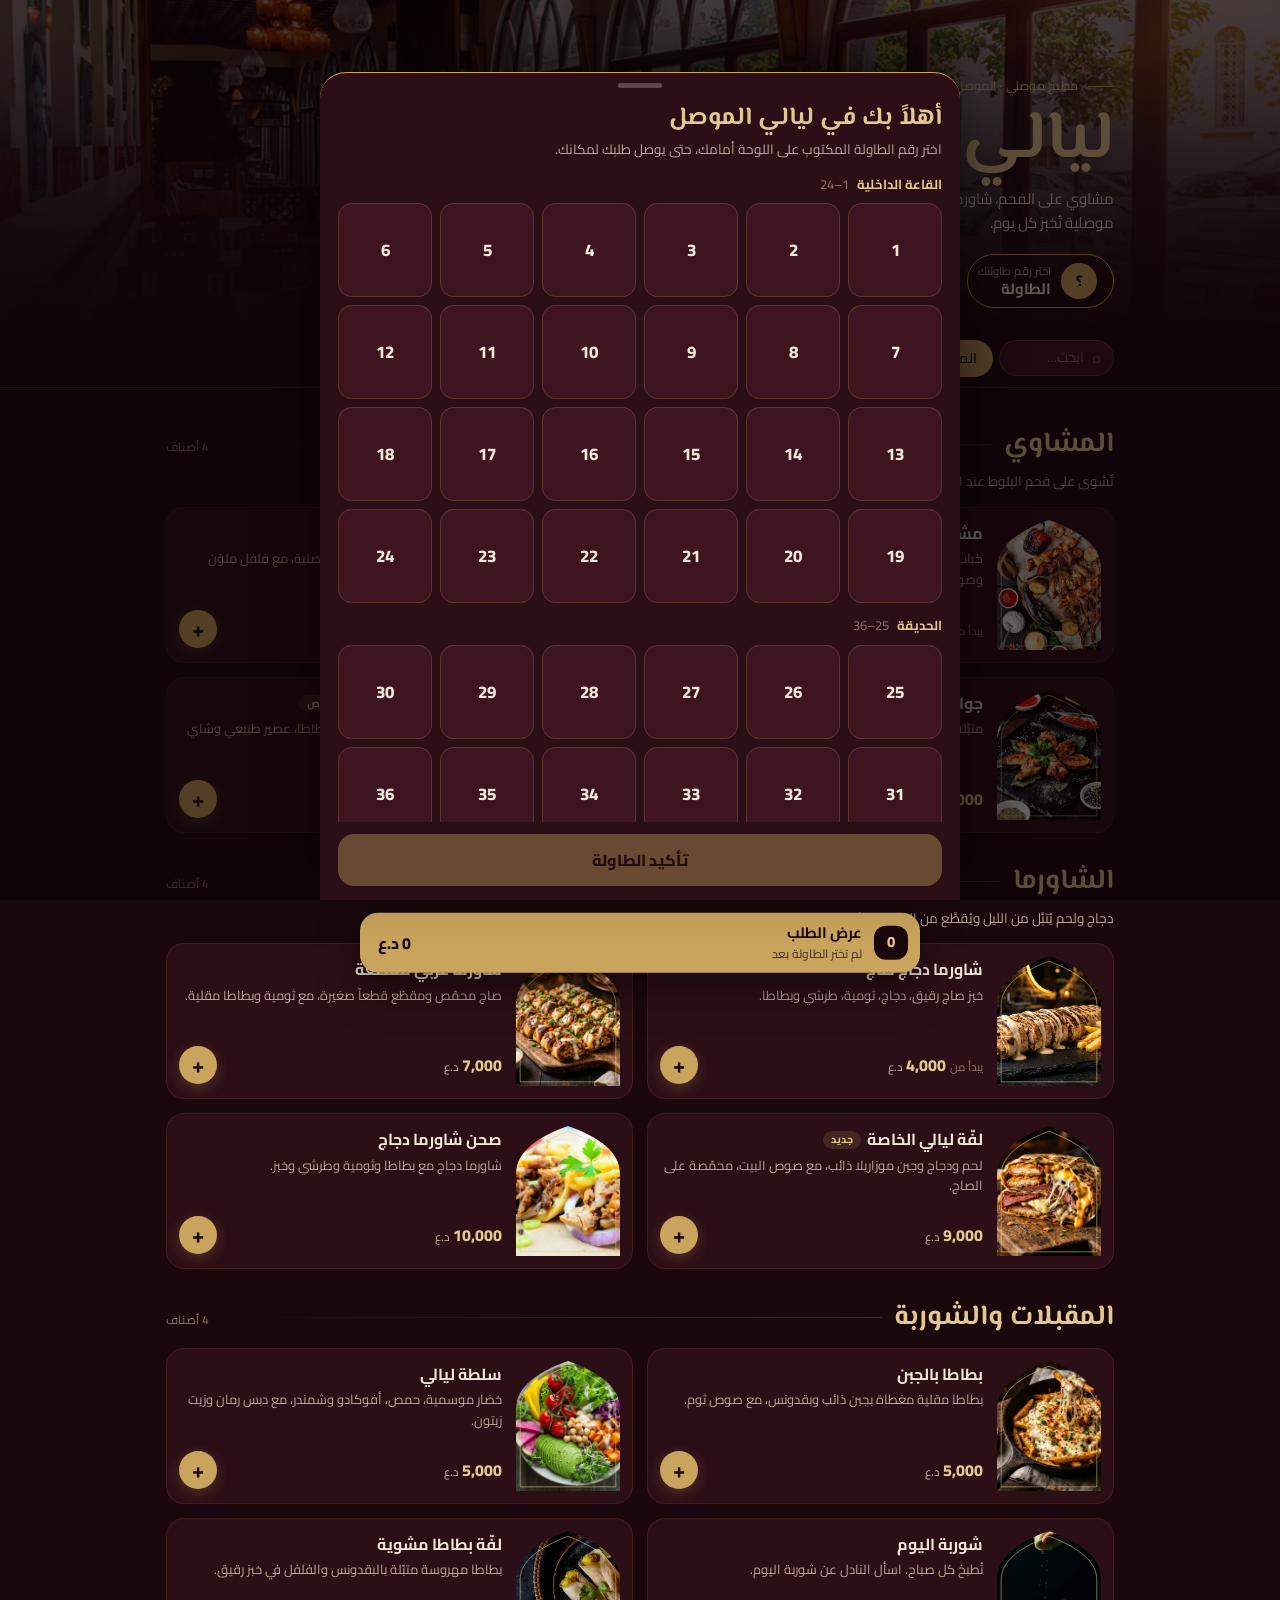
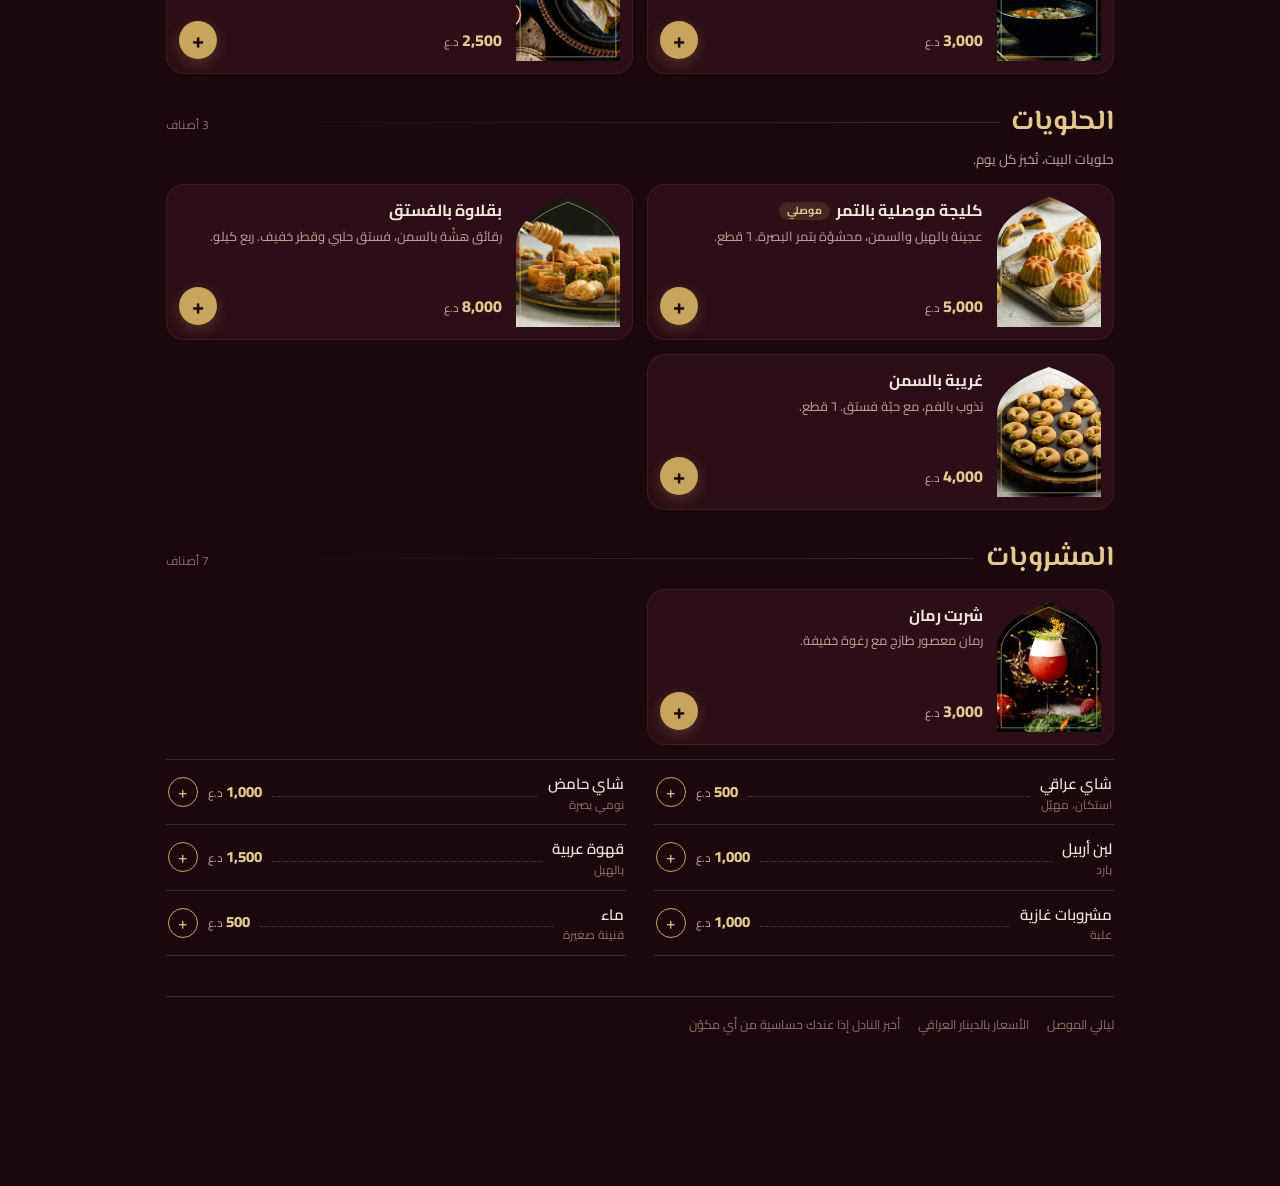
==== commit 341b54b0: "Use local image paths Co-Authored-By: Claude Opus 5.5 <noreply@anthropic.com> Claude-Session: https:" ====
--- a/index.html
+++ b/index.html
@@ -6,7 +6,7 @@
 <meta name="theme-color" content="#1B080D">
 <meta property="og:title" content="ليالي الموصل · المنيو">
 <meta property="og:description" content="مشاوي على الفحم، شاورما، وحلويات موصلية. اطلب من طاولتك.">
-<meta property="og:image" content="https://cdn.jsdelivr.net/gh/qwdfegthikkcom-create/swalf-menu@layali-mosul/img/hero.webp">
+<meta property="og:image" content="img/hero.webp">
 <link rel="icon" href="data:image/svg+xml,%3Csvg xmlns='http://www.w3.org/2000/svg' viewBox='0 0 100 125'%3E%3Cpath d='M0 125V46C0 24 22 10 50 0C78 10 100 24 100 46V125Z' fill='%23C9A45C'/%3E%3C/svg%3E">
 <style>html{background:#1B080D}body{margin:0}img{max-width:100%}[hidden]{display:none!important}:root{padding-top:env(safe-area-inset-top,0px);padding-bottom:env(safe-area-inset-bottom,0px)}</style>
 <title>ليالي الموصل · المنيو</title>
@@ -462,7 +462,7 @@
 <div data-view="menu" class="phone" id="phone">
  <div class="phone-scroll" id="menuScroll">
   <header class="hero">
-    <img src="https://cdn.jsdelivr.net/gh/qwdfegthikkcom-create/swalf-menu@layali-mosul/img/hero.webp" alt="قاعة المطعم بأقواسها ونوافذها الكبيرة" fetchpriority="high">
+    <img src="img/hero.webp" alt="قاعة المطعم بأقواسها ونوافذها الكبيرة" fetchpriority="high">
     <div class="wrap hero-inner">
       <div class="eyebrow">مطبخ موصلي · الموصل، العراق</div>
       <h1 class="brand">ليالي الموصل</h1>
@@ -740,7 +740,7 @@
 function itemCard(it,idx){
   const p = it.sizes ? `<span class="from">يبدأ من</span>${new Intl.NumberFormat('en-US').format(it.sizes[0][1])}<small>د.ع</small>` : `${new Intl.NumberFormat('en-US').format(it.price)}<small>د.ع</small>`;
   return `<div class="item reveal" role="button" tabindex="0" data-open="${it.id}" data-s="${norm(it.name+' '+it.desc)}" style="animation-delay:${Math.min(idx,6)*55}ms">
-    <div class="arch"><div class="ph"><img src="https://cdn.jsdelivr.net/gh/qwdfegthikkcom-create/swalf-menu@layali-mosul/img/${it.img}.webp" alt="${it.name}" loading="lazy"></div></div>
+    <div class="arch"><div class="ph"><img src="img/${it.img}.webp" alt="${it.name}" loading="lazy"></div></div>
     <div class="body"><div class="name">${it.name}${it.tag?`<span class="tag">${it.tag}</span>`:''}</div>
       <div class="desc">${it.desc}</div>
       <div class="foot"><span class="price num">${p}</span><span class="ctl" data-ctl="${it.id}"></span></div></div></div>`;
@@ -843,14 +843,14 @@
   const it=ITEMS[id]; dState={id,size:it.sizes?it.sizes[0][0]:null,opts:[],adds:[],qty:1};
   const opts=OPT[it.opt]||[], adds=ADD[it.add]||[];
   const pairs=(PAIR[it.sec]||[]).map(k=>ITEMS[k]).filter(Boolean);
-  $('#itemBody').innerHTML=`<div class="dimg"><img src="https://cdn.jsdelivr.net/gh/qwdfegthikkcom-create/swalf-menu@layali-mosul/img/${it.img}.webp" alt="${it.name}"></div>
+  $('#itemBody').innerHTML=`<div class="dimg"><img src="img/${it.img}.webp" alt="${it.name}"></div>
     <h3 id="itemTitle">${it.name}</h3><p class="sub">${it.desc}</p>
     ${it.sizes?`<div class="optlabel">الحجم</div><div class="chips">${it.sizes.map((s,i)=>`<button class="chip" type="button" data-size="${s[0]}" aria-pressed="${i===0}">${s[0]}<span class="p num">${fmt(s[1])}</span></button>`).join('')}</div>`:''}
     ${adds.length?`<div class="optlabel">إضافات</div><div class="chips">${adds.map(a=>`<button class="chip" type="button" data-addon="${a[0]}" aria-pressed="false">${a[0]}<span class="p num">+${new Intl.NumberFormat('en-US').format(a[1])}</span></button>`).join('')}</div>`:''}
     ${opts.length?`<div class="optlabel">تعديلات على الطلب</div><div class="chips">${opts.map(o=>`<button class="chip" type="button" data-opt="${o}" aria-pressed="false">${o}</button>`).join('')}</div>`:''}
     <div class="drow"><span class="stepper"><button type="button" data-dq="-1" aria-label="إنقاص">−</button><span class="q num" id="dq">1</span><button type="button" data-dq="1" aria-label="زيادة">+</button></span>
       <button class="primary" type="button" id="dAdd"><span>أضف للطلب</span><span class="num" id="dPrice"></span></button></div>
-    ${pairs.length?`<div class="optlabel">يطلع زين وياه</div><div class="pairs">${pairs.map(p=>`<button class="pair" type="button" data-pair="${p.id}">${p.img?`<img src="https://cdn.jsdelivr.net/gh/qwdfegthikkcom-create/swalf-menu@layali-mosul/img/${p.img}.webp" alt="">`:`<span class="pi">☕</span>`}<span><b>${p.name}</b><small class="num">${fmt(p.sizes?p.sizes[0][1]:p.price)}</small></span><span class="pp" aria-hidden="true">+</span></button>`).join('')}</div>`:''}`;
+    ${pairs.length?`<div class="optlabel">يطلع زين وياه</div><div class="pairs">${pairs.map(p=>`<button class="pair" type="button" data-pair="${p.id}">${p.img?`<img src="img/${p.img}.webp" alt="">`:`<span class="pi">☕</span>`}<span><b>${p.name}</b><small class="num">${fmt(p.sizes?p.sizes[0][1]:p.price)}</small></span><span class="pp" aria-hidden="true">+</span></button>`).join('')}</div>`:''}`;
   updD(); show('itemSheet');
 }
 function updD(){ const u=lineUnit(dState); $('#dq').textContent=dState.qty; $('#dPrice').textContent=fmt(u*dState.qty); }
@@ -881,7 +881,7 @@
   $('#cartBody').innerHTML=`<h3 id="cartTitle">طلبك</h3>
     <div class="tblrow"><span>${table?`الطلب على <b>الطاولة ${table}</b>`:'لم تختر رقم الطاولة'}</span><button type="button" id="chgTable">${table?'تغيير':'اختر الطاولة'}</button></div>
     ${cart.map((l,i)=>{const it=ITEMS[l.id];const ex=extraTxt(l).join(' · ');
-      return `<div class="line">${it.img?`<img src="https://cdn.jsdelivr.net/gh/qwdfegthikkcom-create/swalf-menu@layali-mosul/img/${it.img}.webp" alt="">`:`<span class="ico">ل</span>`}<div class="li"><b>${it.name}</b>${ex?`<small>${ex}</small>`:''}<span class="lp num">${fmt(lineUnit(l)*l.qty)}</span></div>
+      return `<div class="line">${it.img?`<img src="img/${it.img}.webp" alt="">`:`<span class="ico">ل</span>`}<div class="li"><b>${it.name}</b>${ex?`<small>${ex}</small>`:''}<span class="lp num">${fmt(lineUnit(l)*l.qty)}</span></div>
         <span class="stepper"><button type="button" data-ld="${i}" aria-label="إنقاص">−</button><span class="q num">${l.qty}</span><button type="button" data-li="${i}" aria-label="زيادة">+</button></span></div>`}).join('')}
     <div class="optlabel">ملاحظة للمطبخ</div>
     <textarea id="kitchenNote" placeholder="مثلاً: اللحم مستوي زين، والخبز حار">${esc(note)}</textarea>
